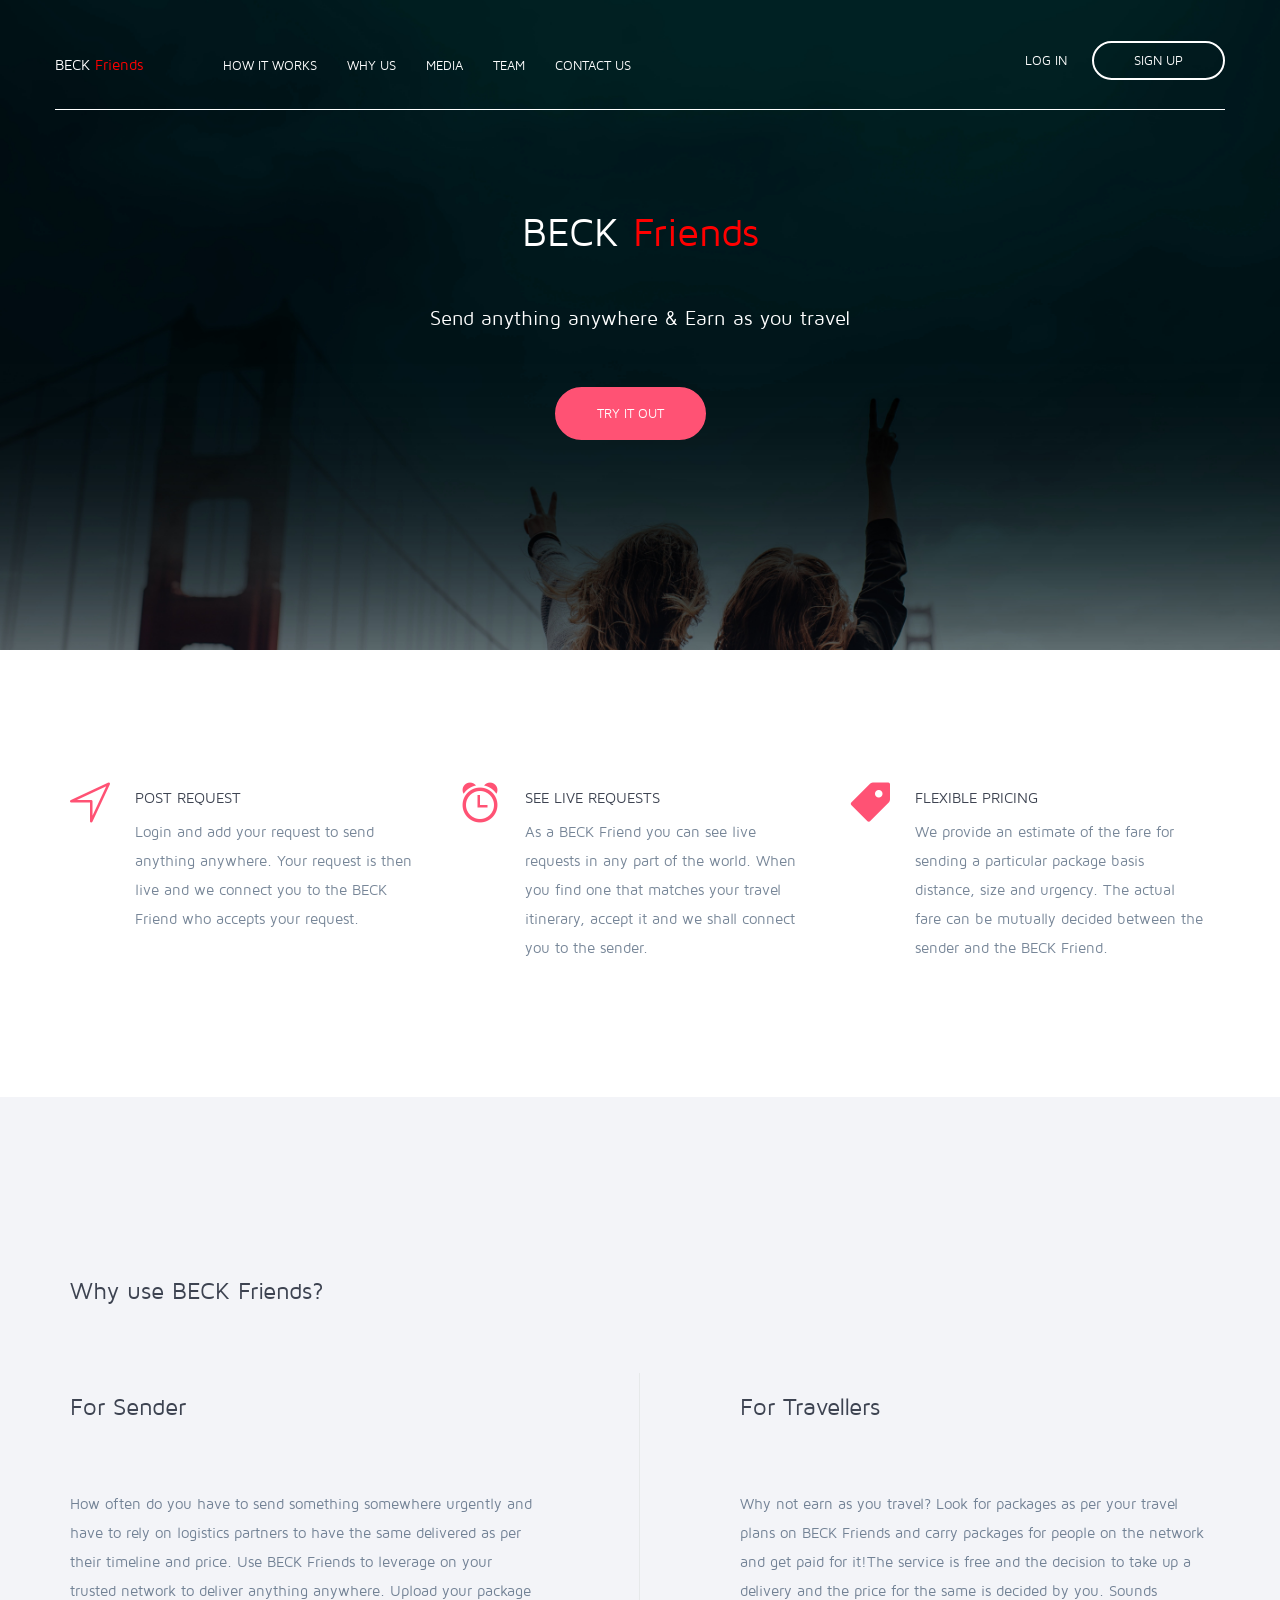
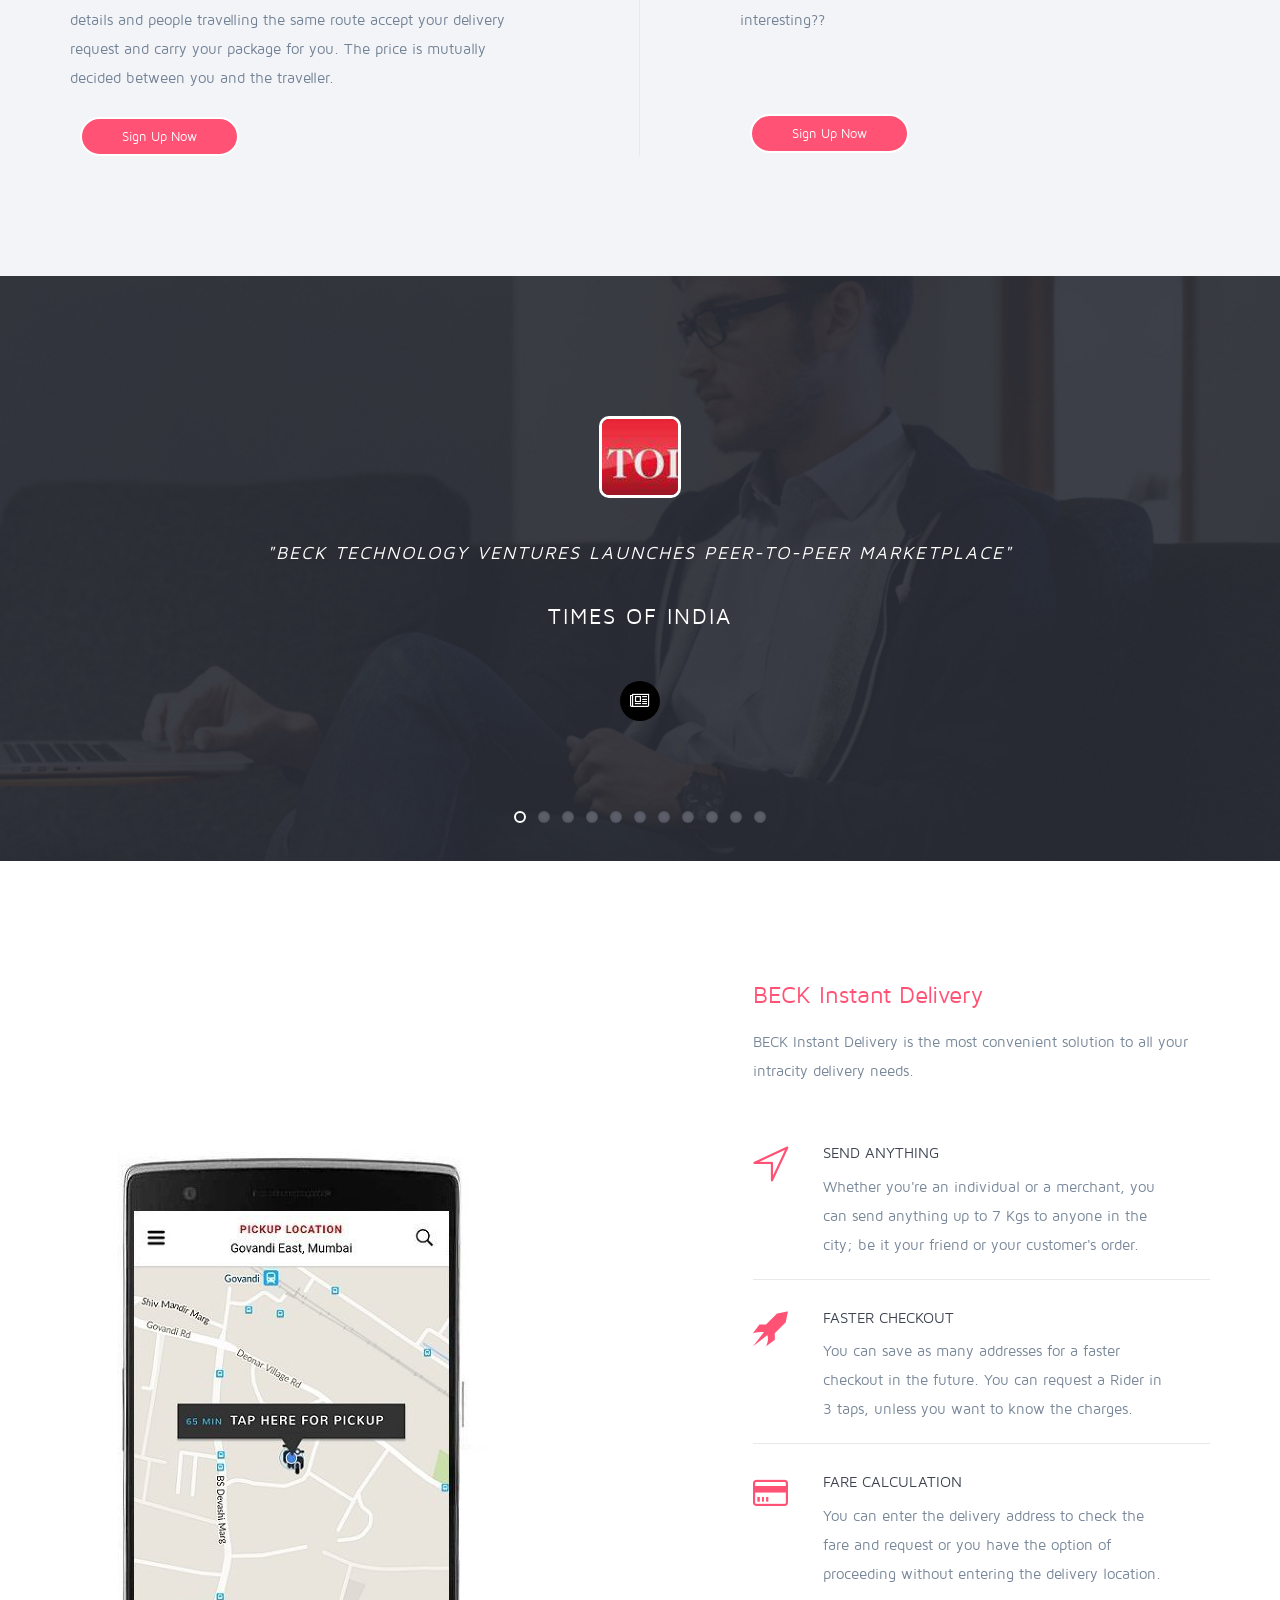
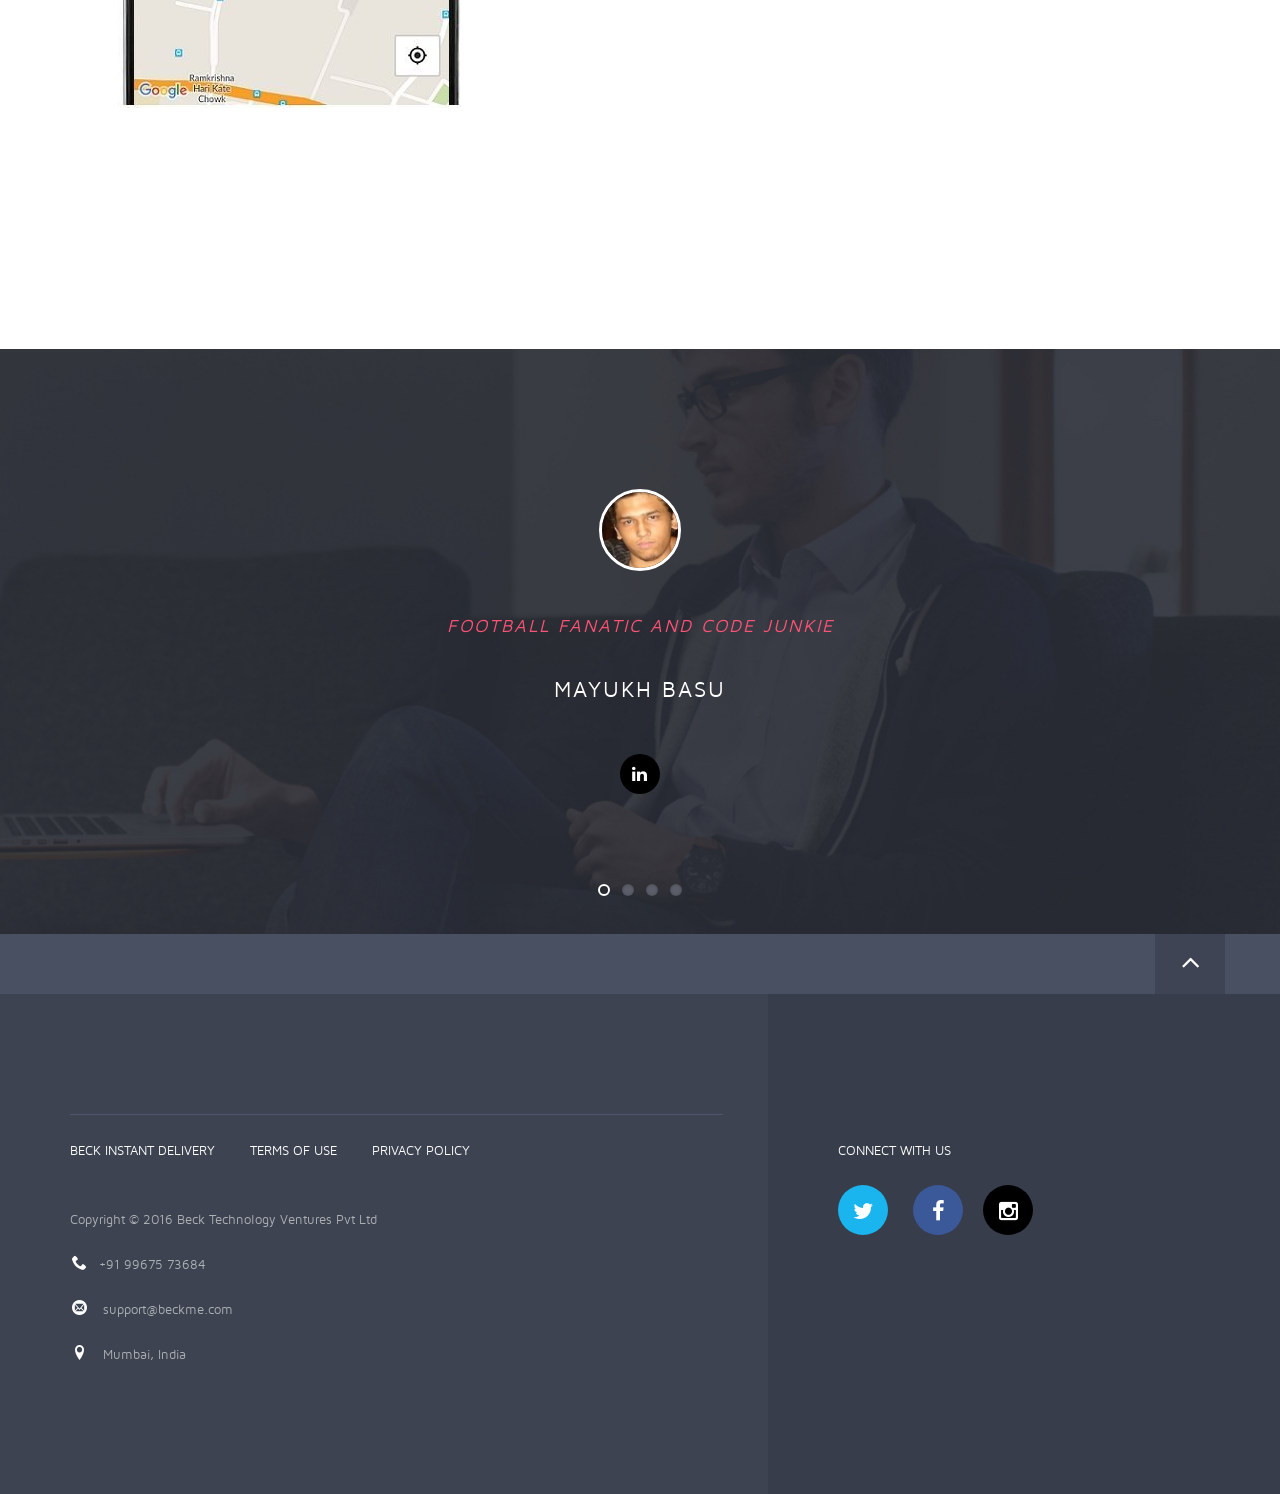
==== public/beckfriends/index.html @ eb9eb1ae "new beckme" ====
<!doctype html>
<!--[if gt IE 8]><!--> <html class="no-js" lang=""> <!--<![endif]-->
<head>
   <meta charset="utf-8">
    <!--<meta http-equiv="X-UA-Compatible" content="IE=edge,chrome=1">-->
    <meta http-equiv="X-UA-Compatible" content="IE=edge" />
    <title>BECK Friends | Send anything anywhere. Earn as you travel.</title>
    <meta name="description" content="A global peer-to-peer network for sending or delivering anything anywhere economically with an opportunity to earn as you travel">
    <meta name="keywords" content="sharing economy,peer to peer,earn while you travel,deliver,friends,cheap international courier,send,international shipping">
    <meta name="author" content="Beck Technology Ventures Private Ltd."/>
    <meta property="og:title" content="BECK Friends">
    <meta property="og:type" content="website">
    <meta property="og:url" content="http://www.beckfriends.com/">
    <meta name="viewport" content="width=device-width, initial-scale=1">
    <link rel="apple-touch-icon" href="apple-touch-icon.png">
    <link rel="stylesheet" href="css/normalize.min.css">
    <link rel="stylesheet" href="css/bootstrap.min.css">
    <link rel="stylesheet" href="css/jquery.fancybox.css">
    <link rel="stylesheet" href="css/flexslider.css">
    <link rel="stylesheet" href="css/styles.css"> 
    <link rel="stylesheet" href="css/style.css"> 
    <link rel="stylesheet" href="css/queries.css">
    <link rel="stylesheet" href="css/etline-font.css">
    <link rel="stylesheet" href="bower_components/animate.css/animate.min.css">
    <link rel="stylesheet" href="css/font-awesome.min.css">
    <script src="modernizr.js"></script> 
	<script src="jquery.min.js"></script>
	<script src="js/jquery.plainoverlay.min.js"></script>
    <script src="js/vendor/modernizr-2.8.3-respond-1.4.2.min.js"></script>
<script type="text/javascript">
(function() {var h,n=this;function p(a){return void 0!==a}function aa(){}function ba(a){a.yb=function(){return a.zf?a.zf:a.zf=new a}}
function ca(a){var b=typeof a;if("object"==b)if(a){if(a instanceof Array)return"array";if(a instanceof Object)return b;var c=Object.prototype.toString.call(a);if("[object Window]"==c)return"object";if("[object Array]"==c||"number"==typeof a.length&&"undefined"!=typeof a.splice&&"undefined"!=typeof a.propertyIsEnumerable&&!a.propertyIsEnumerable("splice"))return"array";if("[object Function]"==c||"undefined"!=typeof a.call&&"undefined"!=typeof a.propertyIsEnumerable&&!a.propertyIsEnumerable("call"))return"function"}else return"null";
else if("function"==b&&"undefined"==typeof a.call)return"object";return b}function da(a){return"array"==ca(a)}function ea(a){var b=ca(a);return"array"==b||"object"==b&&"number"==typeof a.length}function q(a){return"string"==typeof a}function fa(a){return"number"==typeof a}function r(a){return"function"==ca(a)}function ga(a){var b=typeof a;return"object"==b&&null!=a||"function"==b}function ha(a,b,c){return a.call.apply(a.bind,arguments)}
function ia(a,b,c){if(!a)throw Error();if(2<arguments.length){var d=Array.prototype.slice.call(arguments,2);return function(){var c=Array.prototype.slice.call(arguments);Array.prototype.unshift.apply(c,d);return a.apply(b,c)}}return function(){return a.apply(b,arguments)}}function u(a,b,c){u=Function.prototype.bind&&-1!=Function.prototype.bind.toString().indexOf("native code")?ha:ia;return u.apply(null,arguments)}var ja=Date.now||function(){return+new Date};
function ka(a,b){function c(){}c.prototype=b.prototype;a.ph=b.prototype;a.prototype=new c;a.prototype.constructor=a;a.lh=function(a,c,f){for(var g=Array(arguments.length-2),k=2;k<arguments.length;k++)g[k-2]=arguments[k];return b.prototype[c].apply(a,g)}};function la(a){if(Error.captureStackTrace)Error.captureStackTrace(this,la);else{var b=Error().stack;b&&(this.stack=b)}a&&(this.message=String(a))}ka(la,Error);la.prototype.name="CustomError";function v(a,b){for(var c in a)b.call(void 0,a[c],c,a)}function ma(a,b){var c={},d;for(d in a)c[d]=b.call(void 0,a[d],d,a);return c}function na(a,b){for(var c in a)if(!b.call(void 0,a[c],c,a))return!1;return!0}function oa(a){var b=0,c;for(c in a)b++;return b}function pa(a){for(var b in a)return b}function qa(a){var b=[],c=0,d;for(d in a)b[c++]=a[d];return b}function ra(a){var b=[],c=0,d;for(d in a)b[c++]=d;return b}function sa(a,b){for(var c in a)if(a[c]==b)return!0;return!1}
function ta(a,b,c){for(var d in a)if(b.call(c,a[d],d,a))return d}function ua(a,b){var c=ta(a,b,void 0);return c&&a[c]}function va(a){for(var b in a)return!1;return!0}function wa(a){var b={},c;for(c in a)b[c]=a[c];return b}var xa="constructor hasOwnProperty isPrototypeOf propertyIsEnumerable toLocaleString toString valueOf".split(" ");
function ya(a,b){for(var c,d,e=1;e<arguments.length;e++){d=arguments[e];for(c in d)a[c]=d[c];for(var f=0;f<xa.length;f++)c=xa[f],Object.prototype.hasOwnProperty.call(d,c)&&(a[c]=d[c])}};function za(a){a=String(a);if(/^\s*$/.test(a)?0:/^[\],:{}\s\u2028\u2029]*$/.test(a.replace(/\\["\\\/bfnrtu]/g,"@").replace(/"[^"\\\n\r\u2028\u2029\x00-\x08\x0a-\x1f]*"|true|false|null|-?\d+(?:\.\d*)?(?:[eE][+\-]?\d+)?/g,"]").replace(/(?:^|:|,)(?:[\s\u2028\u2029]*\[)+/g,"")))try{return eval("("+a+")")}catch(b){}throw Error("Invalid JSON string: "+a);}function Aa(){this.Vd=void 0}
function Ba(a,b,c){switch(typeof b){case "string":Ca(b,c);break;case "number":c.push(isFinite(b)&&!isNaN(b)?b:"null");break;case "boolean":c.push(b);break;case "undefined":c.push("null");break;case "object":if(null==b){c.push("null");break}if(da(b)){var d=b.length;c.push("[");for(var e="",f=0;f<d;f++)c.push(e),e=b[f],Ba(a,a.Vd?a.Vd.call(b,String(f),e):e,c),e=",";c.push("]");break}c.push("{");d="";for(f in b)Object.prototype.hasOwnProperty.call(b,f)&&(e=b[f],"function"!=typeof e&&(c.push(d),Ca(f,c),
c.push(":"),Ba(a,a.Vd?a.Vd.call(b,f,e):e,c),d=","));c.push("}");break;case "function":break;default:throw Error("Unknown type: "+typeof b);}}var Da={'"':'\\"',"\\":"\\\\","/":"\\/","\b":"\\b","\f":"\\f","\n":"\\n","\r":"\\r","\t":"\\t","\x0B":"\\u000b"},Ea=/\uffff/.test("\uffff")?/[\\\"\x00-\x1f\x7f-\uffff]/g:/[\\\"\x00-\x1f\x7f-\xff]/g;
function Ca(a,b){b.push('"',a.replace(Ea,function(a){if(a in Da)return Da[a];var b=a.charCodeAt(0),e="\\u";16>b?e+="000":256>b?e+="00":4096>b&&(e+="0");return Da[a]=e+b.toString(16)}),'"')};function Fa(){return Math.floor(2147483648*Math.random()).toString(36)+Math.abs(Math.floor(2147483648*Math.random())^ja()).toString(36)};var w;a:{var Ga=n.navigator;if(Ga){var Ha=Ga.userAgent;if(Ha){w=Ha;break a}}w=""};function Ia(){this.Ya=-1};function Ja(){this.Ya=-1;this.Ya=64;this.P=[];this.pe=[];this.eg=[];this.Od=[];this.Od[0]=128;for(var a=1;a<this.Ya;++a)this.Od[a]=0;this.ge=this.ec=0;this.reset()}ka(Ja,Ia);Ja.prototype.reset=function(){this.P[0]=1732584193;this.P[1]=4023233417;this.P[2]=2562383102;this.P[3]=271733878;this.P[4]=3285377520;this.ge=this.ec=0};
function Ka(a,b,c){c||(c=0);var d=a.eg;if(q(b))for(var e=0;16>e;e++)d[e]=b.charCodeAt(c)<<24|b.charCodeAt(c+1)<<16|b.charCodeAt(c+2)<<8|b.charCodeAt(c+3),c+=4;else for(e=0;16>e;e++)d[e]=b[c]<<24|b[c+1]<<16|b[c+2]<<8|b[c+3],c+=4;for(e=16;80>e;e++){var f=d[e-3]^d[e-8]^d[e-14]^d[e-16];d[e]=(f<<1|f>>>31)&4294967295}b=a.P[0];c=a.P[1];for(var g=a.P[2],k=a.P[3],m=a.P[4],l,e=0;80>e;e++)40>e?20>e?(f=k^c&(g^k),l=1518500249):(f=c^g^k,l=1859775393):60>e?(f=c&g|k&(c|g),l=2400959708):(f=c^g^k,l=3395469782),f=(b<<
5|b>>>27)+f+m+l+d[e]&4294967295,m=k,k=g,g=(c<<30|c>>>2)&4294967295,c=b,b=f;a.P[0]=a.P[0]+b&4294967295;a.P[1]=a.P[1]+c&4294967295;a.P[2]=a.P[2]+g&4294967295;a.P[3]=a.P[3]+k&4294967295;a.P[4]=a.P[4]+m&4294967295}
Ja.prototype.update=function(a,b){if(null!=a){p(b)||(b=a.length);for(var c=b-this.Ya,d=0,e=this.pe,f=this.ec;d<b;){if(0==f)for(;d<=c;)Ka(this,a,d),d+=this.Ya;if(q(a))for(;d<b;){if(e[f]=a.charCodeAt(d),++f,++d,f==this.Ya){Ka(this,e);f=0;break}}else for(;d<b;)if(e[f]=a[d],++f,++d,f==this.Ya){Ka(this,e);f=0;break}}this.ec=f;this.ge+=b}};var x=Array.prototype,La=x.indexOf?function(a,b,c){return x.indexOf.call(a,b,c)}:function(a,b,c){c=null==c?0:0>c?Math.max(0,a.length+c):c;if(q(a))return q(b)&&1==b.length?a.indexOf(b,c):-1;for(;c<a.length;c++)if(c in a&&a[c]===b)return c;return-1},Ma=x.forEach?function(a,b,c){x.forEach.call(a,b,c)}:function(a,b,c){for(var d=a.length,e=q(a)?a.split(""):a,f=0;f<d;f++)f in e&&b.call(c,e[f],f,a)},Na=x.filter?function(a,b,c){return x.filter.call(a,b,c)}:function(a,b,c){for(var d=a.length,e=[],f=0,g=q(a)?
a.split(""):a,k=0;k<d;k++)if(k in g){var m=g[k];b.call(c,m,k,a)&&(e[f++]=m)}return e},Oa=x.map?function(a,b,c){return x.map.call(a,b,c)}:function(a,b,c){for(var d=a.length,e=Array(d),f=q(a)?a.split(""):a,g=0;g<d;g++)g in f&&(e[g]=b.call(c,f[g],g,a));return e},Pa=x.reduce?function(a,b,c,d){for(var e=[],f=1,g=arguments.length;f<g;f++)e.push(arguments[f]);d&&(e[0]=u(b,d));return x.reduce.apply(a,e)}:function(a,b,c,d){var e=c;Ma(a,function(c,g){e=b.call(d,e,c,g,a)});return e},Qa=x.every?function(a,b,
c){return x.every.call(a,b,c)}:function(a,b,c){for(var d=a.length,e=q(a)?a.split(""):a,f=0;f<d;f++)if(f in e&&!b.call(c,e[f],f,a))return!1;return!0};function Ra(a,b){var c=Sa(a,b,void 0);return 0>c?null:q(a)?a.charAt(c):a[c]}function Sa(a,b,c){for(var d=a.length,e=q(a)?a.split(""):a,f=0;f<d;f++)if(f in e&&b.call(c,e[f],f,a))return f;return-1}function Ta(a,b){var c=La(a,b);0<=c&&x.splice.call(a,c,1)}function Ua(a,b,c){return 2>=arguments.length?x.slice.call(a,b):x.slice.call(a,b,c)}
function Va(a,b){a.sort(b||Wa)}function Wa(a,b){return a>b?1:a<b?-1:0};function Xa(a){n.setTimeout(function(){throw a;},0)}var Ya;
function Za(){var a=n.MessageChannel;"undefined"===typeof a&&"undefined"!==typeof window&&window.postMessage&&window.addEventListener&&-1==w.indexOf("Presto")&&(a=function(){var a=document.createElement("iframe");a.style.display="none";a.src="";document.documentElement.appendChild(a);var b=a.contentWindow,a=b.document;a.open();a.write("");a.close();var c="callImmediate"+Math.random(),d="file:"==b.location.protocol?"*":b.location.protocol+"//"+b.location.host,a=u(function(a){if(("*"==d||a.origin==
d)&&a.data==c)this.port1.onmessage()},this);b.addEventListener("message",a,!1);this.port1={};this.port2={postMessage:function(){b.postMessage(c,d)}}});if("undefined"!==typeof a&&-1==w.indexOf("Trident")&&-1==w.indexOf("MSIE")){var b=new a,c={},d=c;b.port1.onmessage=function(){if(p(c.next)){c=c.next;var a=c.hb;c.hb=null;a()}};return function(a){d.next={hb:a};d=d.next;b.port2.postMessage(0)}}return"undefined"!==typeof document&&"onreadystatechange"in document.createElement("script")?function(a){var b=
document.createElement("script");b.onreadystatechange=function(){b.onreadystatechange=null;b.parentNode.removeChild(b);b=null;a();a=null};document.documentElement.appendChild(b)}:function(a){n.setTimeout(a,0)}};function $a(a,b){ab||bb();cb||(ab(),cb=!0);db.push(new eb(a,b))}var ab;function bb(){if(n.Promise&&n.Promise.resolve){var a=n.Promise.resolve();ab=function(){a.then(fb)}}else ab=function(){var a=fb;!r(n.setImmediate)||n.Window&&n.Window.prototype&&n.Window.prototype.setImmediate==n.setImmediate?(Ya||(Ya=Za()),Ya(a)):n.setImmediate(a)}}var cb=!1,db=[];[].push(function(){cb=!1;db=[]});
function fb(){for(;db.length;){var a=db;db=[];for(var b=0;b<a.length;b++){var c=a[b];try{c.yg.call(c.scope)}catch(d){Xa(d)}}}cb=!1}function eb(a,b){this.yg=a;this.scope=b};var gb=-1!=w.indexOf("Opera")||-1!=w.indexOf("OPR"),hb=-1!=w.indexOf("Trident")||-1!=w.indexOf("MSIE"),ib=-1!=w.indexOf("Gecko")&&-1==w.toLowerCase().indexOf("webkit")&&!(-1!=w.indexOf("Trident")||-1!=w.indexOf("MSIE")),jb=-1!=w.toLowerCase().indexOf("webkit");
(function(){var a="",b;if(gb&&n.opera)return a=n.opera.version,r(a)?a():a;ib?b=/rv\:([^\);]+)(\)|;)/:hb?b=/\b(?:MSIE|rv)[: ]([^\);]+)(\)|;)/:jb&&(b=/WebKit\/(\S+)/);b&&(a=(a=b.exec(w))?a[1]:"");return hb&&(b=(b=n.document)?b.documentMode:void 0,b>parseFloat(a))?String(b):a})();var kb=null,lb=null,mb=null;function nb(a,b){if(!ea(a))throw Error("encodeByteArray takes an array as a parameter");ob();for(var c=b?lb:kb,d=[],e=0;e<a.length;e+=3){var f=a[e],g=e+1<a.length,k=g?a[e+1]:0,m=e+2<a.length,l=m?a[e+2]:0,t=f>>2,f=(f&3)<<4|k>>4,k=(k&15)<<2|l>>6,l=l&63;m||(l=64,g||(k=64));d.push(c[t],c[f],c[k],c[l])}return d.join("")}
function ob(){if(!kb){kb={};lb={};mb={};for(var a=0;65>a;a++)kb[a]="ABCDEFGHIJKLMNOPQRSTUVWXYZabcdefghijklmnopqrstuvwxyz0123456789+/=".charAt(a),lb[a]="ABCDEFGHIJKLMNOPQRSTUVWXYZabcdefghijklmnopqrstuvwxyz0123456789-_.".charAt(a),mb[lb[a]]=a,62<=a&&(mb["ABCDEFGHIJKLMNOPQRSTUVWXYZabcdefghijklmnopqrstuvwxyz0123456789+/=".charAt(a)]=a)}};function pb(a,b){this.N=qb;this.Rf=void 0;this.Ba=this.Ha=null;this.yd=this.ye=!1;if(a==rb)sb(this,tb,b);else try{var c=this;a.call(b,function(a){sb(c,tb,a)},function(a){if(!(a instanceof ub))try{if(a instanceof Error)throw a;throw Error("Promise rejected.");}catch(b){}sb(c,vb,a)})}catch(d){sb(this,vb,d)}}var qb=0,tb=2,vb=3;function rb(){}pb.prototype.then=function(a,b,c){return wb(this,r(a)?a:null,r(b)?b:null,c)};pb.prototype.then=pb.prototype.then;pb.prototype.$goog_Thenable=!0;h=pb.prototype;
h.gh=function(a,b){return wb(this,null,a,b)};h.cancel=function(a){this.N==qb&&$a(function(){var b=new ub(a);xb(this,b)},this)};function xb(a,b){if(a.N==qb)if(a.Ha){var c=a.Ha;if(c.Ba){for(var d=0,e=-1,f=0,g;g=c.Ba[f];f++)if(g=g.o)if(d++,g==a&&(e=f),0<=e&&1<d)break;0<=e&&(c.N==qb&&1==d?xb(c,b):(d=c.Ba.splice(e,1)[0],yb(c,d,vb,b)))}a.Ha=null}else sb(a,vb,b)}function zb(a,b){a.Ba&&a.Ba.length||a.N!=tb&&a.N!=vb||Ab(a);a.Ba||(a.Ba=[]);a.Ba.push(b)}
function wb(a,b,c,d){var e={o:null,Hf:null,Jf:null};e.o=new pb(function(a,g){e.Hf=b?function(c){try{var e=b.call(d,c);a(e)}catch(l){g(l)}}:a;e.Jf=c?function(b){try{var e=c.call(d,b);!p(e)&&b instanceof ub?g(b):a(e)}catch(l){g(l)}}:g});e.o.Ha=a;zb(a,e);return e.o}h.Yf=function(a){this.N=qb;sb(this,tb,a)};h.Zf=function(a){this.N=qb;sb(this,vb,a)};
function sb(a,b,c){if(a.N==qb){if(a==c)b=vb,c=new TypeError("Promise cannot resolve to itself");else{var d;if(c)try{d=!!c.$goog_Thenable}catch(e){d=!1}else d=!1;if(d){a.N=1;c.then(a.Yf,a.Zf,a);return}if(ga(c))try{var f=c.then;if(r(f)){Bb(a,c,f);return}}catch(g){b=vb,c=g}}a.Rf=c;a.N=b;a.Ha=null;Ab(a);b!=vb||c instanceof ub||Cb(a,c)}}function Bb(a,b,c){function d(b){f||(f=!0,a.Zf(b))}function e(b){f||(f=!0,a.Yf(b))}a.N=1;var f=!1;try{c.call(b,e,d)}catch(g){d(g)}}
function Ab(a){a.ye||(a.ye=!0,$a(a.wg,a))}h.wg=function(){for(;this.Ba&&this.Ba.length;){var a=this.Ba;this.Ba=null;for(var b=0;b<a.length;b++)yb(this,a[b],this.N,this.Rf)}this.ye=!1};function yb(a,b,c,d){if(c==tb)b.Hf(d);else{if(b.o)for(;a&&a.yd;a=a.Ha)a.yd=!1;b.Jf(d)}}function Cb(a,b){a.yd=!0;$a(function(){a.yd&&Db.call(null,b)})}var Db=Xa;function ub(a){la.call(this,a)}ka(ub,la);ub.prototype.name="cancel";var Eb=Eb||"2.4.2";function y(a,b){return Object.prototype.hasOwnProperty.call(a,b)}function z(a,b){if(Object.prototype.hasOwnProperty.call(a,b))return a[b]}function Fb(a,b){for(var c in a)Object.prototype.hasOwnProperty.call(a,c)&&b(c,a[c])}function Gb(a){var b={};Fb(a,function(a,d){b[a]=d});return b}function Hb(a){return"object"===typeof a&&null!==a};function Ib(a){var b=[];Fb(a,function(a,d){da(d)?Ma(d,function(d){b.push(encodeURIComponent(a)+"="+encodeURIComponent(d))}):b.push(encodeURIComponent(a)+"="+encodeURIComponent(d))});return b.length?"&"+b.join("&"):""}function Jb(a){var b={};a=a.replace(/^\?/,"").split("&");Ma(a,function(a){a&&(a=a.split("="),b[a[0]]=a[1])});return b};function Kb(a,b){if(!a)throw Lb(b);}function Lb(a){return Error("Firebase ("+Eb+") INTERNAL ASSERT FAILED: "+a)};var Mb=n.Promise||pb;pb.prototype["catch"]=pb.prototype.gh;function B(){var a=this;this.reject=this.resolve=null;this.D=new Mb(function(b,c){a.resolve=b;a.reject=c})}function C(a,b){return function(c,d){c?a.reject(c):a.resolve(d);r(b)&&(Nb(a.D),1===b.length?b(c):b(c,d))}}function Nb(a){a.then(void 0,aa)};function Ob(a){for(var b=[],c=0,d=0;d<a.length;d++){var e=a.charCodeAt(d);55296<=e&&56319>=e&&(e-=55296,d++,Kb(d<a.length,"Surrogate pair missing trail surrogate."),e=65536+(e<<10)+(a.charCodeAt(d)-56320));128>e?b[c++]=e:(2048>e?b[c++]=e>>6|192:(65536>e?b[c++]=e>>12|224:(b[c++]=e>>18|240,b[c++]=e>>12&63|128),b[c++]=e>>6&63|128),b[c++]=e&63|128)}return b}function Pb(a){for(var b=0,c=0;c<a.length;c++){var d=a.charCodeAt(c);128>d?b++:2048>d?b+=2:55296<=d&&56319>=d?(b+=4,c++):b+=3}return b};function D(a,b,c,d){var e;d<b?e="at least "+b:d>c&&(e=0===c?"none":"no more than "+c);if(e)throw Error(a+" failed: Was called with "+d+(1===d?" argument.":" arguments.")+" Expects "+e+".");}function E(a,b,c){var d="";switch(b){case 1:d=c?"first":"First";break;case 2:d=c?"second":"Second";break;case 3:d=c?"third":"Third";break;case 4:d=c?"fourth":"Fourth";break;default:throw Error("errorPrefix called with argumentNumber > 4.  Need to update it?");}return a=a+" failed: "+(d+" argument ")}
function F(a,b,c,d){if((!d||p(c))&&!r(c))throw Error(E(a,b,d)+"must be a valid function.");}function Qb(a,b,c){if(p(c)&&(!ga(c)||null===c))throw Error(E(a,b,!0)+"must be a valid context object.");};function Rb(a){return"undefined"!==typeof JSON&&p(JSON.parse)?JSON.parse(a):za(a)}function G(a){if("undefined"!==typeof JSON&&p(JSON.stringify))a=JSON.stringify(a);else{var b=[];Ba(new Aa,a,b);a=b.join("")}return a};function Sb(){this.Zd=H}Sb.prototype.j=function(a){return this.Zd.S(a)};Sb.prototype.toString=function(){return this.Zd.toString()};function Tb(){}Tb.prototype.uf=function(){return null};Tb.prototype.Ce=function(){return null};var Ub=new Tb;function Vb(a,b,c){this.bg=a;this.Oa=b;this.Nd=c}Vb.prototype.uf=function(a){var b=this.Oa.Q;if(Wb(b,a))return b.j().T(a);b=null!=this.Nd?new Xb(this.Nd,!0,!1):this.Oa.w();return this.bg.Bc(a,b)};Vb.prototype.Ce=function(a,b,c){var d=null!=this.Nd?this.Nd:Yb(this.Oa);a=this.bg.qe(d,b,1,c,a);return 0===a.length?null:a[0]};function Zb(){this.xb=[]}function $b(a,b){for(var c=null,d=0;d<b.length;d++){var e=b[d],f=e.cc();null===c||f.ea(c.cc())||(a.xb.push(c),c=null);null===c&&(c=new ac(f));c.add(e)}c&&a.xb.push(c)}function bc(a,b,c){$b(a,c);cc(a,function(a){return a.ea(b)})}function dc(a,b,c){$b(a,c);cc(a,function(a){return a.contains(b)||b.contains(a)})}
function cc(a,b){for(var c=!0,d=0;d<a.xb.length;d++){var e=a.xb[d];if(e)if(e=e.cc(),b(e)){for(var e=a.xb[d],f=0;f<e.xd.length;f++){var g=e.xd[f];if(null!==g){e.xd[f]=null;var k=g.Zb();ec&&fc("event: "+g.toString());gc(k)}}a.xb[d]=null}else c=!1}c&&(a.xb=[])}function ac(a){this.ta=a;this.xd=[]}ac.prototype.add=function(a){this.xd.push(a)};ac.prototype.cc=function(){return this.ta};function J(a,b,c,d){this.type=a;this.Na=b;this.Za=c;this.Oe=d;this.Td=void 0}function hc(a){return new J(ic,a)}var ic="value";function jc(a,b,c,d){this.xe=b;this.be=c;this.Td=d;this.wd=a}jc.prototype.cc=function(){var a=this.be.Mb();return"value"===this.wd?a.path:a.parent().path};jc.prototype.De=function(){return this.wd};jc.prototype.Zb=function(){return this.xe.Zb(this)};jc.prototype.toString=function(){return this.cc().toString()+":"+this.wd+":"+G(this.be.qf())};function kc(a,b,c){this.xe=a;this.error=b;this.path=c}kc.prototype.cc=function(){return this.path};kc.prototype.De=function(){return"cancel"};
kc.prototype.Zb=function(){return this.xe.Zb(this)};kc.prototype.toString=function(){return this.path.toString()+":cancel"};function Xb(a,b,c){this.A=a;this.ga=b;this.Yb=c}function lc(a){return a.ga}function mc(a){return a.Yb}function nc(a,b){return b.e()?a.ga&&!a.Yb:Wb(a,K(b))}function Wb(a,b){return a.ga&&!a.Yb||a.A.Fa(b)}Xb.prototype.j=function(){return this.A};function oc(a){this.pg=a;this.Gd=null}oc.prototype.get=function(){var a=this.pg.get(),b=wa(a);if(this.Gd)for(var c in this.Gd)b[c]-=this.Gd[c];this.Gd=a;return b};function pc(a,b){this.Vf={};this.hd=new oc(a);this.da=b;var c=1E4+2E4*Math.random();setTimeout(u(this.Of,this),Math.floor(c))}pc.prototype.Of=function(){var a=this.hd.get(),b={},c=!1,d;for(d in a)0<a[d]&&y(this.Vf,d)&&(b[d]=a[d],c=!0);c&&this.da.Ye(b);setTimeout(u(this.Of,this),Math.floor(6E5*Math.random()))};function qc(){this.Hc={}}function rc(a,b,c){p(c)||(c=1);y(a.Hc,b)||(a.Hc[b]=0);a.Hc[b]+=c}qc.prototype.get=function(){return wa(this.Hc)};var sc={},tc={};function uc(a){a=a.toString();sc[a]||(sc[a]=new qc);return sc[a]}function vc(a,b){var c=a.toString();tc[c]||(tc[c]=b());return tc[c]};function L(a,b){this.name=a;this.U=b}function wc(a,b){return new L(a,b)};function xc(a,b){return yc(a.name,b.name)}function zc(a,b){return yc(a,b)};function Ac(a,b,c){this.type=Bc;this.source=a;this.path=b;this.Ja=c}Ac.prototype.$c=function(a){return this.path.e()?new Ac(this.source,M,this.Ja.T(a)):new Ac(this.source,N(this.path),this.Ja)};Ac.prototype.toString=function(){return"Operation("+this.path+": "+this.source.toString()+" overwrite: "+this.Ja.toString()+")"};function Cc(a,b){this.type=Dc;this.source=a;this.path=b}Cc.prototype.$c=function(){return this.path.e()?new Cc(this.source,M):new Cc(this.source,N(this.path))};Cc.prototype.toString=function(){return"Operation("+this.path+": "+this.source.toString()+" listen_complete)"};function Ec(a,b){this.Pa=a;this.xa=b?b:Fc}h=Ec.prototype;h.Sa=function(a,b){return new Ec(this.Pa,this.xa.Sa(a,b,this.Pa).$(null,null,!1,null,null))};h.remove=function(a){return new Ec(this.Pa,this.xa.remove(a,this.Pa).$(null,null,!1,null,null))};h.get=function(a){for(var b,c=this.xa;!c.e();){b=this.Pa(a,c.key);if(0===b)return c.value;0>b?c=c.left:0<b&&(c=c.right)}return null};
function Gc(a,b){for(var c,d=a.xa,e=null;!d.e();){c=a.Pa(b,d.key);if(0===c){if(d.left.e())return e?e.key:null;for(d=d.left;!d.right.e();)d=d.right;return d.key}0>c?d=d.left:0<c&&(e=d,d=d.right)}throw Error("Attempted to find predecessor key for a nonexistent key.  What gives?");}h.e=function(){return this.xa.e()};h.count=function(){return this.xa.count()};h.Vc=function(){return this.xa.Vc()};h.jc=function(){return this.xa.jc()};h.ka=function(a){return this.xa.ka(a)};
h.ac=function(a){return new Hc(this.xa,null,this.Pa,!1,a)};h.bc=function(a,b){return new Hc(this.xa,a,this.Pa,!1,b)};h.dc=function(a,b){return new Hc(this.xa,a,this.Pa,!0,b)};h.xf=function(a){return new Hc(this.xa,null,this.Pa,!0,a)};function Hc(a,b,c,d,e){this.Xd=e||null;this.Je=d;this.Ta=[];for(e=1;!a.e();)if(e=b?c(a.key,b):1,d&&(e*=-1),0>e)a=this.Je?a.left:a.right;else if(0===e){this.Ta.push(a);break}else this.Ta.push(a),a=this.Je?a.right:a.left}
function Ic(a){if(0===a.Ta.length)return null;var b=a.Ta.pop(),c;c=a.Xd?a.Xd(b.key,b.value):{key:b.key,value:b.value};if(a.Je)for(b=b.left;!b.e();)a.Ta.push(b),b=b.right;else for(b=b.right;!b.e();)a.Ta.push(b),b=b.left;return c}function Jc(a){if(0===a.Ta.length)return null;var b;b=a.Ta;b=b[b.length-1];return a.Xd?a.Xd(b.key,b.value):{key:b.key,value:b.value}}function Kc(a,b,c,d,e){this.key=a;this.value=b;this.color=null!=c?c:!0;this.left=null!=d?d:Fc;this.right=null!=e?e:Fc}h=Kc.prototype;
h.$=function(a,b,c,d,e){return new Kc(null!=a?a:this.key,null!=b?b:this.value,null!=c?c:this.color,null!=d?d:this.left,null!=e?e:this.right)};h.count=function(){return this.left.count()+1+this.right.count()};h.e=function(){return!1};h.ka=function(a){return this.left.ka(a)||a(this.key,this.value)||this.right.ka(a)};function Lc(a){return a.left.e()?a:Lc(a.left)}h.Vc=function(){return Lc(this).key};h.jc=function(){return this.right.e()?this.key:this.right.jc()};
h.Sa=function(a,b,c){var d,e;e=this;d=c(a,e.key);e=0>d?e.$(null,null,null,e.left.Sa(a,b,c),null):0===d?e.$(null,b,null,null,null):e.$(null,null,null,null,e.right.Sa(a,b,c));return Mc(e)};function Nc(a){if(a.left.e())return Fc;a.left.ha()||a.left.left.ha()||(a=Oc(a));a=a.$(null,null,null,Nc(a.left),null);return Mc(a)}
h.remove=function(a,b){var c,d;c=this;if(0>b(a,c.key))c.left.e()||c.left.ha()||c.left.left.ha()||(c=Oc(c)),c=c.$(null,null,null,c.left.remove(a,b),null);else{c.left.ha()&&(c=Pc(c));c.right.e()||c.right.ha()||c.right.left.ha()||(c=Qc(c),c.left.left.ha()&&(c=Pc(c),c=Qc(c)));if(0===b(a,c.key)){if(c.right.e())return Fc;d=Lc(c.right);c=c.$(d.key,d.value,null,null,Nc(c.right))}c=c.$(null,null,null,null,c.right.remove(a,b))}return Mc(c)};h.ha=function(){return this.color};
function Mc(a){a.right.ha()&&!a.left.ha()&&(a=Rc(a));a.left.ha()&&a.left.left.ha()&&(a=Pc(a));a.left.ha()&&a.right.ha()&&(a=Qc(a));return a}function Oc(a){a=Qc(a);a.right.left.ha()&&(a=a.$(null,null,null,null,Pc(a.right)),a=Rc(a),a=Qc(a));return a}function Rc(a){return a.right.$(null,null,a.color,a.$(null,null,!0,null,a.right.left),null)}function Pc(a){return a.left.$(null,null,a.color,null,a.$(null,null,!0,a.left.right,null))}
function Qc(a){return a.$(null,null,!a.color,a.left.$(null,null,!a.left.color,null,null),a.right.$(null,null,!a.right.color,null,null))}function Sc(){}h=Sc.prototype;h.$=function(){return this};h.Sa=function(a,b){return new Kc(a,b,null)};h.remove=function(){return this};h.count=function(){return 0};h.e=function(){return!0};h.ka=function(){return!1};h.Vc=function(){return null};h.jc=function(){return null};h.ha=function(){return!1};var Fc=new Sc;function Tc(a,b){return a&&"object"===typeof a?(O(".sv"in a,"Unexpected leaf node or priority contents"),b[a[".sv"]]):a}function Uc(a,b){var c=new Vc;Wc(a,new P(""),function(a,e){c.rc(a,Xc(e,b))});return c}function Xc(a,b){var c=a.C().J(),c=Tc(c,b),d;if(a.L()){var e=Tc(a.Ea(),b);return e!==a.Ea()||c!==a.C().J()?new Yc(e,Q(c)):a}d=a;c!==a.C().J()&&(d=d.ia(new Yc(c)));a.R(R,function(a,c){var e=Xc(c,b);e!==c&&(d=d.W(a,e))});return d};function Zc(){this.Ac={}}Zc.prototype.set=function(a,b){null==b?delete this.Ac[a]:this.Ac[a]=b};Zc.prototype.get=function(a){return y(this.Ac,a)?this.Ac[a]:null};Zc.prototype.remove=function(a){delete this.Ac[a]};Zc.prototype.Af=!0;function $c(a){this.Ic=a;this.Sd="firebase:"}h=$c.prototype;h.set=function(a,b){null==b?this.Ic.removeItem(this.Sd+a):this.Ic.setItem(this.Sd+a,G(b))};h.get=function(a){a=this.Ic.getItem(this.Sd+a);return null==a?null:Rb(a)};h.remove=function(a){this.Ic.removeItem(this.Sd+a)};h.Af=!1;h.toString=function(){return this.Ic.toString()};function ad(a){try{if("undefined"!==typeof window&&"undefined"!==typeof window[a]){var b=window[a];b.setItem("firebase:sentinel","cache");b.removeItem("firebase:sentinel");return new $c(b)}}catch(c){}return new Zc}var bd=ad("localStorage"),cd=ad("sessionStorage");function dd(a,b,c,d,e){this.host=a.toLowerCase();this.domain=this.host.substr(this.host.indexOf(".")+1);this.ob=b;this.lc=c;this.jh=d;this.Rd=e||"";this.ab=bd.get("host:"+a)||this.host}function ed(a,b){b!==a.ab&&(a.ab=b,"s-"===a.ab.substr(0,2)&&bd.set("host:"+a.host,a.ab))}
function fd(a,b,c){O("string"===typeof b,"typeof type must == string");O("object"===typeof c,"typeof params must == object");if(b===gd)b=(a.ob?"wss://":"ws://")+a.ab+"/.ws?";else if(b===hd)b=(a.ob?"https://":"http://")+a.ab+"/.lp?";else throw Error("Unknown connection type: "+b);a.host!==a.ab&&(c.ns=a.lc);var d=[];v(c,function(a,b){d.push(b+"="+a)});return b+d.join("&")}dd.prototype.toString=function(){var a=(this.ob?"https://":"http://")+this.host;this.Rd&&(a+="<"+this.Rd+">");return a};var id=function(){var a=1;return function(){return a++}}(),O=Kb,jd=Lb;
function kd(a){try{var b;if("undefined"!==typeof atob)b=atob(a);else{ob();for(var c=mb,d=[],e=0;e<a.length;){var f=c[a.charAt(e++)],g=e<a.length?c[a.charAt(e)]:0;++e;var k=e<a.length?c[a.charAt(e)]:64;++e;var m=e<a.length?c[a.charAt(e)]:64;++e;if(null==f||null==g||null==k||null==m)throw Error();d.push(f<<2|g>>4);64!=k&&(d.push(g<<4&240|k>>2),64!=m&&d.push(k<<6&192|m))}if(8192>d.length)b=String.fromCharCode.apply(null,d);else{a="";for(c=0;c<d.length;c+=8192)a+=String.fromCharCode.apply(null,Ua(d,c,
c+8192));b=a}}return b}catch(l){fc("base64Decode failed: ",l)}return null}function ld(a){var b=Ob(a);a=new Ja;a.update(b);var b=[],c=8*a.ge;56>a.ec?a.update(a.Od,56-a.ec):a.update(a.Od,a.Ya-(a.ec-56));for(var d=a.Ya-1;56<=d;d--)a.pe[d]=c&255,c/=256;Ka(a,a.pe);for(d=c=0;5>d;d++)for(var e=24;0<=e;e-=8)b[c]=a.P[d]>>e&255,++c;return nb(b)}
function md(a){for(var b="",c=0;c<arguments.length;c++)b=ea(arguments[c])?b+md.apply(null,arguments[c]):"object"===typeof arguments[c]?b+G(arguments[c]):b+arguments[c],b+=" ";return b}var ec=null,nd=!0;
function od(a,b){Kb(!b||!0===a||!1===a,"Can't turn on custom loggers persistently.");!0===a?("undefined"!==typeof console&&("function"===typeof console.log?ec=u(console.log,console):"object"===typeof console.log&&(ec=function(a){console.log(a)})),b&&cd.set("logging_enabled",!0)):r(a)?ec=a:(ec=null,cd.remove("logging_enabled"))}function fc(a){!0===nd&&(nd=!1,null===ec&&!0===cd.get("logging_enabled")&&od(!0));if(ec){var b=md.apply(null,arguments);ec(b)}}
function pd(a){return function(){fc(a,arguments)}}function qd(a){if("undefined"!==typeof console){var b="FIREBASE INTERNAL ERROR: "+md.apply(null,arguments);"undefined"!==typeof console.error?console.error(b):console.log(b)}}function rd(a){var b=md.apply(null,arguments);throw Error("FIREBASE FATAL ERROR: "+b);}function S(a){if("undefined"!==typeof console){var b="FIREBASE WARNING: "+md.apply(null,arguments);"undefined"!==typeof console.warn?console.warn(b):console.log(b)}}
function sd(a){var b="",c="",d="",e="",f=!0,g="https",k=443;if(q(a)){var m=a.indexOf("//");0<=m&&(g=a.substring(0,m-1),a=a.substring(m+2));m=a.indexOf("/");-1===m&&(m=a.length);b=a.substring(0,m);e="";a=a.substring(m).split("/");for(m=0;m<a.length;m++)if(0<a[m].length){var l=a[m];try{l=decodeURIComponent(l.replace(/\+/g," "))}catch(t){}e+="/"+l}a=b.split(".");3===a.length?(c=a[1],d=a[0].toLowerCase()):2===a.length&&(c=a[0]);m=b.indexOf(":");0<=m&&(f="https"===g||"wss"===g,k=b.substring(m+1),isFinite(k)&&
(k=String(k)),k=q(k)?/^\s*-?0x/i.test(k)?parseInt(k,16):parseInt(k,10):NaN)}return{host:b,port:k,domain:c,fh:d,ob:f,scheme:g,bd:e}}function td(a){return fa(a)&&(a!=a||a==Number.POSITIVE_INFINITY||a==Number.NEGATIVE_INFINITY)}
function ud(a){if("complete"===document.readyState)a();else{var b=!1,c=function(){document.body?b||(b=!0,a()):setTimeout(c,Math.floor(10))};document.addEventListener?(document.addEventListener("DOMContentLoaded",c,!1),window.addEventListener("load",c,!1)):document.attachEvent&&(document.attachEvent("onreadystatechange",function(){"complete"===document.readyState&&c()}),window.attachEvent("onload",c))}}
function yc(a,b){if(a===b)return 0;if("[MIN_NAME]"===a||"[MAX_NAME]"===b)return-1;if("[MIN_NAME]"===b||"[MAX_NAME]"===a)return 1;var c=vd(a),d=vd(b);return null!==c?null!==d?0==c-d?a.length-b.length:c-d:-1:null!==d?1:a<b?-1:1}function wd(a,b){if(b&&a in b)return b[a];throw Error("Missing required key ("+a+") in object: "+G(b));}
function xd(a){if("object"!==typeof a||null===a)return G(a);var b=[],c;for(c in a)b.push(c);b.sort();c="{";for(var d=0;d<b.length;d++)0!==d&&(c+=","),c+=G(b[d]),c+=":",c+=xd(a[b[d]]);return c+"}"}function yd(a,b){if(a.length<=b)return[a];for(var c=[],d=0;d<a.length;d+=b)d+b>a?c.push(a.substring(d,a.length)):c.push(a.substring(d,d+b));return c}function zd(a,b){if(da(a))for(var c=0;c<a.length;++c)b(c,a[c]);else v(a,b)}
function Ad(a){O(!td(a),"Invalid JSON number");var b,c,d,e;0===a?(d=c=0,b=-Infinity===1/a?1:0):(b=0>a,a=Math.abs(a),a>=Math.pow(2,-1022)?(d=Math.min(Math.floor(Math.log(a)/Math.LN2),1023),c=d+1023,d=Math.round(a*Math.pow(2,52-d)-Math.pow(2,52))):(c=0,d=Math.round(a/Math.pow(2,-1074))));e=[];for(a=52;a;--a)e.push(d%2?1:0),d=Math.floor(d/2);for(a=11;a;--a)e.push(c%2?1:0),c=Math.floor(c/2);e.push(b?1:0);e.reverse();b=e.join("");c="";for(a=0;64>a;a+=8)d=parseInt(b.substr(a,8),2).toString(16),1===d.length&&
(d="0"+d),c+=d;return c.toLowerCase()}var Bd=/^-?\d{1,10}$/;function vd(a){return Bd.test(a)&&(a=Number(a),-2147483648<=a&&2147483647>=a)?a:null}function gc(a){try{a()}catch(b){setTimeout(function(){S("Exception was thrown by user callback.",b.stack||"");throw b;},Math.floor(0))}}function T(a,b){if(r(a)){var c=Array.prototype.slice.call(arguments,1).slice();gc(function(){a.apply(null,c)})}};function Cd(a){var b={},c={},d={},e="";try{var f=a.split("."),b=Rb(kd(f[0])||""),c=Rb(kd(f[1])||""),e=f[2],d=c.d||{};delete c.d}catch(g){}return{mh:b,Ec:c,data:d,bh:e}}function Dd(a){a=Cd(a).Ec;return"object"===typeof a&&a.hasOwnProperty("iat")?z(a,"iat"):null}function Ed(a){a=Cd(a);var b=a.Ec;return!!a.bh&&!!b&&"object"===typeof b&&b.hasOwnProperty("iat")};function Fd(a){this.Y=a;this.g=a.n.g}function Gd(a,b,c,d){var e=[],f=[];Ma(b,function(b){"child_changed"===b.type&&a.g.Dd(b.Oe,b.Na)&&f.push(new J("child_moved",b.Na,b.Za))});Hd(a,e,"child_removed",b,d,c);Hd(a,e,"child_added",b,d,c);Hd(a,e,"child_moved",f,d,c);Hd(a,e,"child_changed",b,d,c);Hd(a,e,ic,b,d,c);return e}function Hd(a,b,c,d,e,f){d=Na(d,function(a){return a.type===c});Va(d,u(a.qg,a));Ma(d,function(c){var d=Id(a,c,f);Ma(e,function(e){e.Qf(c.type)&&b.push(e.createEvent(d,a.Y))})})}
function Id(a,b,c){"value"!==b.type&&"child_removed"!==b.type&&(b.Td=c.wf(b.Za,b.Na,a.g));return b}Fd.prototype.qg=function(a,b){if(null==a.Za||null==b.Za)throw jd("Should only compare child_ events.");return this.g.compare(new L(a.Za,a.Na),new L(b.Za,b.Na))};function Jd(){this.ib={}}
function Kd(a,b){var c=b.type,d=b.Za;O("child_added"==c||"child_changed"==c||"child_removed"==c,"Only child changes supported for tracking");O(".priority"!==d,"Only non-priority child changes can be tracked.");var e=z(a.ib,d);if(e){var f=e.type;if("child_added"==c&&"child_removed"==f)a.ib[d]=new J("child_changed",b.Na,d,e.Na);else if("child_removed"==c&&"child_added"==f)delete a.ib[d];else if("child_removed"==c&&"child_changed"==f)a.ib[d]=new J("child_removed",e.Oe,d);else if("child_changed"==c&&
"child_added"==f)a.ib[d]=new J("child_added",b.Na,d);else if("child_changed"==c&&"child_changed"==f)a.ib[d]=new J("child_changed",b.Na,d,e.Oe);else throw jd("Illegal combination of changes: "+b+" occurred after "+e);}else a.ib[d]=b};function Ld(a){this.g=a}h=Ld.prototype;h.H=function(a,b,c,d,e,f){O(a.Mc(this.g),"A node must be indexed if only a child is updated");e=a.T(b);if(e.S(d).ea(c.S(d))&&e.e()==c.e())return a;null!=f&&(c.e()?a.Fa(b)?Kd(f,new J("child_removed",e,b)):O(a.L(),"A child remove without an old child only makes sense on a leaf node"):e.e()?Kd(f,new J("child_added",c,b)):Kd(f,new J("child_changed",c,b,e)));return a.L()&&c.e()?a:a.W(b,c).pb(this.g)};
h.ya=function(a,b,c){null!=c&&(a.L()||a.R(R,function(a,e){b.Fa(a)||Kd(c,new J("child_removed",e,a))}),b.L()||b.R(R,function(b,e){if(a.Fa(b)){var f=a.T(b);f.ea(e)||Kd(c,new J("child_changed",e,b,f))}else Kd(c,new J("child_added",e,b))}));return b.pb(this.g)};h.ia=function(a,b){return a.e()?H:a.ia(b)};h.Ra=function(){return!1};h.$b=function(){return this};function Md(a){this.Fe=new Ld(a.g);this.g=a.g;var b;a.oa?(b=Nd(a),b=a.g.Sc(Od(a),b)):b=a.g.Wc();this.gd=b;a.ra?(b=Pd(a),a=a.g.Sc(Rd(a),b)):a=a.g.Tc();this.Jc=a}h=Md.prototype;h.matches=function(a){return 0>=this.g.compare(this.gd,a)&&0>=this.g.compare(a,this.Jc)};h.H=function(a,b,c,d,e,f){this.matches(new L(b,c))||(c=H);return this.Fe.H(a,b,c,d,e,f)};
h.ya=function(a,b,c){b.L()&&(b=H);var d=b.pb(this.g),d=d.ia(H),e=this;b.R(R,function(a,b){e.matches(new L(a,b))||(d=d.W(a,H))});return this.Fe.ya(a,d,c)};h.ia=function(a){return a};h.Ra=function(){return!0};h.$b=function(){return this.Fe};function Sd(a){this.ua=new Md(a);this.g=a.g;O(a.la,"Only valid if limit has been set");this.ma=a.ma;this.Nb=!Td(a)}h=Sd.prototype;h.H=function(a,b,c,d,e,f){this.ua.matches(new L(b,c))||(c=H);return a.T(b).ea(c)?a:a.Hb()<this.ma?this.ua.$b().H(a,b,c,d,e,f):Ud(this,a,b,c,e,f)};
h.ya=function(a,b,c){var d;if(b.L()||b.e())d=H.pb(this.g);else if(2*this.ma<b.Hb()&&b.Mc(this.g)){d=H.pb(this.g);b=this.Nb?b.dc(this.ua.Jc,this.g):b.bc(this.ua.gd,this.g);for(var e=0;0<b.Ta.length&&e<this.ma;){var f=Ic(b),g;if(g=this.Nb?0>=this.g.compare(this.ua.gd,f):0>=this.g.compare(f,this.ua.Jc))d=d.W(f.name,f.U),e++;else break}}else{d=b.pb(this.g);d=d.ia(H);var k,m,l;if(this.Nb){b=d.xf(this.g);k=this.ua.Jc;m=this.ua.gd;var t=Vd(this.g);l=function(a,b){return t(b,a)}}else b=d.ac(this.g),k=this.ua.gd,
m=this.ua.Jc,l=Vd(this.g);for(var e=0,A=!1;0<b.Ta.length;)f=Ic(b),!A&&0>=l(k,f)&&(A=!0),(g=A&&e<this.ma&&0>=l(f,m))?e++:d=d.W(f.name,H)}return this.ua.$b().ya(a,d,c)};h.ia=function(a){return a};h.Ra=function(){return!0};h.$b=function(){return this.ua.$b()};
function Ud(a,b,c,d,e,f){var g;if(a.Nb){var k=Vd(a.g);g=function(a,b){return k(b,a)}}else g=Vd(a.g);O(b.Hb()==a.ma,"");var m=new L(c,d),l=a.Nb?Wd(b,a.g):Xd(b,a.g),t=a.ua.matches(m);if(b.Fa(c)){for(var A=b.T(c),l=e.Ce(a.g,l,a.Nb);null!=l&&(l.name==c||b.Fa(l.name));)l=e.Ce(a.g,l,a.Nb);e=null==l?1:g(l,m);if(t&&!d.e()&&0<=e)return null!=f&&Kd(f,new J("child_changed",d,c,A)),b.W(c,d);null!=f&&Kd(f,new J("child_removed",A,c));b=b.W(c,H);return null!=l&&a.ua.matches(l)?(null!=f&&Kd(f,new J("child_added",
l.U,l.name)),b.W(l.name,l.U)):b}return d.e()?b:t&&0<=g(l,m)?(null!=f&&(Kd(f,new J("child_removed",l.U,l.name)),Kd(f,new J("child_added",d,c))),b.W(c,d).W(l.name,H)):b};function Yd(a,b){this.me=a;this.og=b}function Zd(a){this.X=a}
Zd.prototype.gb=function(a,b,c,d){var e=new Jd,f;if(b.type===Bc)b.source.Ae?c=$d(this,a,b.path,b.Ja,c,d,e):(O(b.source.tf,"Unknown source."),f=b.source.ef||mc(a.w())&&!b.path.e(),c=ae(this,a,b.path,b.Ja,c,d,f,e));else if(b.type===be)b.source.Ae?c=ce(this,a,b.path,b.children,c,d,e):(O(b.source.tf,"Unknown source."),f=b.source.ef||mc(a.w()),c=de(this,a,b.path,b.children,c,d,f,e));else if(b.type===ee)if(b.Yd)if(b=b.path,null!=c.xc(b))c=a;else{f=new Vb(c,a,d);d=a.Q.j();if(b.e()||".priority"===K(b))lc(a.w())?
b=c.Aa(Yb(a)):(b=a.w().j(),O(b instanceof fe,"serverChildren would be complete if leaf node"),b=c.Cc(b)),b=this.X.ya(d,b,e);else{var g=K(b),k=c.Bc(g,a.w());null==k&&Wb(a.w(),g)&&(k=d.T(g));b=null!=k?this.X.H(d,g,k,N(b),f,e):a.Q.j().Fa(g)?this.X.H(d,g,H,N(b),f,e):d;b.e()&&lc(a.w())&&(d=c.Aa(Yb(a)),d.L()&&(b=this.X.ya(b,d,e)))}d=lc(a.w())||null!=c.xc(M);c=ge(a,b,d,this.X.Ra())}else c=he(this,a,b.path,b.Ub,c,d,e);else if(b.type===Dc)d=b.path,b=a.w(),f=b.j(),g=b.ga||d.e(),c=ie(this,new je(a.Q,new Xb(f,
g,b.Yb)),d,c,Ub,e);else throw jd("Unknown operation type: "+b.type);e=qa(e.ib);d=c;b=d.Q;b.ga&&(f=b.j().L()||b.j().e(),g=ke(a),(0<e.length||!a.Q.ga||f&&!b.j().ea(g)||!b.j().C().ea(g.C()))&&e.push(hc(ke(d))));return new Yd(c,e)};
function ie(a,b,c,d,e,f){var g=b.Q;if(null!=d.xc(c))return b;var k;if(c.e())O(lc(b.w()),"If change path is empty, we must have complete server data"),mc(b.w())?(e=Yb(b),d=d.Cc(e instanceof fe?e:H)):d=d.Aa(Yb(b)),f=a.X.ya(b.Q.j(),d,f);else{var m=K(c);if(".priority"==m)O(1==le(c),"Can't have a priority with additional path components"),f=g.j(),k=b.w().j(),d=d.nd(c,f,k),f=null!=d?a.X.ia(f,d):g.j();else{var l=N(c);Wb(g,m)?(k=b.w().j(),d=d.nd(c,g.j(),k),d=null!=d?g.j().T(m).H(l,d):g.j().T(m)):d=d.Bc(m,
b.w());f=null!=d?a.X.H(g.j(),m,d,l,e,f):g.j()}}return ge(b,f,g.ga||c.e(),a.X.Ra())}function ae(a,b,c,d,e,f,g,k){var m=b.w();g=g?a.X:a.X.$b();if(c.e())d=g.ya(m.j(),d,null);else if(g.Ra()&&!m.Yb)d=m.j().H(c,d),d=g.ya(m.j(),d,null);else{var l=K(c);if(!nc(m,c)&&1<le(c))return b;var t=N(c);d=m.j().T(l).H(t,d);d=".priority"==l?g.ia(m.j(),d):g.H(m.j(),l,d,t,Ub,null)}m=m.ga||c.e();b=new je(b.Q,new Xb(d,m,g.Ra()));return ie(a,b,c,e,new Vb(e,b,f),k)}
function $d(a,b,c,d,e,f,g){var k=b.Q;e=new Vb(e,b,f);if(c.e())g=a.X.ya(b.Q.j(),d,g),a=ge(b,g,!0,a.X.Ra());else if(f=K(c),".priority"===f)g=a.X.ia(b.Q.j(),d),a=ge(b,g,k.ga,k.Yb);else{c=N(c);var m=k.j().T(f);if(!c.e()){var l=e.uf(f);d=null!=l?".priority"===me(c)&&l.S(c.parent()).e()?l:l.H(c,d):H}m.ea(d)?a=b:(g=a.X.H(k.j(),f,d,c,e,g),a=ge(b,g,k.ga,a.X.Ra()))}return a}
function ce(a,b,c,d,e,f,g){var k=b;ne(d,function(d,l){var t=c.o(d);Wb(b.Q,K(t))&&(k=$d(a,k,t,l,e,f,g))});ne(d,function(d,l){var t=c.o(d);Wb(b.Q,K(t))||(k=$d(a,k,t,l,e,f,g))});return k}function oe(a,b){ne(b,function(b,d){a=a.H(b,d)});return a}
function de(a,b,c,d,e,f,g,k){if(b.w().j().e()&&!lc(b.w()))return b;var m=b;c=c.e()?d:pe(qe,c,d);var l=b.w().j();c.children.ka(function(c,d){if(l.Fa(c)){var I=b.w().j().T(c),I=oe(I,d);m=ae(a,m,new P(c),I,e,f,g,k)}});c.children.ka(function(c,d){var I=!Wb(b.w(),c)&&null==d.value;l.Fa(c)||I||(I=b.w().j().T(c),I=oe(I,d),m=ae(a,m,new P(c),I,e,f,g,k))});return m}
function he(a,b,c,d,e,f,g){if(null!=e.xc(c))return b;var k=mc(b.w()),m=b.w();if(null!=d.value){if(c.e()&&m.ga||nc(m,c))return ae(a,b,c,m.j().S(c),e,f,k,g);if(c.e()){var l=qe;m.j().R(re,function(a,b){l=l.set(new P(a),b)});return de(a,b,c,l,e,f,k,g)}return b}l=qe;ne(d,function(a){var b=c.o(a);nc(m,b)&&(l=l.set(a,m.j().S(b)))});return de(a,b,c,l,e,f,k,g)};function se(){}var te={};function Vd(a){return u(a.compare,a)}se.prototype.Dd=function(a,b){return 0!==this.compare(new L("[MIN_NAME]",a),new L("[MIN_NAME]",b))};se.prototype.Wc=function(){return ue};function ve(a){O(!a.e()&&".priority"!==K(a),"Can't create PathIndex with empty path or .priority key");this.gc=a}ka(ve,se);h=ve.prototype;h.Lc=function(a){return!a.S(this.gc).e()};h.compare=function(a,b){var c=a.U.S(this.gc),d=b.U.S(this.gc),c=c.Gc(d);return 0===c?yc(a.name,b.name):c};
h.Sc=function(a,b){var c=Q(a),c=H.H(this.gc,c);return new L(b,c)};h.Tc=function(){var a=H.H(this.gc,we);return new L("[MAX_NAME]",a)};h.toString=function(){return this.gc.slice().join("/")};function xe(){}ka(xe,se);h=xe.prototype;h.compare=function(a,b){var c=a.U.C(),d=b.U.C(),c=c.Gc(d);return 0===c?yc(a.name,b.name):c};h.Lc=function(a){return!a.C().e()};h.Dd=function(a,b){return!a.C().ea(b.C())};h.Wc=function(){return ue};h.Tc=function(){return new L("[MAX_NAME]",new Yc("[PRIORITY-POST]",we))};
h.Sc=function(a,b){var c=Q(a);return new L(b,new Yc("[PRIORITY-POST]",c))};h.toString=function(){return".priority"};var R=new xe;function ye(){}ka(ye,se);h=ye.prototype;h.compare=function(a,b){return yc(a.name,b.name)};h.Lc=function(){throw jd("KeyIndex.isDefinedOn not expected to be called.");};h.Dd=function(){return!1};h.Wc=function(){return ue};h.Tc=function(){return new L("[MAX_NAME]",H)};h.Sc=function(a){O(q(a),"KeyIndex indexValue must always be a string.");return new L(a,H)};h.toString=function(){return".key"};
var re=new ye;function ze(){}ka(ze,se);h=ze.prototype;h.compare=function(a,b){var c=a.U.Gc(b.U);return 0===c?yc(a.name,b.name):c};h.Lc=function(){return!0};h.Dd=function(a,b){return!a.ea(b)};h.Wc=function(){return ue};h.Tc=function(){return Ae};h.Sc=function(a,b){var c=Q(a);return new L(b,c)};h.toString=function(){return".value"};var Be=new ze;function Ce(){this.Xb=this.ra=this.Pb=this.oa=this.la=!1;this.ma=0;this.Rb="";this.ic=null;this.Bb="";this.fc=null;this.zb="";this.g=R}var De=new Ce;function Td(a){return""===a.Rb?a.oa:"l"===a.Rb}function Od(a){O(a.oa,"Only valid if start has been set");return a.ic}function Nd(a){O(a.oa,"Only valid if start has been set");return a.Pb?a.Bb:"[MIN_NAME]"}function Rd(a){O(a.ra,"Only valid if end has been set");return a.fc}
function Pd(a){O(a.ra,"Only valid if end has been set");return a.Xb?a.zb:"[MAX_NAME]"}function Ee(a){var b=new Ce;b.la=a.la;b.ma=a.ma;b.oa=a.oa;b.ic=a.ic;b.Pb=a.Pb;b.Bb=a.Bb;b.ra=a.ra;b.fc=a.fc;b.Xb=a.Xb;b.zb=a.zb;b.g=a.g;return b}h=Ce.prototype;h.Le=function(a){var b=Ee(this);b.la=!0;b.ma=a;b.Rb="";return b};h.Me=function(a){var b=Ee(this);b.la=!0;b.ma=a;b.Rb="l";return b};h.Ne=function(a){var b=Ee(this);b.la=!0;b.ma=a;b.Rb="r";return b};
h.ce=function(a,b){var c=Ee(this);c.oa=!0;p(a)||(a=null);c.ic=a;null!=b?(c.Pb=!0,c.Bb=b):(c.Pb=!1,c.Bb="");return c};h.vd=function(a,b){var c=Ee(this);c.ra=!0;p(a)||(a=null);c.fc=a;p(b)?(c.Xb=!0,c.zb=b):(c.oh=!1,c.zb="");return c};function Fe(a,b){var c=Ee(a);c.g=b;return c}function Ge(a){var b={};a.oa&&(b.sp=a.ic,a.Pb&&(b.sn=a.Bb));a.ra&&(b.ep=a.fc,a.Xb&&(b.en=a.zb));if(a.la){b.l=a.ma;var c=a.Rb;""===c&&(c=Td(a)?"l":"r");b.vf=c}a.g!==R&&(b.i=a.g.toString());return b}
function He(a){return!(a.oa||a.ra||a.la)}function Ie(a){return He(a)&&a.g==R}function Je(a){var b={};if(Ie(a))return b;var c;a.g===R?c="$priority":a.g===Be?c="$value":a.g===re?c="$key":(O(a.g instanceof ve,"Unrecognized index type!"),c=a.g.toString());b.orderBy=G(c);a.oa&&(b.startAt=G(a.ic),a.Pb&&(b.startAt+=","+G(a.Bb)));a.ra&&(b.endAt=G(a.fc),a.Xb&&(b.endAt+=","+G(a.zb)));a.la&&(Td(a)?b.limitToFirst=a.ma:b.limitToLast=a.ma);return b}h.toString=function(){return G(Ge(this))};function Ke(a,b){this.Ed=a;this.hc=b}Ke.prototype.get=function(a){var b=z(this.Ed,a);if(!b)throw Error("No index defined for "+a);return b===te?null:b};function Le(a,b,c){var d=ma(a.Ed,function(d,f){var g=z(a.hc,f);O(g,"Missing index implementation for "+f);if(d===te){if(g.Lc(b.U)){for(var k=[],m=c.ac(wc),l=Ic(m);l;)l.name!=b.name&&k.push(l),l=Ic(m);k.push(b);return Me(k,Vd(g))}return te}g=c.get(b.name);k=d;g&&(k=k.remove(new L(b.name,g)));return k.Sa(b,b.U)});return new Ke(d,a.hc)}
function Ne(a,b,c){var d=ma(a.Ed,function(a){if(a===te)return a;var d=c.get(b.name);return d?a.remove(new L(b.name,d)):a});return new Ke(d,a.hc)}var Oe=new Ke({".priority":te},{".priority":R});function Yc(a,b){this.B=a;O(p(this.B)&&null!==this.B,"LeafNode shouldn't be created with null/undefined value.");this.ca=b||H;Pe(this.ca);this.Gb=null}var Qe=["object","boolean","number","string"];h=Yc.prototype;h.L=function(){return!0};h.C=function(){return this.ca};h.ia=function(a){return new Yc(this.B,a)};h.T=function(a){return".priority"===a?this.ca:H};h.S=function(a){return a.e()?this:".priority"===K(a)?this.ca:H};h.Fa=function(){return!1};h.wf=function(){return null};
h.W=function(a,b){return".priority"===a?this.ia(b):b.e()&&".priority"!==a?this:H.W(a,b).ia(this.ca)};h.H=function(a,b){var c=K(a);if(null===c)return b;if(b.e()&&".priority"!==c)return this;O(".priority"!==c||1===le(a),".priority must be the last token in a path");return this.W(c,H.H(N(a),b))};h.e=function(){return!1};h.Hb=function(){return 0};h.R=function(){return!1};h.J=function(a){return a&&!this.C().e()?{".value":this.Ea(),".priority":this.C().J()}:this.Ea()};
h.hash=function(){if(null===this.Gb){var a="";this.ca.e()||(a+="priority:"+Re(this.ca.J())+":");var b=typeof this.B,a=a+(b+":"),a="number"===b?a+Ad(this.B):a+this.B;this.Gb=ld(a)}return this.Gb};h.Ea=function(){return this.B};h.Gc=function(a){if(a===H)return 1;if(a instanceof fe)return-1;O(a.L(),"Unknown node type");var b=typeof a.B,c=typeof this.B,d=La(Qe,b),e=La(Qe,c);O(0<=d,"Unknown leaf type: "+b);O(0<=e,"Unknown leaf type: "+c);return d===e?"object"===c?0:this.B<a.B?-1:this.B===a.B?0:1:e-d};
h.pb=function(){return this};h.Mc=function(){return!0};h.ea=function(a){return a===this?!0:a.L()?this.B===a.B&&this.ca.ea(a.ca):!1};h.toString=function(){return G(this.J(!0))};function fe(a,b,c){this.m=a;(this.ca=b)&&Pe(this.ca);a.e()&&O(!this.ca||this.ca.e(),"An empty node cannot have a priority");this.Ab=c;this.Gb=null}h=fe.prototype;h.L=function(){return!1};h.C=function(){return this.ca||H};h.ia=function(a){return this.m.e()?this:new fe(this.m,a,this.Ab)};h.T=function(a){if(".priority"===a)return this.C();a=this.m.get(a);return null===a?H:a};h.S=function(a){var b=K(a);return null===b?this:this.T(b).S(N(a))};h.Fa=function(a){return null!==this.m.get(a)};
h.W=function(a,b){O(b,"We should always be passing snapshot nodes");if(".priority"===a)return this.ia(b);var c=new L(a,b),d,e;b.e()?(d=this.m.remove(a),c=Ne(this.Ab,c,this.m)):(d=this.m.Sa(a,b),c=Le(this.Ab,c,this.m));e=d.e()?H:this.ca;return new fe(d,e,c)};h.H=function(a,b){var c=K(a);if(null===c)return b;O(".priority"!==K(a)||1===le(a),".priority must be the last token in a path");var d=this.T(c).H(N(a),b);return this.W(c,d)};h.e=function(){return this.m.e()};h.Hb=function(){return this.m.count()};
var Se=/^(0|[1-9]\d*)$/;h=fe.prototype;h.J=function(a){if(this.e())return null;var b={},c=0,d=0,e=!0;this.R(R,function(f,g){b[f]=g.J(a);c++;e&&Se.test(f)?d=Math.max(d,Number(f)):e=!1});if(!a&&e&&d<2*c){var f=[],g;for(g in b)f[g]=b[g];return f}a&&!this.C().e()&&(b[".priority"]=this.C().J());return b};h.hash=function(){if(null===this.Gb){var a="";this.C().e()||(a+="priority:"+Re(this.C().J())+":");this.R(R,function(b,c){var d=c.hash();""!==d&&(a+=":"+b+":"+d)});this.Gb=""===a?"":ld(a)}return this.Gb};
h.wf=function(a,b,c){return(c=Te(this,c))?(a=Gc(c,new L(a,b)))?a.name:null:Gc(this.m,a)};function Wd(a,b){var c;c=(c=Te(a,b))?(c=c.Vc())&&c.name:a.m.Vc();return c?new L(c,a.m.get(c)):null}function Xd(a,b){var c;c=(c=Te(a,b))?(c=c.jc())&&c.name:a.m.jc();return c?new L(c,a.m.get(c)):null}h.R=function(a,b){var c=Te(this,a);return c?c.ka(function(a){return b(a.name,a.U)}):this.m.ka(b)};h.ac=function(a){return this.bc(a.Wc(),a)};
h.bc=function(a,b){var c=Te(this,b);if(c)return c.bc(a,function(a){return a});for(var c=this.m.bc(a.name,wc),d=Jc(c);null!=d&&0>b.compare(d,a);)Ic(c),d=Jc(c);return c};h.xf=function(a){return this.dc(a.Tc(),a)};h.dc=function(a,b){var c=Te(this,b);if(c)return c.dc(a,function(a){return a});for(var c=this.m.dc(a.name,wc),d=Jc(c);null!=d&&0<b.compare(d,a);)Ic(c),d=Jc(c);return c};h.Gc=function(a){return this.e()?a.e()?0:-1:a.L()||a.e()?1:a===we?-1:0};
h.pb=function(a){if(a===re||sa(this.Ab.hc,a.toString()))return this;var b=this.Ab,c=this.m;O(a!==re,"KeyIndex always exists and isn't meant to be added to the IndexMap.");for(var d=[],e=!1,c=c.ac(wc),f=Ic(c);f;)e=e||a.Lc(f.U),d.push(f),f=Ic(c);d=e?Me(d,Vd(a)):te;e=a.toString();c=wa(b.hc);c[e]=a;a=wa(b.Ed);a[e]=d;return new fe(this.m,this.ca,new Ke(a,c))};h.Mc=function(a){return a===re||sa(this.Ab.hc,a.toString())};
h.ea=function(a){if(a===this)return!0;if(a.L())return!1;if(this.C().ea(a.C())&&this.m.count()===a.m.count()){var b=this.ac(R);a=a.ac(R);for(var c=Ic(b),d=Ic(a);c&&d;){if(c.name!==d.name||!c.U.ea(d.U))return!1;c=Ic(b);d=Ic(a)}return null===c&&null===d}return!1};function Te(a,b){return b===re?null:a.Ab.get(b.toString())}h.toString=function(){return G(this.J(!0))};function Q(a,b){if(null===a)return H;var c=null;"object"===typeof a&&".priority"in a?c=a[".priority"]:"undefined"!==typeof b&&(c=b);O(null===c||"string"===typeof c||"number"===typeof c||"object"===typeof c&&".sv"in c,"Invalid priority type found: "+typeof c);"object"===typeof a&&".value"in a&&null!==a[".value"]&&(a=a[".value"]);if("object"!==typeof a||".sv"in a)return new Yc(a,Q(c));if(a instanceof Array){var d=H,e=a;v(e,function(a,b){if(y(e,b)&&"."!==b.substring(0,1)){var c=Q(a);if(c.L()||!c.e())d=
d.W(b,c)}});return d.ia(Q(c))}var f=[],g=!1,k=a;Fb(k,function(a){if("string"!==typeof a||"."!==a.substring(0,1)){var b=Q(k[a]);b.e()||(g=g||!b.C().e(),f.push(new L(a,b)))}});if(0==f.length)return H;var m=Me(f,xc,function(a){return a.name},zc);if(g){var l=Me(f,Vd(R));return new fe(m,Q(c),new Ke({".priority":l},{".priority":R}))}return new fe(m,Q(c),Oe)}var Ue=Math.log(2);
function Ve(a){this.count=parseInt(Math.log(a+1)/Ue,10);this.nf=this.count-1;this.ng=a+1&parseInt(Array(this.count+1).join("1"),2)}function We(a){var b=!(a.ng&1<<a.nf);a.nf--;return b}
function Me(a,b,c,d){function e(b,d){var f=d-b;if(0==f)return null;if(1==f){var l=a[b],t=c?c(l):l;return new Kc(t,l.U,!1,null,null)}var l=parseInt(f/2,10)+b,f=e(b,l),A=e(l+1,d),l=a[l],t=c?c(l):l;return new Kc(t,l.U,!1,f,A)}a.sort(b);var f=function(b){function d(b,g){var k=t-b,A=t;t-=b;var A=e(k+1,A),k=a[k],I=c?c(k):k,A=new Kc(I,k.U,g,null,A);f?f.left=A:l=A;f=A}for(var f=null,l=null,t=a.length,A=0;A<b.count;++A){var I=We(b),Qd=Math.pow(2,b.count-(A+1));I?d(Qd,!1):(d(Qd,!1),d(Qd,!0))}return l}(new Ve(a.length));
return null!==f?new Ec(d||b,f):new Ec(d||b)}function Re(a){return"number"===typeof a?"number:"+Ad(a):"string:"+a}function Pe(a){if(a.L()){var b=a.J();O("string"===typeof b||"number"===typeof b||"object"===typeof b&&y(b,".sv"),"Priority must be a string or number.")}else O(a===we||a.e(),"priority of unexpected type.");O(a===we||a.C().e(),"Priority nodes can't have a priority of their own.")}var H=new fe(new Ec(zc),null,Oe);function Xe(){fe.call(this,new Ec(zc),H,Oe)}ka(Xe,fe);h=Xe.prototype;
h.Gc=function(a){return a===this?0:1};h.ea=function(a){return a===this};h.C=function(){return this};h.T=function(){return H};h.e=function(){return!1};var we=new Xe,ue=new L("[MIN_NAME]",H),Ae=new L("[MAX_NAME]",we);function je(a,b){this.Q=a;this.ae=b}function ge(a,b,c,d){return new je(new Xb(b,c,d),a.ae)}function ke(a){return a.Q.ga?a.Q.j():null}je.prototype.w=function(){return this.ae};function Yb(a){return a.ae.ga?a.ae.j():null};function Ye(a,b){this.Y=a;var c=a.n,d=new Ld(c.g),c=He(c)?new Ld(c.g):c.la?new Sd(c):new Md(c);this.Nf=new Zd(c);var e=b.w(),f=b.Q,g=d.ya(H,e.j(),null),k=c.ya(H,f.j(),null);this.Oa=new je(new Xb(k,f.ga,c.Ra()),new Xb(g,e.ga,d.Ra()));this.$a=[];this.ug=new Fd(a)}function Ze(a){return a.Y}h=Ye.prototype;h.w=function(){return this.Oa.w().j()};h.kb=function(a){var b=Yb(this.Oa);return b&&(He(this.Y.n)||!a.e()&&!b.T(K(a)).e())?b.S(a):null};h.e=function(){return 0===this.$a.length};h.Tb=function(a){this.$a.push(a)};
h.nb=function(a,b){var c=[];if(b){O(null==a,"A cancel should cancel all event registrations.");var d=this.Y.path;Ma(this.$a,function(a){(a=a.lf(b,d))&&c.push(a)})}if(a){for(var e=[],f=0;f<this.$a.length;++f){var g=this.$a[f];if(!g.matches(a))e.push(g);else if(a.yf()){e=e.concat(this.$a.slice(f+1));break}}this.$a=e}else this.$a=[];return c};
h.gb=function(a,b,c){a.type===be&&null!==a.source.Lb&&(O(Yb(this.Oa),"We should always have a full cache before handling merges"),O(ke(this.Oa),"Missing event cache, even though we have a server cache"));var d=this.Oa;a=this.Nf.gb(d,a,b,c);b=this.Nf;c=a.me;O(c.Q.j().Mc(b.X.g),"Event snap not indexed");O(c.w().j().Mc(b.X.g),"Server snap not indexed");O(lc(a.me.w())||!lc(d.w()),"Once a server snap is complete, it should never go back");this.Oa=a.me;return $e(this,a.og,a.me.Q.j(),null)};
function af(a,b){var c=a.Oa.Q,d=[];c.j().L()||c.j().R(R,function(a,b){d.push(new J("child_added",b,a))});c.ga&&d.push(hc(c.j()));return $e(a,d,c.j(),b)}function $e(a,b,c,d){return Gd(a.ug,b,c,d?[d]:a.$a)};function bf(a,b,c){this.type=be;this.source=a;this.path=b;this.children=c}bf.prototype.$c=function(a){if(this.path.e())return a=this.children.subtree(new P(a)),a.e()?null:a.value?new Ac(this.source,M,a.value):new bf(this.source,M,a);O(K(this.path)===a,"Can't get a merge for a child not on the path of the operation");return new bf(this.source,N(this.path),this.children)};bf.prototype.toString=function(){return"Operation("+this.path+": "+this.source.toString()+" merge: "+this.children.toString()+")"};function cf(a,b){this.f=pd("p:rest:");this.G=a;this.Kb=b;this.Ca=null;this.ba={}}function df(a,b){if(p(b))return"tag$"+b;O(Ie(a.n),"should have a tag if it's not a default query.");return a.path.toString()}h=cf.prototype;
h.Cf=function(a,b,c,d){var e=a.path.toString();this.f("Listen called for "+e+" "+a.wa());var f=df(a,c),g={};this.ba[f]=g;a=Je(a.n);var k=this;ef(this,e+".json",a,function(a,b){var t=b;404===a&&(a=t=null);null===a&&k.Kb(e,t,!1,c);z(k.ba,f)===g&&d(a?401==a?"permission_denied":"rest_error:"+a:"ok",null)})};h.$f=function(a,b){var c=df(a,b);delete this.ba[c]};h.O=function(a,b){this.Ca=a;var c=Cd(a),d=c.data,c=c.Ec&&c.Ec.exp;b&&b("ok",{auth:d,expires:c})};h.je=function(a){this.Ca=null;a("ok",null)};
h.Qe=function(){};h.Gf=function(){};h.Md=function(){};h.put=function(){};h.Df=function(){};h.Ye=function(){};
function ef(a,b,c,d){c=c||{};c.format="export";a.Ca&&(c.auth=a.Ca);var e=(a.G.ob?"https://":"http://")+a.G.host+b+"?"+Ib(c);a.f("Sending REST request for "+e);var f=new XMLHttpRequest;f.onreadystatechange=function(){if(d&&4===f.readyState){a.f("REST Response for "+e+" received. status:",f.status,"response:",f.responseText);var b=null;if(200<=f.status&&300>f.status){try{b=Rb(f.responseText)}catch(c){S("Failed to parse JSON response for "+e+": "+f.responseText)}d(null,b)}else 401!==f.status&&404!==
f.status&&S("Got unsuccessful REST response for "+e+" Status: "+f.status),d(f.status);d=null}};f.open("GET",e,!0);f.send()};function ff(a){O(da(a)&&0<a.length,"Requires a non-empty array");this.fg=a;this.Rc={}}ff.prototype.ie=function(a,b){var c;c=this.Rc[a]||[];var d=c.length;if(0<d){for(var e=Array(d),f=0;f<d;f++)e[f]=c[f];c=e}else c=[];for(d=0;d<c.length;d++)c[d].Dc.apply(c[d].Qa,Array.prototype.slice.call(arguments,1))};ff.prototype.Ib=function(a,b,c){gf(this,a);this.Rc[a]=this.Rc[a]||[];this.Rc[a].push({Dc:b,Qa:c});(a=this.Ee(a))&&b.apply(c,a)};
ff.prototype.mc=function(a,b,c){gf(this,a);a=this.Rc[a]||[];for(var d=0;d<a.length;d++)if(a[d].Dc===b&&(!c||c===a[d].Qa)){a.splice(d,1);break}};function gf(a,b){O(Ra(a.fg,function(a){return a===b}),"Unknown event: "+b)};var hf=function(){var a=0,b=[];return function(c){var d=c===a;a=c;for(var e=Array(8),f=7;0<=f;f--)e[f]="-0123456789ABCDEFGHIJKLMNOPQRSTUVWXYZ_abcdefghijklmnopqrstuvwxyz".charAt(c%64),c=Math.floor(c/64);O(0===c,"Cannot push at time == 0");c=e.join("");if(d){for(f=11;0<=f&&63===b[f];f--)b[f]=0;b[f]++}else for(f=0;12>f;f++)b[f]=Math.floor(64*Math.random());for(f=0;12>f;f++)c+="-0123456789ABCDEFGHIJKLMNOPQRSTUVWXYZ_abcdefghijklmnopqrstuvwxyz".charAt(b[f]);O(20===c.length,"nextPushId: Length should be 20.");
return c}}();function jf(){ff.call(this,["online"]);this.oc=!0;if("undefined"!==typeof window&&"undefined"!==typeof window.addEventListener){var a=this;window.addEventListener("online",function(){a.oc||(a.oc=!0,a.ie("online",!0))},!1);window.addEventListener("offline",function(){a.oc&&(a.oc=!1,a.ie("online",!1))},!1)}}ka(jf,ff);jf.prototype.Ee=function(a){O("online"===a,"Unknown event type: "+a);return[this.oc]};ba(jf);function kf(){ff.call(this,["visible"]);var a,b;"undefined"!==typeof document&&"undefined"!==typeof document.addEventListener&&("undefined"!==typeof document.hidden?(b="visibilitychange",a="hidden"):"undefined"!==typeof document.mozHidden?(b="mozvisibilitychange",a="mozHidden"):"undefined"!==typeof document.msHidden?(b="msvisibilitychange",a="msHidden"):"undefined"!==typeof document.webkitHidden&&(b="webkitvisibilitychange",a="webkitHidden"));this.Sb=!0;if(b){var c=this;document.addEventListener(b,
function(){var b=!document[a];b!==c.Sb&&(c.Sb=b,c.ie("visible",b))},!1)}}ka(kf,ff);kf.prototype.Ee=function(a){O("visible"===a,"Unknown event type: "+a);return[this.Sb]};ba(kf);function P(a,b){if(1==arguments.length){this.u=a.split("/");for(var c=0,d=0;d<this.u.length;d++)0<this.u[d].length&&(this.u[c]=this.u[d],c++);this.u.length=c;this.aa=0}else this.u=a,this.aa=b}function lf(a,b){var c=K(a);if(null===c)return b;if(c===K(b))return lf(N(a),N(b));throw Error("INTERNAL ERROR: innerPath ("+b+") is not within outerPath ("+a+")");}
function mf(a,b){for(var c=a.slice(),d=b.slice(),e=0;e<c.length&&e<d.length;e++){var f=yc(c[e],d[e]);if(0!==f)return f}return c.length===d.length?0:c.length<d.length?-1:1}function K(a){return a.aa>=a.u.length?null:a.u[a.aa]}function le(a){return a.u.length-a.aa}function N(a){var b=a.aa;b<a.u.length&&b++;return new P(a.u,b)}function me(a){return a.aa<a.u.length?a.u[a.u.length-1]:null}h=P.prototype;
h.toString=function(){for(var a="",b=this.aa;b<this.u.length;b++)""!==this.u[b]&&(a+="/"+this.u[b]);return a||"/"};h.slice=function(a){return this.u.slice(this.aa+(a||0))};h.parent=function(){if(this.aa>=this.u.length)return null;for(var a=[],b=this.aa;b<this.u.length-1;b++)a.push(this.u[b]);return new P(a,0)};
h.o=function(a){for(var b=[],c=this.aa;c<this.u.length;c++)b.push(this.u[c]);if(a instanceof P)for(c=a.aa;c<a.u.length;c++)b.push(a.u[c]);else for(a=a.split("/"),c=0;c<a.length;c++)0<a[c].length&&b.push(a[c]);return new P(b,0)};h.e=function(){return this.aa>=this.u.length};h.ea=function(a){if(le(this)!==le(a))return!1;for(var b=this.aa,c=a.aa;b<=this.u.length;b++,c++)if(this.u[b]!==a.u[c])return!1;return!0};
h.contains=function(a){var b=this.aa,c=a.aa;if(le(this)>le(a))return!1;for(;b<this.u.length;){if(this.u[b]!==a.u[c])return!1;++b;++c}return!0};var M=new P("");function nf(a,b){this.Ua=a.slice();this.Ka=Math.max(1,this.Ua.length);this.pf=b;for(var c=0;c<this.Ua.length;c++)this.Ka+=Pb(this.Ua[c]);of(this)}nf.prototype.push=function(a){0<this.Ua.length&&(this.Ka+=1);this.Ua.push(a);this.Ka+=Pb(a);of(this)};nf.prototype.pop=function(){var a=this.Ua.pop();this.Ka-=Pb(a);0<this.Ua.length&&--this.Ka};
function of(a){if(768<a.Ka)throw Error(a.pf+"has a key path longer than 768 bytes ("+a.Ka+").");if(32<a.Ua.length)throw Error(a.pf+"path specified exceeds the maximum depth that can be written (32) or object contains a cycle "+pf(a));}function pf(a){return 0==a.Ua.length?"":"in property '"+a.Ua.join(".")+"'"};function qf(a,b){this.value=a;this.children=b||rf}var rf=new Ec(function(a,b){return a===b?0:a<b?-1:1});function sf(a){var b=qe;v(a,function(a,d){b=b.set(new P(d),a)});return b}h=qf.prototype;h.e=function(){return null===this.value&&this.children.e()};function tf(a,b,c){if(null!=a.value&&c(a.value))return{path:M,value:a.value};if(b.e())return null;var d=K(b);a=a.children.get(d);return null!==a?(b=tf(a,N(b),c),null!=b?{path:(new P(d)).o(b.path),value:b.value}:null):null}
function uf(a,b){return tf(a,b,function(){return!0})}h.subtree=function(a){if(a.e())return this;var b=this.children.get(K(a));return null!==b?b.subtree(N(a)):qe};h.set=function(a,b){if(a.e())return new qf(b,this.children);var c=K(a),d=(this.children.get(c)||qe).set(N(a),b),c=this.children.Sa(c,d);return new qf(this.value,c)};
h.remove=function(a){if(a.e())return this.children.e()?qe:new qf(null,this.children);var b=K(a),c=this.children.get(b);return c?(a=c.remove(N(a)),b=a.e()?this.children.remove(b):this.children.Sa(b,a),null===this.value&&b.e()?qe:new qf(this.value,b)):this};h.get=function(a){if(a.e())return this.value;var b=this.children.get(K(a));return b?b.get(N(a)):null};
function pe(a,b,c){if(b.e())return c;var d=K(b);b=pe(a.children.get(d)||qe,N(b),c);d=b.e()?a.children.remove(d):a.children.Sa(d,b);return new qf(a.value,d)}function vf(a,b){return wf(a,M,b)}function wf(a,b,c){var d={};a.children.ka(function(a,f){d[a]=wf(f,b.o(a),c)});return c(b,a.value,d)}function xf(a,b,c){return yf(a,b,M,c)}function yf(a,b,c,d){var e=a.value?d(c,a.value):!1;if(e)return e;if(b.e())return null;e=K(b);return(a=a.children.get(e))?yf(a,N(b),c.o(e),d):null}
function zf(a,b,c){Af(a,b,M,c)}function Af(a,b,c,d){if(b.e())return a;a.value&&d(c,a.value);var e=K(b);return(a=a.children.get(e))?Af(a,N(b),c.o(e),d):qe}function ne(a,b){Bf(a,M,b)}function Bf(a,b,c){a.children.ka(function(a,e){Bf(e,b.o(a),c)});a.value&&c(b,a.value)}function Cf(a,b){a.children.ka(function(a,d){d.value&&b(a,d.value)})}var qe=new qf(null);qf.prototype.toString=function(){var a={};ne(this,function(b,c){a[b.toString()]=c.toString()});return G(a)};function Df(a,b,c){this.type=ee;this.source=Ef;this.path=a;this.Ub=b;this.Yd=c}Df.prototype.$c=function(a){if(this.path.e()){if(null!=this.Ub.value)return O(this.Ub.children.e(),"affectedTree should not have overlapping affected paths."),this;a=this.Ub.subtree(new P(a));return new Df(M,a,this.Yd)}O(K(this.path)===a,"operationForChild called for unrelated child.");return new Df(N(this.path),this.Ub,this.Yd)};
Df.prototype.toString=function(){return"Operation("+this.path+": "+this.source.toString()+" ack write revert="+this.Yd+" affectedTree="+this.Ub+")"};var Bc=0,be=1,ee=2,Dc=3;function Ff(a,b,c,d){this.Ae=a;this.tf=b;this.Lb=c;this.ef=d;O(!d||b,"Tagged queries must be from server.")}var Ef=new Ff(!0,!1,null,!1),Gf=new Ff(!1,!0,null,!1);Ff.prototype.toString=function(){return this.Ae?"user":this.ef?"server(queryID="+this.Lb+")":"server"};function Hf(a){this.Z=a}var If=new Hf(new qf(null));function Jf(a,b,c){if(b.e())return new Hf(new qf(c));var d=uf(a.Z,b);if(null!=d){var e=d.path,d=d.value;b=lf(e,b);d=d.H(b,c);return new Hf(a.Z.set(e,d))}a=pe(a.Z,b,new qf(c));return new Hf(a)}function Kf(a,b,c){var d=a;Fb(c,function(a,c){d=Jf(d,b.o(a),c)});return d}Hf.prototype.Ud=function(a){if(a.e())return If;a=pe(this.Z,a,qe);return new Hf(a)};function Lf(a,b){var c=uf(a.Z,b);return null!=c?a.Z.get(c.path).S(lf(c.path,b)):null}
function Mf(a){var b=[],c=a.Z.value;null!=c?c.L()||c.R(R,function(a,c){b.push(new L(a,c))}):a.Z.children.ka(function(a,c){null!=c.value&&b.push(new L(a,c.value))});return b}function Nf(a,b){if(b.e())return a;var c=Lf(a,b);return null!=c?new Hf(new qf(c)):new Hf(a.Z.subtree(b))}Hf.prototype.e=function(){return this.Z.e()};Hf.prototype.apply=function(a){return Of(M,this.Z,a)};
function Of(a,b,c){if(null!=b.value)return c.H(a,b.value);var d=null;b.children.ka(function(b,f){".priority"===b?(O(null!==f.value,"Priority writes must always be leaf nodes"),d=f.value):c=Of(a.o(b),f,c)});c.S(a).e()||null===d||(c=c.H(a.o(".priority"),d));return c};function Pf(){this.V=If;this.pa=[];this.Pc=-1}function Qf(a,b){for(var c=0;c<a.pa.length;c++){var d=a.pa[c];if(d.md===b)return d}return null}h=Pf.prototype;
h.Ud=function(a){var b=Sa(this.pa,function(b){return b.md===a});O(0<=b,"removeWrite called with nonexistent writeId.");var c=this.pa[b];this.pa.splice(b,1);for(var d=c.visible,e=!1,f=this.pa.length-1;d&&0<=f;){var g=this.pa[f];g.visible&&(f>=b&&Rf(g,c.path)?d=!1:c.path.contains(g.path)&&(e=!0));f--}if(d){if(e)this.V=Sf(this.pa,Tf,M),this.Pc=0<this.pa.length?this.pa[this.pa.length-1].md:-1;else if(c.Ja)this.V=this.V.Ud(c.path);else{var k=this;v(c.children,function(a,b){k.V=k.V.Ud(c.path.o(b))})}return!0}return!1};
h.Aa=function(a,b,c,d){if(c||d){var e=Nf(this.V,a);return!d&&e.e()?b:d||null!=b||null!=Lf(e,M)?(e=Sf(this.pa,function(b){return(b.visible||d)&&(!c||!(0<=La(c,b.md)))&&(b.path.contains(a)||a.contains(b.path))},a),b=b||H,e.apply(b)):null}e=Lf(this.V,a);if(null!=e)return e;e=Nf(this.V,a);return e.e()?b:null!=b||null!=Lf(e,M)?(b=b||H,e.apply(b)):null};
h.Cc=function(a,b){var c=H,d=Lf(this.V,a);if(d)d.L()||d.R(R,function(a,b){c=c.W(a,b)});else if(b){var e=Nf(this.V,a);b.R(R,function(a,b){var d=Nf(e,new P(a)).apply(b);c=c.W(a,d)});Ma(Mf(e),function(a){c=c.W(a.name,a.U)})}else e=Nf(this.V,a),Ma(Mf(e),function(a){c=c.W(a.name,a.U)});return c};h.nd=function(a,b,c,d){O(c||d,"Either existingEventSnap or existingServerSnap must exist");a=a.o(b);if(null!=Lf(this.V,a))return null;a=Nf(this.V,a);return a.e()?d.S(b):a.apply(d.S(b))};
h.Bc=function(a,b,c){a=a.o(b);var d=Lf(this.V,a);return null!=d?d:Wb(c,b)?Nf(this.V,a).apply(c.j().T(b)):null};h.xc=function(a){return Lf(this.V,a)};h.qe=function(a,b,c,d,e,f){var g;a=Nf(this.V,a);g=Lf(a,M);if(null==g)if(null!=b)g=a.apply(b);else return[];g=g.pb(f);if(g.e()||g.L())return[];b=[];a=Vd(f);e=e?g.dc(c,f):g.bc(c,f);for(f=Ic(e);f&&b.length<d;)0!==a(f,c)&&b.push(f),f=Ic(e);return b};
function Rf(a,b){return a.Ja?a.path.contains(b):!!ta(a.children,function(c,d){return a.path.o(d).contains(b)})}function Tf(a){return a.visible}
function Sf(a,b,c){for(var d=If,e=0;e<a.length;++e){var f=a[e];if(b(f)){var g=f.path;if(f.Ja)c.contains(g)?(g=lf(c,g),d=Jf(d,g,f.Ja)):g.contains(c)&&(g=lf(g,c),d=Jf(d,M,f.Ja.S(g)));else if(f.children)if(c.contains(g))g=lf(c,g),d=Kf(d,g,f.children);else{if(g.contains(c))if(g=lf(g,c),g.e())d=Kf(d,M,f.children);else if(f=z(f.children,K(g)))f=f.S(N(g)),d=Jf(d,M,f)}else throw jd("WriteRecord should have .snap or .children");}}return d}function Uf(a,b){this.Qb=a;this.Z=b}h=Uf.prototype;
h.Aa=function(a,b,c){return this.Z.Aa(this.Qb,a,b,c)};h.Cc=function(a){return this.Z.Cc(this.Qb,a)};h.nd=function(a,b,c){return this.Z.nd(this.Qb,a,b,c)};h.xc=function(a){return this.Z.xc(this.Qb.o(a))};h.qe=function(a,b,c,d,e){return this.Z.qe(this.Qb,a,b,c,d,e)};h.Bc=function(a,b){return this.Z.Bc(this.Qb,a,b)};h.o=function(a){return new Uf(this.Qb.o(a),this.Z)};function Vf(){this.children={};this.pd=0;this.value=null}function Wf(a,b,c){this.Jd=a?a:"";this.Ha=b?b:null;this.A=c?c:new Vf}function Xf(a,b){for(var c=b instanceof P?b:new P(b),d=a,e;null!==(e=K(c));)d=new Wf(e,d,z(d.A.children,e)||new Vf),c=N(c);return d}h=Wf.prototype;h.Ea=function(){return this.A.value};function Yf(a,b){O("undefined"!==typeof b,"Cannot set value to undefined");a.A.value=b;Zf(a)}h.clear=function(){this.A.value=null;this.A.children={};this.A.pd=0;Zf(this)};
h.zd=function(){return 0<this.A.pd};h.e=function(){return null===this.Ea()&&!this.zd()};h.R=function(a){var b=this;v(this.A.children,function(c,d){a(new Wf(d,b,c))})};function $f(a,b,c,d){c&&!d&&b(a);a.R(function(a){$f(a,b,!0,d)});c&&d&&b(a)}function ag(a,b){for(var c=a.parent();null!==c&&!b(c);)c=c.parent()}h.path=function(){return new P(null===this.Ha?this.Jd:this.Ha.path()+"/"+this.Jd)};h.name=function(){return this.Jd};h.parent=function(){return this.Ha};
function Zf(a){if(null!==a.Ha){var b=a.Ha,c=a.Jd,d=a.e(),e=y(b.A.children,c);d&&e?(delete b.A.children[c],b.A.pd--,Zf(b)):d||e||(b.A.children[c]=a.A,b.A.pd++,Zf(b))}};var bg=/[\[\].#$\/\u0000-\u001F\u007F]/,cg=/[\[\].#$\u0000-\u001F\u007F]/,dg=/^[a-zA-Z][a-zA-Z._\-+]+$/;function eg(a){return q(a)&&0!==a.length&&!bg.test(a)}function fg(a){return null===a||q(a)||fa(a)&&!td(a)||ga(a)&&y(a,".sv")}function gg(a,b,c,d){d&&!p(b)||hg(E(a,1,d),b,c)}
function hg(a,b,c){c instanceof P&&(c=new nf(c,a));if(!p(b))throw Error(a+"contains undefined "+pf(c));if(r(b))throw Error(a+"contains a function "+pf(c)+" with contents: "+b.toString());if(td(b))throw Error(a+"contains "+b.toString()+" "+pf(c));if(q(b)&&b.length>10485760/3&&10485760<Pb(b))throw Error(a+"contains a string greater than 10485760 utf8 bytes "+pf(c)+" ('"+b.substring(0,50)+"...')");if(ga(b)){var d=!1,e=!1;Fb(b,function(b,g){if(".value"===b)d=!0;else if(".priority"!==b&&".sv"!==b&&(e=
!0,!eg(b)))throw Error(a+" contains an invalid key ("+b+") "+pf(c)+'.  Keys must be non-empty strings and can\'t contain ".", "#", "$", "/", "[", or "]"');c.push(b);hg(a,g,c);c.pop()});if(d&&e)throw Error(a+' contains ".value" child '+pf(c)+" in addition to actual children.");}}
function ig(a,b){var c,d;for(c=0;c<b.length;c++){d=b[c];for(var e=d.slice(),f=0;f<e.length;f++)if((".priority"!==e[f]||f!==e.length-1)&&!eg(e[f]))throw Error(a+"contains an invalid key ("+e[f]+") in path "+d.toString()+'. Keys must be non-empty strings and can\'t contain ".", "#", "$", "/", "[", or "]"');}b.sort(mf);e=null;for(c=0;c<b.length;c++){d=b[c];if(null!==e&&e.contains(d))throw Error(a+"contains a path "+e.toString()+" that is ancestor of another path "+d.toString());e=d}}
function jg(a,b,c){var d=E(a,1,!1);if(!ga(b)||da(b))throw Error(d+" must be an object containing the children to replace.");var e=[];Fb(b,function(a,b){var k=new P(a);hg(d,b,c.o(k));if(".priority"===me(k)&&!fg(b))throw Error(d+"contains an invalid value for '"+k.toString()+"', which must be a valid Firebase priority (a string, finite number, server value, or null).");e.push(k)});ig(d,e)}
function kg(a,b,c){if(td(c))throw Error(E(a,b,!1)+"is "+c.toString()+", but must be a valid Firebase priority (a string, finite number, server value, or null).");if(!fg(c))throw Error(E(a,b,!1)+"must be a valid Firebase priority (a string, finite number, server value, or null).");}
function lg(a,b,c){if(!c||p(b))switch(b){case "value":case "child_added":case "child_removed":case "child_changed":case "child_moved":break;default:throw Error(E(a,1,c)+'must be a valid event type: "value", "child_added", "child_removed", "child_changed", or "child_moved".');}}function mg(a,b){if(p(b)&&!eg(b))throw Error(E(a,2,!0)+'was an invalid key: "'+b+'".  Firebase keys must be non-empty strings and can\'t contain ".", "#", "$", "/", "[", or "]").');}
function ng(a,b){if(!q(b)||0===b.length||cg.test(b))throw Error(E(a,1,!1)+'was an invalid path: "'+b+'". Paths must be non-empty strings and can\'t contain ".", "#", "$", "[", or "]"');}function og(a,b){if(".info"===K(b))throw Error(a+" failed: Can't modify data under /.info/");}function pg(a,b){if(!q(b))throw Error(E(a,1,!1)+"must be a valid credential (a string).");}function qg(a,b,c){if(!q(c))throw Error(E(a,b,!1)+"must be a valid string.");}
function rg(a,b){qg(a,1,b);if(!dg.test(b))throw Error(E(a,1,!1)+"'"+b+"' is not a valid authentication provider.");}function sg(a,b,c,d){if(!d||p(c))if(!ga(c)||null===c)throw Error(E(a,b,d)+"must be a valid object.");}function tg(a,b,c){if(!ga(b)||!y(b,c))throw Error(E(a,1,!1)+'must contain the key "'+c+'"');if(!q(z(b,c)))throw Error(E(a,1,!1)+'must contain the key "'+c+'" with type "string"');};function ug(){this.set={}}h=ug.prototype;h.add=function(a,b){this.set[a]=null!==b?b:!0};h.contains=function(a){return y(this.set,a)};h.get=function(a){return this.contains(a)?this.set[a]:void 0};h.remove=function(a){delete this.set[a]};h.clear=function(){this.set={}};h.e=function(){return va(this.set)};h.count=function(){return oa(this.set)};function vg(a,b){v(a.set,function(a,d){b(d,a)})}h.keys=function(){var a=[];v(this.set,function(b,c){a.push(c)});return a};function Vc(){this.m=this.B=null}Vc.prototype.find=function(a){if(null!=this.B)return this.B.S(a);if(a.e()||null==this.m)return null;var b=K(a);a=N(a);return this.m.contains(b)?this.m.get(b).find(a):null};Vc.prototype.rc=function(a,b){if(a.e())this.B=b,this.m=null;else if(null!==this.B)this.B=this.B.H(a,b);else{null==this.m&&(this.m=new ug);var c=K(a);this.m.contains(c)||this.m.add(c,new Vc);c=this.m.get(c);a=N(a);c.rc(a,b)}};
function wg(a,b){if(b.e())return a.B=null,a.m=null,!0;if(null!==a.B){if(a.B.L())return!1;var c=a.B;a.B=null;c.R(R,function(b,c){a.rc(new P(b),c)});return wg(a,b)}return null!==a.m?(c=K(b),b=N(b),a.m.contains(c)&&wg(a.m.get(c),b)&&a.m.remove(c),a.m.e()?(a.m=null,!0):!1):!0}function Wc(a,b,c){null!==a.B?c(b,a.B):a.R(function(a,e){var f=new P(b.toString()+"/"+a);Wc(e,f,c)})}Vc.prototype.R=function(a){null!==this.m&&vg(this.m,function(b,c){a(b,c)})};var xg="auth.firebase.com";function yg(a,b,c){this.qd=a||{};this.he=b||{};this.fb=c||{};this.qd.remember||(this.qd.remember="default")}var zg=["remember","redirectTo"];function Ag(a){var b={},c={};Fb(a||{},function(a,e){0<=La(zg,a)?b[a]=e:c[a]=e});return new yg(b,{},c)};function Bg(a,b){this.Ue=["session",a.Rd,a.lc].join(":");this.ee=b}Bg.prototype.set=function(a,b){if(!b)if(this.ee.length)b=this.ee[0];else throw Error("fb.login.SessionManager : No storage options available!");b.set(this.Ue,a)};Bg.prototype.get=function(){var a=Oa(this.ee,u(this.Bg,this)),a=Na(a,function(a){return null!==a});Va(a,function(a,c){return Dd(c.token)-Dd(a.token)});return 0<a.length?a.shift():null};Bg.prototype.Bg=function(a){try{var b=a.get(this.Ue);if(b&&b.token)return b}catch(c){}return null};
Bg.prototype.clear=function(){var a=this;Ma(this.ee,function(b){b.remove(a.Ue)})};function Cg(){return"undefined"!==typeof navigator&&"string"===typeof navigator.userAgent?navigator.userAgent:""}function Dg(){return"undefined"!==typeof window&&!!(window.cordova||window.phonegap||window.PhoneGap)&&/ios|iphone|ipod|ipad|android|blackberry|iemobile/i.test(Cg())}function Eg(){return"undefined"!==typeof location&&/^file:\//.test(location.href)}
function Fg(a){var b=Cg();if(""===b)return!1;if("Microsoft Internet Explorer"===navigator.appName){if((b=b.match(/MSIE ([0-9]{1,}[\.0-9]{0,})/))&&1<b.length)return parseFloat(b[1])>=a}else if(-1<b.indexOf("Trident")&&(b=b.match(/rv:([0-9]{2,2}[\.0-9]{0,})/))&&1<b.length)return parseFloat(b[1])>=a;return!1};function Gg(){var a=window.opener.frames,b;for(b=a.length-1;0<=b;b--)try{if(a[b].location.protocol===window.location.protocol&&a[b].location.host===window.location.host&&"__winchan_relay_frame"===a[b].name)return a[b]}catch(c){}return null}function Hg(a,b,c){a.attachEvent?a.attachEvent("on"+b,c):a.addEventListener&&a.addEventListener(b,c,!1)}function Ig(a,b,c){a.detachEvent?a.detachEvent("on"+b,c):a.removeEventListener&&a.removeEventListener(b,c,!1)}
function Jg(a){/^https?:\/\//.test(a)||(a=window.location.href);var b=/^(https?:\/\/[\-_a-zA-Z\.0-9:]+)/.exec(a);return b?b[1]:a}function Kg(a){var b="";try{a=a.replace(/.*\?/,"");var c=Jb(a);c&&y(c,"__firebase_request_key")&&(b=z(c,"__firebase_request_key"))}catch(d){}return b}function Lg(){try{var a=document.location.hash.replace(/&__firebase_request_key=([a-zA-z0-9]*)/,""),a=a.replace(/\?$/,""),a=a.replace(/^#+$/,"");document.location.hash=a}catch(b){}}
function Mg(){var a=sd(xg);return a.scheme+"://"+a.host+"/v2"}function Ng(a){return Mg()+"/"+a+"/auth/channel"};function Og(a){var b=this;this.hb=a;this.fe="*";Fg(8)?this.Uc=this.Cd=Gg():(this.Uc=window.opener,this.Cd=window);if(!b.Uc)throw"Unable to find relay frame";Hg(this.Cd,"message",u(this.nc,this));Hg(this.Cd,"message",u(this.Ff,this));try{Pg(this,{a:"ready"})}catch(c){Hg(this.Uc,"load",function(){Pg(b,{a:"ready"})})}Hg(window,"unload",u(this.Ng,this))}function Pg(a,b){b=G(b);Fg(8)?a.Uc.doPost(b,a.fe):a.Uc.postMessage(b,a.fe)}
Og.prototype.nc=function(a){var b=this,c;try{c=Rb(a.data)}catch(d){}c&&"request"===c.a&&(Ig(window,"message",this.nc),this.fe=a.origin,this.hb&&setTimeout(function(){b.hb(b.fe,c.d,function(a,c){b.mg=!c;b.hb=void 0;Pg(b,{a:"response",d:a,forceKeepWindowOpen:c})})},0))};Og.prototype.Ng=function(){try{Ig(this.Cd,"message",this.Ff)}catch(a){}this.hb&&(Pg(this,{a:"error",d:"unknown closed window"}),this.hb=void 0);try{window.close()}catch(b){}};Og.prototype.Ff=function(a){if(this.mg&&"die"===a.data)try{window.close()}catch(b){}};function Qg(a){this.tc=Fa()+Fa()+Fa();this.Kf=a}Qg.prototype.open=function(a,b){cd.set("redirect_request_id",this.tc);cd.set("redirect_request_id",this.tc);b.requestId=this.tc;b.redirectTo=b.redirectTo||window.location.href;a+=(/\?/.test(a)?"":"?")+Ib(b);window.location=a};Qg.isAvailable=function(){return!Eg()&&!Dg()};Qg.prototype.Fc=function(){return"redirect"};var Rg={NETWORK_ERROR:"Unable to contact the Firebase server.",SERVER_ERROR:"An unknown server error occurred.",TRANSPORT_UNAVAILABLE:"There are no login transports available for the requested method.",REQUEST_INTERRUPTED:"The browser redirected the page before the login request could complete.",USER_CANCELLED:"The user cancelled authentication."};function Sg(a){var b=Error(z(Rg,a),a);b.code=a;return b};function Tg(a){var b;(b=!a.window_features)||(b=Cg(),b=-1!==b.indexOf("Fennec/")||-1!==b.indexOf("Firefox/")&&-1!==b.indexOf("Android"));b&&(a.window_features=void 0);a.window_name||(a.window_name="_blank");this.options=a}
Tg.prototype.open=function(a,b,c){function d(a){g&&(document.body.removeChild(g),g=void 0);t&&(t=clearInterval(t));Ig(window,"message",e);Ig(window,"unload",d);if(l&&!a)try{l.close()}catch(b){k.postMessage("die",m)}l=k=void 0}function e(a){if(a.origin===m)try{var b=Rb(a.data);"ready"===b.a?k.postMessage(A,m):"error"===b.a?(d(!1),c&&(c(b.d),c=null)):"response"===b.a&&(d(b.forceKeepWindowOpen),c&&(c(null,b.d),c=null))}catch(e){}}var f=Fg(8),g,k;if(!this.options.relay_url)return c(Error("invalid arguments: origin of url and relay_url must match"));
var m=Jg(a);if(m!==Jg(this.options.relay_url))c&&setTimeout(function(){c(Error("invalid arguments: origin of url and relay_url must match"))},0);else{f&&(g=document.createElement("iframe"),g.setAttribute("src",this.options.relay_url),g.style.display="none",g.setAttribute("name","__winchan_relay_frame"),document.body.appendChild(g),k=g.contentWindow);a+=(/\?/.test(a)?"":"?")+Ib(b);var l=window.open(a,this.options.window_name,this.options.window_features);k||(k=l);var t=setInterval(function(){l&&l.closed&&
(d(!1),c&&(c(Sg("USER_CANCELLED")),c=null))},500),A=G({a:"request",d:b});Hg(window,"unload",d);Hg(window,"message",e)}};
Tg.isAvailable=function(){var a;if(a="postMessage"in window&&!Eg())(a=Dg()||"undefined"!==typeof navigator&&(!!Cg().match(/Windows Phone/)||!!window.Windows&&/^ms-appx:/.test(location.href)))||(a=Cg(),a="undefined"!==typeof navigator&&"undefined"!==typeof window&&!!(a.match(/(iPhone|iPod|iPad).*AppleWebKit(?!.*Safari)/i)||a.match(/CriOS/)||a.match(/Twitter for iPhone/)||a.match(/FBAN\/FBIOS/)||window.navigator.standalone)),a=!a;return a&&!Cg().match(/PhantomJS/)};Tg.prototype.Fc=function(){return"popup"};function Ug(a){a.method||(a.method="GET");a.headers||(a.headers={});a.headers.content_type||(a.headers.content_type="application/json");a.headers.content_type=a.headers.content_type.toLowerCase();this.options=a}
Ug.prototype.open=function(a,b,c){function d(){c&&(c(Sg("REQUEST_INTERRUPTED")),c=null)}var e=new XMLHttpRequest,f=this.options.method.toUpperCase(),g;Hg(window,"beforeunload",d);e.onreadystatechange=function(){if(c&&4===e.readyState){var a;if(200<=e.status&&300>e.status){try{a=Rb(e.responseText)}catch(b){}c(null,a)}else 500<=e.status&&600>e.status?c(Sg("SERVER_ERROR")):c(Sg("NETWORK_ERROR"));c=null;Ig(window,"beforeunload",d)}};if("GET"===f)a+=(/\?/.test(a)?"":"?")+Ib(b),g=null;else{var k=this.options.headers.content_type;
"application/json"===k&&(g=G(b));"application/x-www-form-urlencoded"===k&&(g=Ib(b))}e.open(f,a,!0);a={"X-Requested-With":"XMLHttpRequest",Accept:"application/json;text/plain"};ya(a,this.options.headers);for(var m in a)e.setRequestHeader(m,a[m]);e.send(g)};Ug.isAvailable=function(){var a;if(a=!!window.XMLHttpRequest)a=Cg(),a=!(a.match(/MSIE/)||a.match(/Trident/))||Fg(10);return a};Ug.prototype.Fc=function(){return"json"};function Vg(a){this.tc=Fa()+Fa()+Fa();this.Kf=a}
Vg.prototype.open=function(a,b,c){function d(){c&&(c(Sg("USER_CANCELLED")),c=null)}var e=this,f=sd(xg),g;b.requestId=this.tc;b.redirectTo=f.scheme+"://"+f.host+"/blank/page.html";a+=/\?/.test(a)?"":"?";a+=Ib(b);(g=window.open(a,"_blank","location=no"))&&r(g.addEventListener)?(g.addEventListener("loadstart",function(a){var b;if(b=a&&a.url)a:{try{var l=document.createElement("a");l.href=a.url;b=l.host===f.host&&"/blank/page.html"===l.pathname;break a}catch(t){}b=!1}b&&(a=Kg(a.url),g.removeEventListener("exit",
d),g.close(),a=new yg(null,null,{requestId:e.tc,requestKey:a}),e.Kf.requestWithCredential("/auth/session",a,c),c=null)}),g.addEventListener("exit",d)):c(Sg("TRANSPORT_UNAVAILABLE"))};Vg.isAvailable=function(){return Dg()};Vg.prototype.Fc=function(){return"redirect"};function Wg(a){a.callback_parameter||(a.callback_parameter="callback");this.options=a;window.__firebase_auth_jsonp=window.__firebase_auth_jsonp||{}}
Wg.prototype.open=function(a,b,c){function d(){c&&(c(Sg("REQUEST_INTERRUPTED")),c=null)}function e(){setTimeout(function(){window.__firebase_auth_jsonp[f]=void 0;va(window.__firebase_auth_jsonp)&&(window.__firebase_auth_jsonp=void 0);try{var a=document.getElementById(f);a&&a.parentNode.removeChild(a)}catch(b){}},1);Ig(window,"beforeunload",d)}var f="fn"+(new Date).getTime()+Math.floor(99999*Math.random());b[this.options.callback_parameter]="__firebase_auth_jsonp."+f;a+=(/\?/.test(a)?"":"?")+Ib(b);
Hg(window,"beforeunload",d);window.__firebase_auth_jsonp[f]=function(a){c&&(c(null,a),c=null);e()};Xg(f,a,c)};
function Xg(a,b,c){setTimeout(function(){try{var d=document.createElement("script");d.type="text/javascript";d.id=a;d.async=!0;d.src=b;d.onerror=function(){var b=document.getElementById(a);null!==b&&b.parentNode.removeChild(b);c&&c(Sg("NETWORK_ERROR"))};var e=document.getElementsByTagName("head");(e&&0!=e.length?e[0]:document.documentElement).appendChild(d)}catch(f){c&&c(Sg("NETWORK_ERROR"))}},0)}Wg.isAvailable=function(){return"undefined"!==typeof document&&null!=document.createElement};
Wg.prototype.Fc=function(){return"json"};function Yg(a,b,c,d){ff.call(this,["auth_status"]);this.G=a;this.hf=b;this.ih=c;this.Pe=d;this.wc=new Bg(a,[bd,cd]);this.qb=null;this.We=!1;Zg(this)}ka(Yg,ff);h=Yg.prototype;h.Be=function(){return this.qb||null};function Zg(a){cd.get("redirect_request_id")&&$g(a);var b=a.wc.get();b&&b.token?(ah(a,b),a.hf(b.token,function(c,d){bh(a,c,d,!1,b.token,b)},function(b,d){ch(a,"resumeSession()",b,d)})):ah(a,null)}
function dh(a,b,c,d,e,f){"firebaseio-demo.com"===a.G.domain&&S("Firebase authentication is not supported on demo Firebases (*.firebaseio-demo.com). To secure your Firebase, create a production Firebase at https://www.firebase.com.");a.hf(b,function(f,k){bh(a,f,k,!0,b,c,d||{},e)},function(b,c){ch(a,"auth()",b,c,f)})}function eh(a,b){a.wc.clear();ah(a,null);a.ih(function(a,d){if("ok"===a)T(b,null);else{var e=(a||"error").toUpperCase(),f=e;d&&(f+=": "+d);f=Error(f);f.code=e;T(b,f)}})}
function bh(a,b,c,d,e,f,g,k){"ok"===b?(d&&(b=c.auth,f.auth=b,f.expires=c.expires,f.token=Ed(e)?e:"",c=null,b&&y(b,"uid")?c=z(b,"uid"):y(f,"uid")&&(c=z(f,"uid")),f.uid=c,c="custom",b&&y(b,"provider")?c=z(b,"provider"):y(f,"provider")&&(c=z(f,"provider")),f.provider=c,a.wc.clear(),Ed(e)&&(g=g||{},c=bd,"sessionOnly"===g.remember&&(c=cd),"none"!==g.remember&&a.wc.set(f,c)),ah(a,f)),T(k,null,f)):(a.wc.clear(),ah(a,null),f=a=(b||"error").toUpperCase(),c&&(f+=": "+c),f=Error(f),f.code=a,T(k,f))}
function ch(a,b,c,d,e){S(b+" was canceled: "+d);a.wc.clear();ah(a,null);a=Error(d);a.code=c.toUpperCase();T(e,a)}function fh(a,b,c,d,e){gh(a);c=new yg(d||{},{},c||{});hh(a,[Ug,Wg],"/auth/"+b,c,e)}
function ih(a,b,c,d){gh(a);var e=[Tg,Vg];c=Ag(c);var f=625;"anonymous"===b||"password"===b?setTimeout(function(){T(d,Sg("TRANSPORT_UNAVAILABLE"))},0):("github"===b&&(f=1025),c.he.window_features="menubar=yes,modal=yes,alwaysRaised=yeslocation=yes,resizable=yes,scrollbars=yes,status=yes,height=625,width="+f+",top="+("object"===typeof screen?.5*(screen.height-625):0)+",left="+("object"===typeof screen?.5*(screen.width-f):0),c.he.relay_url=Ng(a.G.lc),c.he.requestWithCredential=u(a.uc,a),hh(a,e,"/auth/"+
b,c,d))}function $g(a){var b=cd.get("redirect_request_id");if(b){var c=cd.get("redirect_client_options");cd.remove("redirect_request_id");cd.remove("redirect_client_options");var d=[Ug,Wg],b={requestId:b,requestKey:Kg(document.location.hash)},c=new yg(c,{},b);a.We=!0;Lg();hh(a,d,"/auth/session",c,function(){this.We=!1}.bind(a))}}h.ve=function(a,b){gh(this);var c=Ag(a);c.fb._method="POST";this.uc("/users",c,function(a,c){a?T(b,a):T(b,a,c)})};
h.Xe=function(a,b){var c=this;gh(this);var d="/users/"+encodeURIComponent(a.email),e=Ag(a);e.fb._method="DELETE";this.uc(d,e,function(a,d){!a&&d&&d.uid&&c.qb&&c.qb.uid&&c.qb.uid===d.uid&&eh(c);T(b,a)})};h.se=function(a,b){gh(this);var c="/users/"+encodeURIComponent(a.email)+"/password",d=Ag(a);d.fb._method="PUT";d.fb.password=a.newPassword;this.uc(c,d,function(a){T(b,a)})};
h.re=function(a,b){gh(this);var c="/users/"+encodeURIComponent(a.oldEmail)+"/email",d=Ag(a);d.fb._method="PUT";d.fb.email=a.newEmail;d.fb.password=a.password;this.uc(c,d,function(a){T(b,a)})};h.Ze=function(a,b){gh(this);var c="/users/"+encodeURIComponent(a.email)+"/password",d=Ag(a);d.fb._method="POST";this.uc(c,d,function(a){T(b,a)})};h.uc=function(a,b,c){jh(this,[Ug,Wg],a,b,c)};
function hh(a,b,c,d,e){jh(a,b,c,d,function(b,c){!b&&c&&c.token&&c.uid?dh(a,c.token,c,d.qd,function(a,b){a?T(e,a):T(e,null,b)}):T(e,b||Sg("UNKNOWN_ERROR"))})}
function jh(a,b,c,d,e){b=Na(b,function(a){return"function"===typeof a.isAvailable&&a.isAvailable()});0===b.length?setTimeout(function(){T(e,Sg("TRANSPORT_UNAVAILABLE"))},0):(b=new (b.shift())(d.he),d=Gb(d.fb),d.v="js-"+Eb,d.transport=b.Fc(),d.suppress_status_codes=!0,a=Mg()+"/"+a.G.lc+c,b.open(a,d,function(a,b){if(a)T(e,a);else if(b&&b.error){var c=Error(b.error.message);c.code=b.error.code;c.details=b.error.details;T(e,c)}else T(e,null,b)}))}
function ah(a,b){var c=null!==a.qb||null!==b;a.qb=b;c&&a.ie("auth_status",b);a.Pe(null!==b)}h.Ee=function(a){O("auth_status"===a,'initial event must be of type "auth_status"');return this.We?null:[this.qb]};function gh(a){var b=a.G;if("firebaseio.com"!==b.domain&&"firebaseio-demo.com"!==b.domain&&"auth.firebase.com"===xg)throw Error("This custom Firebase server ('"+a.G.domain+"') does not support delegated login.");};var gd="websocket",hd="long_polling";function kh(a){this.nc=a;this.Qd=[];this.Wb=0;this.te=-1;this.Jb=null}function lh(a,b,c){a.te=b;a.Jb=c;a.te<a.Wb&&(a.Jb(),a.Jb=null)}function mh(a,b,c){for(a.Qd[b]=c;a.Qd[a.Wb];){var d=a.Qd[a.Wb];delete a.Qd[a.Wb];for(var e=0;e<d.length;++e)if(d[e]){var f=a;gc(function(){f.nc(d[e])})}if(a.Wb===a.te){a.Jb&&(clearTimeout(a.Jb),a.Jb(),a.Jb=null);break}a.Wb++}};function nh(a,b,c,d){this.ue=a;this.f=pd(a);this.rb=this.sb=0;this.Xa=uc(b);this.Xf=c;this.Kc=!1;this.Fb=d;this.ld=function(a){return fd(b,hd,a)}}var oh,ph;
nh.prototype.open=function(a,b){this.mf=0;this.na=b;this.Ef=new kh(a);this.Db=!1;var c=this;this.ub=setTimeout(function(){c.f("Timed out trying to connect.");c.bb();c.ub=null},Math.floor(3E4));ud(function(){if(!c.Db){c.Wa=new qh(function(a,b,d,k,m){rh(c,arguments);if(c.Wa)if(c.ub&&(clearTimeout(c.ub),c.ub=null),c.Kc=!0,"start"==a)c.id=b,c.Mf=d;else if("close"===a)b?(c.Wa.$d=!1,lh(c.Ef,b,function(){c.bb()})):c.bb();else throw Error("Unrecognized command received: "+a);},function(a,b){rh(c,arguments);
mh(c.Ef,a,b)},function(){c.bb()},c.ld);var a={start:"t"};a.ser=Math.floor(1E8*Math.random());c.Wa.ke&&(a.cb=c.Wa.ke);a.v="5";c.Xf&&(a.s=c.Xf);c.Fb&&(a.ls=c.Fb);"undefined"!==typeof location&&location.href&&-1!==location.href.indexOf("firebaseio.com")&&(a.r="f");a=c.ld(a);c.f("Connecting via long-poll to "+a);sh(c.Wa,a,function(){})}})};
nh.prototype.start=function(){var a=this.Wa,b=this.Mf;a.Gg=this.id;a.Hg=b;for(a.oe=!0;th(a););a=this.id;b=this.Mf;this.kc=document.createElement("iframe");var c={dframe:"t"};c.id=a;c.pw=b;this.kc.src=this.ld(c);this.kc.style.display="none";document.body.appendChild(this.kc)};
nh.isAvailable=function(){return oh||!ph&&"undefined"!==typeof document&&null!=document.createElement&&!("object"===typeof window&&window.chrome&&window.chrome.extension&&!/^chrome/.test(window.location.href))&&!("object"===typeof Windows&&"object"===typeof Windows.kh)&&!0};h=nh.prototype;h.Hd=function(){};h.fd=function(){this.Db=!0;this.Wa&&(this.Wa.close(),this.Wa=null);this.kc&&(document.body.removeChild(this.kc),this.kc=null);this.ub&&(clearTimeout(this.ub),this.ub=null)};
h.bb=function(){this.Db||(this.f("Longpoll is closing itself"),this.fd(),this.na&&(this.na(this.Kc),this.na=null))};h.close=function(){this.Db||(this.f("Longpoll is being closed."),this.fd())};h.send=function(a){a=G(a);this.sb+=a.length;rc(this.Xa,"bytes_sent",a.length);a=Ob(a);a=nb(a,!0);a=yd(a,1840);for(var b=0;b<a.length;b++){var c=this.Wa;c.cd.push({Yg:this.mf,hh:a.length,of:a[b]});c.oe&&th(c);this.mf++}};function rh(a,b){var c=G(b).length;a.rb+=c;rc(a.Xa,"bytes_received",c)}
function qh(a,b,c,d){this.ld=d;this.lb=c;this.Te=new ug;this.cd=[];this.we=Math.floor(1E8*Math.random());this.$d=!0;this.ke=id();window["pLPCommand"+this.ke]=a;window["pRTLPCB"+this.ke]=b;a=document.createElement("iframe");a.style.display="none";if(document.body){document.body.appendChild(a);try{a.contentWindow.document||fc("No IE domain setting required")}catch(e){a.src="javascript:void((function(){document.open();document.domain='"+document.domain+"';document.close();})())"}}else throw"Document body has not initialized. Wait to initialize Firebase until after the document is ready.";
a.contentDocument?a.jb=a.contentDocument:a.contentWindow?a.jb=a.contentWindow.document:a.document&&(a.jb=a.document);this.Ga=a;a="";this.Ga.src&&"javascript:"===this.Ga.src.substr(0,11)&&(a='<script>document.domain="'+document.domain+'";\x3c/script>');a="<html><body>"+a+"</body></html>";try{this.Ga.jb.open(),this.Ga.jb.write(a),this.Ga.jb.close()}catch(f){fc("frame writing exception"),f.stack&&fc(f.stack),fc(f)}}
qh.prototype.close=function(){this.oe=!1;if(this.Ga){this.Ga.jb.body.innerHTML="";var a=this;setTimeout(function(){null!==a.Ga&&(document.body.removeChild(a.Ga),a.Ga=null)},Math.floor(0))}var b=this.lb;b&&(this.lb=null,b())};
function th(a){if(a.oe&&a.$d&&a.Te.count()<(0<a.cd.length?2:1)){a.we++;var b={};b.id=a.Gg;b.pw=a.Hg;b.ser=a.we;for(var b=a.ld(b),c="",d=0;0<a.cd.length;)if(1870>=a.cd[0].of.length+30+c.length){var e=a.cd.shift(),c=c+"&seg"+d+"="+e.Yg+"&ts"+d+"="+e.hh+"&d"+d+"="+e.of;d++}else break;uh(a,b+c,a.we);return!0}return!1}function uh(a,b,c){function d(){a.Te.remove(c);th(a)}a.Te.add(c,1);var e=setTimeout(d,Math.floor(25E3));sh(a,b,function(){clearTimeout(e);d()})}
function sh(a,b,c){setTimeout(function(){try{if(a.$d){var d=a.Ga.jb.createElement("script");d.type="text/javascript";d.async=!0;d.src=b;d.onload=d.onreadystatechange=function(){var a=d.readyState;a&&"loaded"!==a&&"complete"!==a||(d.onload=d.onreadystatechange=null,d.parentNode&&d.parentNode.removeChild(d),c())};d.onerror=function(){fc("Long-poll script failed to load: "+b);a.$d=!1;a.close()};a.Ga.jb.body.appendChild(d)}}catch(e){}},Math.floor(1))};var vh=null;"undefined"!==typeof MozWebSocket?vh=MozWebSocket:"undefined"!==typeof WebSocket&&(vh=WebSocket);function wh(a,b,c,d){this.ue=a;this.f=pd(this.ue);this.frames=this.Nc=null;this.rb=this.sb=this.ff=0;this.Xa=uc(b);a={v:"5"};"undefined"!==typeof location&&location.href&&-1!==location.href.indexOf("firebaseio.com")&&(a.r="f");c&&(a.s=c);d&&(a.ls=d);this.jf=fd(b,gd,a)}var xh;
wh.prototype.open=function(a,b){this.lb=b;this.Lg=a;this.f("Websocket connecting to "+this.jf);this.Kc=!1;bd.set("previous_websocket_failure",!0);try{this.La=new vh(this.jf)}catch(c){this.f("Error instantiating WebSocket.");var d=c.message||c.data;d&&this.f(d);this.bb();return}var e=this;this.La.onopen=function(){e.f("Websocket connected.");e.Kc=!0};this.La.onclose=function(){e.f("Websocket connection was disconnected.");e.La=null;e.bb()};this.La.onmessage=function(a){if(null!==e.La)if(a=a.data,e.rb+=
a.length,rc(e.Xa,"bytes_received",a.length),yh(e),null!==e.frames)zh(e,a);else{a:{O(null===e.frames,"We already have a frame buffer");if(6>=a.length){var b=Number(a);if(!isNaN(b)){e.ff=b;e.frames=[];a=null;break a}}e.ff=1;e.frames=[]}null!==a&&zh(e,a)}};this.La.onerror=function(a){e.f("WebSocket error.  Closing connection.");(a=a.message||a.data)&&e.f(a);e.bb()}};wh.prototype.start=function(){};
wh.isAvailable=function(){var a=!1;if("undefined"!==typeof navigator&&navigator.userAgent){var b=navigator.userAgent.match(/Android ([0-9]{0,}\.[0-9]{0,})/);b&&1<b.length&&4.4>parseFloat(b[1])&&(a=!0)}return!a&&null!==vh&&!xh};wh.responsesRequiredToBeHealthy=2;wh.healthyTimeout=3E4;h=wh.prototype;h.Hd=function(){bd.remove("previous_websocket_failure")};function zh(a,b){a.frames.push(b);if(a.frames.length==a.ff){var c=a.frames.join("");a.frames=null;c=Rb(c);a.Lg(c)}}
h.send=function(a){yh(this);a=G(a);this.sb+=a.length;rc(this.Xa,"bytes_sent",a.length);a=yd(a,16384);1<a.length&&Ah(this,String(a.length));for(var b=0;b<a.length;b++)Ah(this,a[b])};h.fd=function(){this.Db=!0;this.Nc&&(clearInterval(this.Nc),this.Nc=null);this.La&&(this.La.close(),this.La=null)};h.bb=function(){this.Db||(this.f("WebSocket is closing itself"),this.fd(),this.lb&&(this.lb(this.Kc),this.lb=null))};h.close=function(){this.Db||(this.f("WebSocket is being closed"),this.fd())};
function yh(a){clearInterval(a.Nc);a.Nc=setInterval(function(){a.La&&Ah(a,"0");yh(a)},Math.floor(45E3))}function Ah(a,b){try{a.La.send(b)}catch(c){a.f("Exception thrown from WebSocket.send():",c.message||c.data,"Closing connection."),setTimeout(u(a.bb,a),0)}};function Bh(a){Ch(this,a)}var Dh=[nh,wh];function Ch(a,b){var c=wh&&wh.isAvailable(),d=c&&!(bd.Af||!0===bd.get("previous_websocket_failure"));b.jh&&(c||S("wss:// URL used, but browser isn't known to support websockets.  Trying anyway."),d=!0);if(d)a.jd=[wh];else{var e=a.jd=[];zd(Dh,function(a,b){b&&b.isAvailable()&&e.push(b)})}}function Eh(a){if(0<a.jd.length)return a.jd[0];throw Error("No transports available");};function Fh(a,b,c,d,e,f,g){this.id=a;this.f=pd("c:"+this.id+":");this.nc=c;this.Zc=d;this.na=e;this.Re=f;this.G=b;this.Pd=[];this.kf=0;this.Wf=new Bh(b);this.N=0;this.Fb=g;this.f("Connection created");Gh(this)}
function Gh(a){var b=Eh(a.Wf);a.K=new b("c:"+a.id+":"+a.kf++,a.G,void 0,a.Fb);a.Ve=b.responsesRequiredToBeHealthy||0;var c=Hh(a,a.K),d=Ih(a,a.K);a.kd=a.K;a.ed=a.K;a.F=null;a.Eb=!1;setTimeout(function(){a.K&&a.K.open(c,d)},Math.floor(0));b=b.healthyTimeout||0;0<b&&(a.Bd=setTimeout(function(){a.Bd=null;a.Eb||(a.K&&102400<a.K.rb?(a.f("Connection exceeded healthy timeout but has received "+a.K.rb+" bytes.  Marking connection healthy."),a.Eb=!0,a.K.Hd()):a.K&&10240<a.K.sb?a.f("Connection exceeded healthy timeout but has sent "+
a.K.sb+" bytes.  Leaving connection alive."):(a.f("Closing unhealthy connection after timeout."),a.close()))},Math.floor(b)))}function Ih(a,b){return function(c){b===a.K?(a.K=null,c||0!==a.N?1===a.N&&a.f("Realtime connection lost."):(a.f("Realtime connection failed."),"s-"===a.G.ab.substr(0,2)&&(bd.remove("host:"+a.G.host),a.G.ab=a.G.host)),a.close()):b===a.F?(a.f("Secondary connection lost."),c=a.F,a.F=null,a.kd!==c&&a.ed!==c||a.close()):a.f("closing an old connection")}}
function Hh(a,b){return function(c){if(2!=a.N)if(b===a.ed){var d=wd("t",c);c=wd("d",c);if("c"==d){if(d=wd("t",c),"d"in c)if(c=c.d,"h"===d){var d=c.ts,e=c.v,f=c.h;a.Uf=c.s;ed(a.G,f);0==a.N&&(a.K.start(),Jh(a,a.K,d),"5"!==e&&S("Protocol version mismatch detected"),c=a.Wf,(c=1<c.jd.length?c.jd[1]:null)&&Kh(a,c))}else if("n"===d){a.f("recvd end transmission on primary");a.ed=a.F;for(c=0;c<a.Pd.length;++c)a.Ld(a.Pd[c]);a.Pd=[];Lh(a)}else"s"===d?(a.f("Connection shutdown command received. Shutting down..."),
a.Re&&(a.Re(c),a.Re=null),a.na=null,a.close()):"r"===d?(a.f("Reset packet received.  New host: "+c),ed(a.G,c),1===a.N?a.close():(Mh(a),Gh(a))):"e"===d?qd("Server Error: "+c):"o"===d?(a.f("got pong on primary."),Nh(a),Oh(a)):qd("Unknown control packet command: "+d)}else"d"==d&&a.Ld(c)}else if(b===a.F)if(d=wd("t",c),c=wd("d",c),"c"==d)"t"in c&&(c=c.t,"a"===c?Ph(a):"r"===c?(a.f("Got a reset on secondary, closing it"),a.F.close(),a.kd!==a.F&&a.ed!==a.F||a.close()):"o"===c&&(a.f("got pong on secondary."),
a.Tf--,Ph(a)));else if("d"==d)a.Pd.push(c);else throw Error("Unknown protocol layer: "+d);else a.f("message on old connection")}}Fh.prototype.Ia=function(a){Qh(this,{t:"d",d:a})};function Lh(a){a.kd===a.F&&a.ed===a.F&&(a.f("cleaning up and promoting a connection: "+a.F.ue),a.K=a.F,a.F=null)}
function Ph(a){0>=a.Tf?(a.f("Secondary connection is healthy."),a.Eb=!0,a.F.Hd(),a.F.start(),a.f("sending client ack on secondary"),a.F.send({t:"c",d:{t:"a",d:{}}}),a.f("Ending transmission on primary"),a.K.send({t:"c",d:{t:"n",d:{}}}),a.kd=a.F,Lh(a)):(a.f("sending ping on secondary."),a.F.send({t:"c",d:{t:"p",d:{}}}))}Fh.prototype.Ld=function(a){Nh(this);this.nc(a)};function Nh(a){a.Eb||(a.Ve--,0>=a.Ve&&(a.f("Primary connection is healthy."),a.Eb=!0,a.K.Hd()))}
function Kh(a,b){a.F=new b("c:"+a.id+":"+a.kf++,a.G,a.Uf);a.Tf=b.responsesRequiredToBeHealthy||0;a.F.open(Hh(a,a.F),Ih(a,a.F));setTimeout(function(){a.F&&(a.f("Timed out trying to upgrade."),a.F.close())},Math.floor(6E4))}function Jh(a,b,c){a.f("Realtime connection established.");a.K=b;a.N=1;a.Zc&&(a.Zc(c,a.Uf),a.Zc=null);0===a.Ve?(a.f("Primary connection is healthy."),a.Eb=!0):setTimeout(function(){Oh(a)},Math.floor(5E3))}
function Oh(a){a.Eb||1!==a.N||(a.f("sending ping on primary."),Qh(a,{t:"c",d:{t:"p",d:{}}}))}function Qh(a,b){if(1!==a.N)throw"Connection is not connected";a.kd.send(b)}Fh.prototype.close=function(){2!==this.N&&(this.f("Closing realtime connection."),this.N=2,Mh(this),this.na&&(this.na(),this.na=null))};function Mh(a){a.f("Shutting down all connections");a.K&&(a.K.close(),a.K=null);a.F&&(a.F.close(),a.F=null);a.Bd&&(clearTimeout(a.Bd),a.Bd=null)};function Rh(a,b,c,d){this.id=Sh++;this.f=pd("p:"+this.id+":");this.Bf=this.Ie=!1;this.ba={};this.sa=[];this.ad=0;this.Yc=[];this.qa=!1;this.eb=1E3;this.Id=3E5;this.Kb=b;this.Xc=c;this.Se=d;this.G=a;this.wb=this.Ca=this.Ma=this.Fb=this.$e=null;this.Sb=!1;this.Wd={};this.Xg=0;this.rf=!0;this.Oc=this.Ke=null;Th(this,0);kf.yb().Ib("visible",this.Og,this);-1===a.host.indexOf("fblocal")&&jf.yb().Ib("online",this.Mg,this)}var Sh=0,Uh=0;h=Rh.prototype;
h.Ia=function(a,b,c){var d=++this.Xg;a={r:d,a:a,b:b};this.f(G(a));O(this.qa,"sendRequest call when we're not connected not allowed.");this.Ma.Ia(a);c&&(this.Wd[d]=c)};h.Cf=function(a,b,c,d){var e=a.wa(),f=a.path.toString();this.f("Listen called for "+f+" "+e);this.ba[f]=this.ba[f]||{};O(Ie(a.n)||!He(a.n),"listen() called for non-default but complete query");O(!this.ba[f][e],"listen() called twice for same path/queryId.");a={I:d,Ad:b,Ug:a,tag:c};this.ba[f][e]=a;this.qa&&Vh(this,a)};
function Vh(a,b){var c=b.Ug,d=c.path.toString(),e=c.wa();a.f("Listen on "+d+" for "+e);var f={p:d};b.tag&&(f.q=Ge(c.n),f.t=b.tag);f.h=b.Ad();a.Ia("q",f,function(f){var k=f.d,m=f.s;if(k&&"object"===typeof k&&y(k,"w")){var l=z(k,"w");da(l)&&0<=La(l,"no_index")&&S("Using an unspecified index. Consider adding "+('".indexOn": "'+c.n.g.toString()+'"')+" at "+c.path.toString()+" to your security rules for better performance")}(a.ba[d]&&a.ba[d][e])===b&&(a.f("listen response",f),"ok"!==m&&Wh(a,d,e),b.I&&
b.I(m,k))})}h.O=function(a,b,c){this.Ca={rg:a,sf:!1,Dc:b,od:c};this.f("Authenticating using credential: "+a);Xh(this);(b=40==a.length)||(a=Cd(a).Ec,b="object"===typeof a&&!0===z(a,"admin"));b&&(this.f("Admin auth credential detected.  Reducing max reconnect time."),this.Id=3E4)};h.je=function(a){this.Ca=null;this.qa&&this.Ia("unauth",{},function(b){a(b.s,b.d)})};
function Xh(a){var b=a.Ca;a.qa&&b&&a.Ia("auth",{cred:b.rg},function(c){var d=c.s;c=c.d||"error";"ok"!==d&&a.Ca===b&&(a.Ca=null);b.sf?"ok"!==d&&b.od&&b.od(d,c):(b.sf=!0,b.Dc&&b.Dc(d,c))})}h.$f=function(a,b){var c=a.path.toString(),d=a.wa();this.f("Unlisten called for "+c+" "+d);O(Ie(a.n)||!He(a.n),"unlisten() called for non-default but complete query");if(Wh(this,c,d)&&this.qa){var e=Ge(a.n);this.f("Unlisten on "+c+" for "+d);c={p:c};b&&(c.q=e,c.t=b);this.Ia("n",c)}};
h.Qe=function(a,b,c){this.qa?Yh(this,"o",a,b,c):this.Yc.push({bd:a,action:"o",data:b,I:c})};h.Gf=function(a,b,c){this.qa?Yh(this,"om",a,b,c):this.Yc.push({bd:a,action:"om",data:b,I:c})};h.Md=function(a,b){this.qa?Yh(this,"oc",a,null,b):this.Yc.push({bd:a,action:"oc",data:null,I:b})};function Yh(a,b,c,d,e){c={p:c,d:d};a.f("onDisconnect "+b,c);a.Ia(b,c,function(a){e&&setTimeout(function(){e(a.s,a.d)},Math.floor(0))})}h.put=function(a,b,c,d){Zh(this,"p",a,b,c,d)};
h.Df=function(a,b,c,d){Zh(this,"m",a,b,c,d)};function Zh(a,b,c,d,e,f){d={p:c,d:d};p(f)&&(d.h=f);a.sa.push({action:b,Pf:d,I:e});a.ad++;b=a.sa.length-1;a.qa?$h(a,b):a.f("Buffering put: "+c)}function $h(a,b){var c=a.sa[b].action,d=a.sa[b].Pf,e=a.sa[b].I;a.sa[b].Vg=a.qa;a.Ia(c,d,function(d){a.f(c+" response",d);delete a.sa[b];a.ad--;0===a.ad&&(a.sa=[]);e&&e(d.s,d.d)})}
h.Ye=function(a){this.qa&&(a={c:a},this.f("reportStats",a),this.Ia("s",a,function(a){"ok"!==a.s&&this.f("reportStats","Error sending stats: "+a.d)}))};
h.Ld=function(a){if("r"in a){this.f("from server: "+G(a));var b=a.r,c=this.Wd[b];c&&(delete this.Wd[b],c(a.b))}else{if("error"in a)throw"A server-side error has occurred: "+a.error;"a"in a&&(b=a.a,c=a.b,this.f("handleServerMessage",b,c),"d"===b?this.Kb(c.p,c.d,!1,c.t):"m"===b?this.Kb(c.p,c.d,!0,c.t):"c"===b?ai(this,c.p,c.q):"ac"===b?(a=c.s,b=c.d,c=this.Ca,this.Ca=null,c&&c.od&&c.od(a,b)):"sd"===b?this.$e?this.$e(c):"msg"in c&&"undefined"!==typeof console&&console.log("FIREBASE: "+c.msg.replace("\n",
"\nFIREBASE: ")):qd("Unrecognized action received from server: "+G(b)+"\nAre you using the latest client?"))}};h.Zc=function(a,b){this.f("connection ready");this.qa=!0;this.Oc=(new Date).getTime();this.Se({serverTimeOffset:a-(new Date).getTime()});this.Fb=b;if(this.rf){var c={};c["sdk.js."+Eb.replace(/\./g,"-")]=1;Dg()?c["framework.cordova"]=1:"object"===typeof navigator&&"ReactNative"===navigator.product&&(c["framework.reactnative"]=1);this.Ye(c)}bi(this);this.rf=!1;this.Xc(!0)};
function Th(a,b){O(!a.Ma,"Scheduling a connect when we're already connected/ing?");a.wb&&clearTimeout(a.wb);a.wb=setTimeout(function(){a.wb=null;ci(a)},Math.floor(b))}h.Og=function(a){a&&!this.Sb&&this.eb===this.Id&&(this.f("Window became visible.  Reducing delay."),this.eb=1E3,this.Ma||Th(this,0));this.Sb=a};h.Mg=function(a){a?(this.f("Browser went online."),this.eb=1E3,this.Ma||Th(this,0)):(this.f("Browser went offline.  Killing connection."),this.Ma&&this.Ma.close())};
h.If=function(){this.f("data client disconnected");this.qa=!1;this.Ma=null;for(var a=0;a<this.sa.length;a++){var b=this.sa[a];b&&"h"in b.Pf&&b.Vg&&(b.I&&b.I("disconnect"),delete this.sa[a],this.ad--)}0===this.ad&&(this.sa=[]);this.Wd={};di(this)&&(this.Sb?this.Oc&&(3E4<(new Date).getTime()-this.Oc&&(this.eb=1E3),this.Oc=null):(this.f("Window isn't visible.  Delaying reconnect."),this.eb=this.Id,this.Ke=(new Date).getTime()),a=Math.max(0,this.eb-((new Date).getTime()-this.Ke)),a*=Math.random(),this.f("Trying to reconnect in "+
a+"ms"),Th(this,a),this.eb=Math.min(this.Id,1.3*this.eb));this.Xc(!1)};function ci(a){if(di(a)){a.f("Making a connection attempt");a.Ke=(new Date).getTime();a.Oc=null;var b=u(a.Ld,a),c=u(a.Zc,a),d=u(a.If,a),e=a.id+":"+Uh++;a.Ma=new Fh(e,a.G,b,c,d,function(b){S(b+" ("+a.G.toString()+")");a.Bf=!0},a.Fb)}}h.Cb=function(){this.Ie=!0;this.Ma?this.Ma.close():(this.wb&&(clearTimeout(this.wb),this.wb=null),this.qa&&this.If())};h.vc=function(){this.Ie=!1;this.eb=1E3;this.Ma||Th(this,0)};
function ai(a,b,c){c=c?Oa(c,function(a){return xd(a)}).join("$"):"default";(a=Wh(a,b,c))&&a.I&&a.I("permission_denied")}function Wh(a,b,c){b=(new P(b)).toString();var d;p(a.ba[b])?(d=a.ba[b][c],delete a.ba[b][c],0===oa(a.ba[b])&&delete a.ba[b]):d=void 0;return d}function bi(a){Xh(a);v(a.ba,function(b){v(b,function(b){Vh(a,b)})});for(var b=0;b<a.sa.length;b++)a.sa[b]&&$h(a,b);for(;a.Yc.length;)b=a.Yc.shift(),Yh(a,b.action,b.bd,b.data,b.I)}function di(a){var b;b=jf.yb().oc;return!a.Bf&&!a.Ie&&b};var U={zg:function(){oh=xh=!0}};U.forceLongPolling=U.zg;U.Ag=function(){ph=!0};U.forceWebSockets=U.Ag;U.Eg=function(){return wh.isAvailable()};U.isWebSocketsAvailable=U.Eg;U.ah=function(a,b){a.k.Va.$e=b};U.setSecurityDebugCallback=U.ah;U.bf=function(a,b){a.k.bf(b)};U.stats=U.bf;U.cf=function(a,b){a.k.cf(b)};U.statsIncrementCounter=U.cf;U.ud=function(a){return a.k.ud};U.dataUpdateCount=U.ud;U.Dg=function(a,b){a.k.He=b};U.interceptServerData=U.Dg;U.Kg=function(a){new Og(a)};U.onPopupOpen=U.Kg;
U.Zg=function(a){xg=a};U.setAuthenticationServer=U.Zg;function ei(a,b){this.committed=a;this.snapshot=b};function V(a,b){this.dd=a;this.ta=b}V.prototype.cancel=function(a){D("Firebase.onDisconnect().cancel",0,1,arguments.length);F("Firebase.onDisconnect().cancel",1,a,!0);var b=new B;this.dd.Md(this.ta,C(b,a));return b.D};V.prototype.cancel=V.prototype.cancel;V.prototype.remove=function(a){D("Firebase.onDisconnect().remove",0,1,arguments.length);og("Firebase.onDisconnect().remove",this.ta);F("Firebase.onDisconnect().remove",1,a,!0);var b=new B;fi(this.dd,this.ta,null,C(b,a));return b.D};
V.prototype.remove=V.prototype.remove;V.prototype.set=function(a,b){D("Firebase.onDisconnect().set",1,2,arguments.length);og("Firebase.onDisconnect().set",this.ta);gg("Firebase.onDisconnect().set",a,this.ta,!1);F("Firebase.onDisconnect().set",2,b,!0);var c=new B;fi(this.dd,this.ta,a,C(c,b));return c.D};V.prototype.set=V.prototype.set;
V.prototype.Ob=function(a,b,c){D("Firebase.onDisconnect().setWithPriority",2,3,arguments.length);og("Firebase.onDisconnect().setWithPriority",this.ta);gg("Firebase.onDisconnect().setWithPriority",a,this.ta,!1);kg("Firebase.onDisconnect().setWithPriority",2,b);F("Firebase.onDisconnect().setWithPriority",3,c,!0);var d=new B;gi(this.dd,this.ta,a,b,C(d,c));return d.D};V.prototype.setWithPriority=V.prototype.Ob;
V.prototype.update=function(a,b){D("Firebase.onDisconnect().update",1,2,arguments.length);og("Firebase.onDisconnect().update",this.ta);if(da(a)){for(var c={},d=0;d<a.length;++d)c[""+d]=a[d];a=c;S("Passing an Array to Firebase.onDisconnect().update() is deprecated. Use set() if you want to overwrite the existing data, or an Object with integer keys if you really do want to only update some of the children.")}jg("Firebase.onDisconnect().update",a,this.ta);F("Firebase.onDisconnect().update",2,b,!0);
c=new B;hi(this.dd,this.ta,a,C(c,b));return c.D};V.prototype.update=V.prototype.update;function W(a,b,c){this.A=a;this.Y=b;this.g=c}W.prototype.J=function(){D("Firebase.DataSnapshot.val",0,0,arguments.length);return this.A.J()};W.prototype.val=W.prototype.J;W.prototype.qf=function(){D("Firebase.DataSnapshot.exportVal",0,0,arguments.length);return this.A.J(!0)};W.prototype.exportVal=W.prototype.qf;W.prototype.xg=function(){D("Firebase.DataSnapshot.exists",0,0,arguments.length);return!this.A.e()};W.prototype.exists=W.prototype.xg;
W.prototype.o=function(a){D("Firebase.DataSnapshot.child",0,1,arguments.length);fa(a)&&(a=String(a));ng("Firebase.DataSnapshot.child",a);var b=new P(a),c=this.Y.o(b);return new W(this.A.S(b),c,R)};W.prototype.child=W.prototype.o;W.prototype.Fa=function(a){D("Firebase.DataSnapshot.hasChild",1,1,arguments.length);ng("Firebase.DataSnapshot.hasChild",a);var b=new P(a);return!this.A.S(b).e()};W.prototype.hasChild=W.prototype.Fa;
W.prototype.C=function(){D("Firebase.DataSnapshot.getPriority",0,0,arguments.length);return this.A.C().J()};W.prototype.getPriority=W.prototype.C;W.prototype.forEach=function(a){D("Firebase.DataSnapshot.forEach",1,1,arguments.length);F("Firebase.DataSnapshot.forEach",1,a,!1);if(this.A.L())return!1;var b=this;return!!this.A.R(this.g,function(c,d){return a(new W(d,b.Y.o(c),R))})};W.prototype.forEach=W.prototype.forEach;
W.prototype.zd=function(){D("Firebase.DataSnapshot.hasChildren",0,0,arguments.length);return this.A.L()?!1:!this.A.e()};W.prototype.hasChildren=W.prototype.zd;W.prototype.name=function(){S("Firebase.DataSnapshot.name() being deprecated. Please use Firebase.DataSnapshot.key() instead.");D("Firebase.DataSnapshot.name",0,0,arguments.length);return this.key()};W.prototype.name=W.prototype.name;W.prototype.key=function(){D("Firebase.DataSnapshot.key",0,0,arguments.length);return this.Y.key()};
W.prototype.key=W.prototype.key;W.prototype.Hb=function(){D("Firebase.DataSnapshot.numChildren",0,0,arguments.length);return this.A.Hb()};W.prototype.numChildren=W.prototype.Hb;W.prototype.Mb=function(){D("Firebase.DataSnapshot.ref",0,0,arguments.length);return this.Y};W.prototype.ref=W.prototype.Mb;function ii(a,b,c){this.Vb=a;this.tb=b;this.vb=c||null}h=ii.prototype;h.Qf=function(a){return"value"===a};h.createEvent=function(a,b){var c=b.n.g;return new jc("value",this,new W(a.Na,b.Mb(),c))};h.Zb=function(a){var b=this.vb;if("cancel"===a.De()){O(this.tb,"Raising a cancel event on a listener with no cancel callback");var c=this.tb;return function(){c.call(b,a.error)}}var d=this.Vb;return function(){d.call(b,a.be)}};h.lf=function(a,b){return this.tb?new kc(this,a,b):null};
h.matches=function(a){return a instanceof ii?a.Vb&&this.Vb?a.Vb===this.Vb&&a.vb===this.vb:!0:!1};h.yf=function(){return null!==this.Vb};function ji(a,b,c){this.ja=a;this.tb=b;this.vb=c}h=ji.prototype;h.Qf=function(a){a="children_added"===a?"child_added":a;return("children_removed"===a?"child_removed":a)in this.ja};h.lf=function(a,b){return this.tb?new kc(this,a,b):null};
h.createEvent=function(a,b){O(null!=a.Za,"Child events should have a childName.");var c=b.Mb().o(a.Za);return new jc(a.type,this,new W(a.Na,c,b.n.g),a.Td)};h.Zb=function(a){var b=this.vb;if("cancel"===a.De()){O(this.tb,"Raising a cancel event on a listener with no cancel callback");var c=this.tb;return function(){c.call(b,a.error)}}var d=this.ja[a.wd];return function(){d.call(b,a.be,a.Td)}};
h.matches=function(a){if(a instanceof ji){if(!this.ja||!a.ja)return!0;if(this.vb===a.vb){var b=oa(a.ja);if(b===oa(this.ja)){if(1===b){var b=pa(a.ja),c=pa(this.ja);return c===b&&(!a.ja[b]||!this.ja[c]||a.ja[b]===this.ja[c])}return na(this.ja,function(b,c){return a.ja[c]===b})}}}return!1};h.yf=function(){return null!==this.ja};function ki(){this.za={}}h=ki.prototype;h.e=function(){return va(this.za)};h.gb=function(a,b,c){var d=a.source.Lb;if(null!==d)return d=z(this.za,d),O(null!=d,"SyncTree gave us an op for an invalid query."),d.gb(a,b,c);var e=[];v(this.za,function(d){e=e.concat(d.gb(a,b,c))});return e};h.Tb=function(a,b,c,d,e){var f=a.wa(),g=z(this.za,f);if(!g){var g=c.Aa(e?d:null),k=!1;g?k=!0:(g=d instanceof fe?c.Cc(d):H,k=!1);g=new Ye(a,new je(new Xb(g,k,!1),new Xb(d,e,!1)));this.za[f]=g}g.Tb(b);return af(g,b)};
h.nb=function(a,b,c){var d=a.wa(),e=[],f=[],g=null!=li(this);if("default"===d){var k=this;v(this.za,function(a,d){f=f.concat(a.nb(b,c));a.e()&&(delete k.za[d],He(a.Y.n)||e.push(a.Y))})}else{var m=z(this.za,d);m&&(f=f.concat(m.nb(b,c)),m.e()&&(delete this.za[d],He(m.Y.n)||e.push(m.Y)))}g&&null==li(this)&&e.push(new X(a.k,a.path));return{Wg:e,vg:f}};function mi(a){return Na(qa(a.za),function(a){return!He(a.Y.n)})}h.kb=function(a){var b=null;v(this.za,function(c){b=b||c.kb(a)});return b};
function ni(a,b){if(He(b.n))return li(a);var c=b.wa();return z(a.za,c)}function li(a){return ua(a.za,function(a){return He(a.Y.n)})||null};function oi(a){this.va=qe;this.mb=new Pf;this.df={};this.qc={};this.Qc=a}function pi(a,b,c,d,e){var f=a.mb,g=e;O(d>f.Pc,"Stacking an older write on top of newer ones");p(g)||(g=!0);f.pa.push({path:b,Ja:c,md:d,visible:g});g&&(f.V=Jf(f.V,b,c));f.Pc=d;return e?qi(a,new Ac(Ef,b,c)):[]}function ri(a,b,c,d){var e=a.mb;O(d>e.Pc,"Stacking an older merge on top of newer ones");e.pa.push({path:b,children:c,md:d,visible:!0});e.V=Kf(e.V,b,c);e.Pc=d;c=sf(c);return qi(a,new bf(Ef,b,c))}
function si(a,b,c){c=c||!1;var d=Qf(a.mb,b);if(a.mb.Ud(b)){var e=qe;null!=d.Ja?e=e.set(M,!0):Fb(d.children,function(a,b){e=e.set(new P(a),b)});return qi(a,new Df(d.path,e,c))}return[]}function ti(a,b,c){c=sf(c);return qi(a,new bf(Gf,b,c))}function ui(a,b,c,d){d=vi(a,d);if(null!=d){var e=wi(d);d=e.path;e=e.Lb;b=lf(d,b);c=new Ac(new Ff(!1,!0,e,!0),b,c);return xi(a,d,c)}return[]}
function yi(a,b,c,d){if(d=vi(a,d)){var e=wi(d);d=e.path;e=e.Lb;b=lf(d,b);c=sf(c);c=new bf(new Ff(!1,!0,e,!0),b,c);return xi(a,d,c)}return[]}
oi.prototype.Tb=function(a,b){var c=a.path,d=null,e=!1;zf(this.va,c,function(a,b){var f=lf(a,c);d=d||b.kb(f);e=e||null!=li(b)});var f=this.va.get(c);f?(e=e||null!=li(f),d=d||f.kb(M)):(f=new ki,this.va=this.va.set(c,f));var g;null!=d?g=!0:(g=!1,d=H,Cf(this.va.subtree(c),function(a,b){var c=b.kb(M);c&&(d=d.W(a,c))}));var k=null!=ni(f,a);if(!k&&!He(a.n)){var m=zi(a);O(!(m in this.qc),"View does not exist, but we have a tag");var l=Ai++;this.qc[m]=l;this.df["_"+l]=m}g=f.Tb(a,b,new Uf(c,this.mb),d,g);
k||e||(f=ni(f,a),g=g.concat(Bi(this,a,f)));return g};
oi.prototype.nb=function(a,b,c){var d=a.path,e=this.va.get(d),f=[];if(e&&("default"===a.wa()||null!=ni(e,a))){f=e.nb(a,b,c);e.e()&&(this.va=this.va.remove(d));e=f.Wg;f=f.vg;b=-1!==Sa(e,function(a){return He(a.n)});var g=xf(this.va,d,function(a,b){return null!=li(b)});if(b&&!g&&(d=this.va.subtree(d),!d.e()))for(var d=Ci(d),k=0;k<d.length;++k){var m=d[k],l=m.Y,m=Di(this,m);this.Qc.af(Ei(l),Fi(this,l),m.Ad,m.I)}if(!g&&0<e.length&&!c)if(b)this.Qc.de(Ei(a),null);else{var t=this;Ma(e,function(a){a.wa();
var b=t.qc[zi(a)];t.Qc.de(Ei(a),b)})}Gi(this,e)}return f};oi.prototype.Aa=function(a,b){var c=this.mb,d=xf(this.va,a,function(b,c){var d=lf(b,a);if(d=c.kb(d))return d});return c.Aa(a,d,b,!0)};function Ci(a){return vf(a,function(a,c,d){if(c&&null!=li(c))return[li(c)];var e=[];c&&(e=mi(c));v(d,function(a){e=e.concat(a)});return e})}function Gi(a,b){for(var c=0;c<b.length;++c){var d=b[c];if(!He(d.n)){var d=zi(d),e=a.qc[d];delete a.qc[d];delete a.df["_"+e]}}}
function Ei(a){return He(a.n)&&!Ie(a.n)?a.Mb():a}function Bi(a,b,c){var d=b.path,e=Fi(a,b);c=Di(a,c);b=a.Qc.af(Ei(b),e,c.Ad,c.I);d=a.va.subtree(d);if(e)O(null==li(d.value),"If we're adding a query, it shouldn't be shadowed");else for(e=vf(d,function(a,b,c){if(!a.e()&&b&&null!=li(b))return[Ze(li(b))];var d=[];b&&(d=d.concat(Oa(mi(b),function(a){return a.Y})));v(c,function(a){d=d.concat(a)});return d}),d=0;d<e.length;++d)c=e[d],a.Qc.de(Ei(c),Fi(a,c));return b}
function Di(a,b){var c=b.Y,d=Fi(a,c);return{Ad:function(){return(b.w()||H).hash()},I:function(b){if("ok"===b){if(d){var f=c.path;if(b=vi(a,d)){var g=wi(b);b=g.path;g=g.Lb;f=lf(b,f);f=new Cc(new Ff(!1,!0,g,!0),f);b=xi(a,b,f)}else b=[]}else b=qi(a,new Cc(Gf,c.path));return b}f="Unknown Error";"too_big"===b?f="The data requested exceeds the maximum size that can be accessed with a single request.":"permission_denied"==b?f="Client doesn't have permission to access the desired data.":"unavailable"==b&&
(f="The service is unavailable");f=Error(b+" at "+c.path.toString()+": "+f);f.code=b.toUpperCase();return a.nb(c,null,f)}}}function zi(a){return a.path.toString()+"$"+a.wa()}function wi(a){var b=a.indexOf("$");O(-1!==b&&b<a.length-1,"Bad queryKey.");return{Lb:a.substr(b+1),path:new P(a.substr(0,b))}}function vi(a,b){var c=a.df,d="_"+b;return d in c?c[d]:void 0}function Fi(a,b){var c=zi(b);return z(a.qc,c)}var Ai=1;
function xi(a,b,c){var d=a.va.get(b);O(d,"Missing sync point for query tag that we're tracking");return d.gb(c,new Uf(b,a.mb),null)}function qi(a,b){return Hi(a,b,a.va,null,new Uf(M,a.mb))}function Hi(a,b,c,d,e){if(b.path.e())return Ii(a,b,c,d,e);var f=c.get(M);null==d&&null!=f&&(d=f.kb(M));var g=[],k=K(b.path),m=b.$c(k);if((c=c.children.get(k))&&m)var l=d?d.T(k):null,k=e.o(k),g=g.concat(Hi(a,m,c,l,k));f&&(g=g.concat(f.gb(b,e,d)));return g}
function Ii(a,b,c,d,e){var f=c.get(M);null==d&&null!=f&&(d=f.kb(M));var g=[];c.children.ka(function(c,f){var l=d?d.T(c):null,t=e.o(c),A=b.$c(c);A&&(g=g.concat(Ii(a,A,f,l,t)))});f&&(g=g.concat(f.gb(b,e,d)));return g};function Ji(a,b){this.G=a;this.Xa=uc(a);this.hd=null;this.fa=new Zb;this.Kd=1;this.Va=null;b||0<=("object"===typeof window&&window.navigator&&window.navigator.userAgent||"").search(/googlebot|google webmaster tools|bingbot|yahoo! slurp|baiduspider|yandexbot|duckduckbot/i)?(this.da=new cf(this.G,u(this.Kb,this)),setTimeout(u(this.Xc,this,!0),0)):this.da=this.Va=new Rh(this.G,u(this.Kb,this),u(this.Xc,this),u(this.Se,this));this.eh=vc(a,u(function(){return new pc(this.Xa,this.da)},this));this.yc=new Wf;
this.Ge=new Sb;var c=this;this.Fd=new oi({af:function(a,b,f,g){b=[];f=c.Ge.j(a.path);f.e()||(b=qi(c.Fd,new Ac(Gf,a.path,f)),setTimeout(function(){g("ok")},0));return b},de:aa});Ki(this,"connected",!1);this.na=new Vc;this.O=new Yg(a,u(this.da.O,this.da),u(this.da.je,this.da),u(this.Pe,this));this.ud=0;this.He=null;this.M=new oi({af:function(a,b,f,g){c.da.Cf(a,f,b,function(b,e){var f=g(b,e);dc(c.fa,a.path,f)});return[]},de:function(a,b){c.da.$f(a,b)}})}h=Ji.prototype;
h.toString=function(){return(this.G.ob?"https://":"http://")+this.G.host};h.name=function(){return this.G.lc};function Li(a){a=a.Ge.j(new P(".info/serverTimeOffset")).J()||0;return(new Date).getTime()+a}function Mi(a){a=a={timestamp:Li(a)};a.timestamp=a.timestamp||(new Date).getTime();return a}
h.Kb=function(a,b,c,d){this.ud++;var e=new P(a);b=this.He?this.He(a,b):b;a=[];d?c?(b=ma(b,function(a){return Q(a)}),a=yi(this.M,e,b,d)):(b=Q(b),a=ui(this.M,e,b,d)):c?(d=ma(b,function(a){return Q(a)}),a=ti(this.M,e,d)):(d=Q(b),a=qi(this.M,new Ac(Gf,e,d)));d=e;0<a.length&&(d=Ni(this,e));dc(this.fa,d,a)};h.Xc=function(a){Ki(this,"connected",a);!1===a&&Oi(this)};h.Se=function(a){var b=this;zd(a,function(a,d){Ki(b,d,a)})};h.Pe=function(a){Ki(this,"authenticated",a)};
function Ki(a,b,c){b=new P("/.info/"+b);c=Q(c);var d=a.Ge;d.Zd=d.Zd.H(b,c);c=qi(a.Fd,new Ac(Gf,b,c));dc(a.fa,b,c)}h.Ob=function(a,b,c,d){this.f("set",{path:a.toString(),value:b,nh:c});var e=Mi(this);b=Q(b,c);var e=Xc(b,e),f=this.Kd++,e=pi(this.M,a,e,f,!0);$b(this.fa,e);var g=this;this.da.put(a.toString(),b.J(!0),function(b,c){var e="ok"===b;e||S("set at "+a+" failed: "+b);e=si(g.M,f,!e);dc(g.fa,a,e);Pi(d,b,c)});e=Qi(this,a);Ni(this,e);dc(this.fa,e,[])};
h.update=function(a,b,c){this.f("update",{path:a.toString(),value:b});var d=!0,e=Mi(this),f={};v(b,function(a,b){d=!1;var c=Q(a);f[b]=Xc(c,e)});if(d)fc("update() called with empty data.  Don't do anything."),Pi(c,"ok");else{var g=this.Kd++,k=ri(this.M,a,f,g);$b(this.fa,k);var m=this;this.da.Df(a.toString(),b,function(b,d){var e="ok"===b;e||S("update at "+a+" failed: "+b);var e=si(m.M,g,!e),f=a;0<e.length&&(f=Ni(m,a));dc(m.fa,f,e);Pi(c,b,d)});b=Qi(this,a);Ni(this,b);dc(this.fa,a,[])}};
function Oi(a){a.f("onDisconnectEvents");var b=Mi(a),c=[];Wc(Uc(a.na,b),M,function(b,e){c=c.concat(qi(a.M,new Ac(Gf,b,e)));var f=Qi(a,b);Ni(a,f)});a.na=new Vc;dc(a.fa,M,c)}h.Md=function(a,b){var c=this;this.da.Md(a.toString(),function(d,e){"ok"===d&&wg(c.na,a);Pi(b,d,e)})};function fi(a,b,c,d){var e=Q(c);a.da.Qe(b.toString(),e.J(!0),function(c,g){"ok"===c&&a.na.rc(b,e);Pi(d,c,g)})}function gi(a,b,c,d,e){var f=Q(c,d);a.da.Qe(b.toString(),f.J(!0),function(c,d){"ok"===c&&a.na.rc(b,f);Pi(e,c,d)})}
function hi(a,b,c,d){var e=!0,f;for(f in c)e=!1;e?(fc("onDisconnect().update() called with empty data.  Don't do anything."),Pi(d,"ok")):a.da.Gf(b.toString(),c,function(e,f){if("ok"===e)for(var m in c){var l=Q(c[m]);a.na.rc(b.o(m),l)}Pi(d,e,f)})}function Ri(a,b,c){c=".info"===K(b.path)?a.Fd.Tb(b,c):a.M.Tb(b,c);bc(a.fa,b.path,c)}h.Cb=function(){this.Va&&this.Va.Cb()};h.vc=function(){this.Va&&this.Va.vc()};
h.bf=function(a){if("undefined"!==typeof console){a?(this.hd||(this.hd=new oc(this.Xa)),a=this.hd.get()):a=this.Xa.get();var b=Pa(ra(a),function(a,b){return Math.max(b.length,a)},0),c;for(c in a){for(var d=a[c],e=c.length;e<b+2;e++)c+=" ";console.log(c+d)}}};h.cf=function(a){rc(this.Xa,a);this.eh.Vf[a]=!0};h.f=function(a){var b="";this.Va&&(b=this.Va.id+":");fc(b,arguments)};
function Pi(a,b,c){a&&gc(function(){if("ok"==b)a(null);else{var d=(b||"error").toUpperCase(),e=d;c&&(e+=": "+c);e=Error(e);e.code=d;a(e)}})};function Si(a,b,c,d,e){function f(){}a.f("transaction on "+b);var g=new X(a,b);g.Ib("value",f);c={path:b,update:c,I:d,status:null,Lf:id(),gf:e,Sf:0,le:function(){g.mc("value",f)},ne:null,Da:null,rd:null,sd:null,td:null};d=a.M.Aa(b,void 0)||H;c.rd=d;d=c.update(d.J());if(p(d)){hg("transaction failed: Data returned ",d,c.path);c.status=1;e=Xf(a.yc,b);var k=e.Ea()||[];k.push(c);Yf(e,k);"object"===typeof d&&null!==d&&y(d,".priority")?(k=z(d,".priority"),O(fg(k),"Invalid priority returned by transaction. Priority must be a valid string, finite number, server value, or null.")):
k=(a.M.Aa(b)||H).C().J();e=Mi(a);d=Q(d,k);e=Xc(d,e);c.sd=d;c.td=e;c.Da=a.Kd++;c=pi(a.M,b,e,c.Da,c.gf);dc(a.fa,b,c);Ti(a)}else c.le(),c.sd=null,c.td=null,c.I&&(a=new W(c.rd,new X(a,c.path),R),c.I(null,!1,a))}function Ti(a,b){var c=b||a.yc;b||Ui(a,c);if(null!==c.Ea()){var d=Vi(a,c);O(0<d.length,"Sending zero length transaction queue");Qa(d,function(a){return 1===a.status})&&Wi(a,c.path(),d)}else c.zd()&&c.R(function(b){Ti(a,b)})}
function Wi(a,b,c){for(var d=Oa(c,function(a){return a.Da}),e=a.M.Aa(b,d)||H,d=e,e=e.hash(),f=0;f<c.length;f++){var g=c[f];O(1===g.status,"tryToSendTransactionQueue_: items in queue should all be run.");g.status=2;g.Sf++;var k=lf(b,g.path),d=d.H(k,g.sd)}d=d.J(!0);a.da.put(b.toString(),d,function(d){a.f("transaction put response",{path:b.toString(),status:d});var e=[];if("ok"===d){d=[];for(f=0;f<c.length;f++){c[f].status=3;e=e.concat(si(a.M,c[f].Da));if(c[f].I){var g=c[f].td,k=new X(a,c[f].path);d.push(u(c[f].I,
null,null,!0,new W(g,k,R)))}c[f].le()}Ui(a,Xf(a.yc,b));Ti(a);dc(a.fa,b,e);for(f=0;f<d.length;f++)gc(d[f])}else{if("datastale"===d)for(f=0;f<c.length;f++)c[f].status=4===c[f].status?5:1;else for(S("transaction at "+b.toString()+" failed: "+d),f=0;f<c.length;f++)c[f].status=5,c[f].ne=d;Ni(a,b)}},e)}function Ni(a,b){var c=Xi(a,b),d=c.path(),c=Vi(a,c);Yi(a,c,d);return d}
function Yi(a,b,c){if(0!==b.length){for(var d=[],e=[],f=Na(b,function(a){return 1===a.status}),f=Oa(f,function(a){return a.Da}),g=0;g<b.length;g++){var k=b[g],m=lf(c,k.path),l=!1,t;O(null!==m,"rerunTransactionsUnderNode_: relativePath should not be null.");if(5===k.status)l=!0,t=k.ne,e=e.concat(si(a.M,k.Da,!0));else if(1===k.status)if(25<=k.Sf)l=!0,t="maxretry",e=e.concat(si(a.M,k.Da,!0));else{var A=a.M.Aa(k.path,f)||H;k.rd=A;var I=b[g].update(A.J());p(I)?(hg("transaction failed: Data returned ",
I,k.path),m=Q(I),"object"===typeof I&&null!=I&&y(I,".priority")||(m=m.ia(A.C())),A=k.Da,I=Mi(a),I=Xc(m,I),k.sd=m,k.td=I,k.Da=a.Kd++,Ta(f,A),e=e.concat(pi(a.M,k.path,I,k.Da,k.gf)),e=e.concat(si(a.M,A,!0))):(l=!0,t="nodata",e=e.concat(si(a.M,k.Da,!0)))}dc(a.fa,c,e);e=[];l&&(b[g].status=3,setTimeout(b[g].le,Math.floor(0)),b[g].I&&("nodata"===t?(k=new X(a,b[g].path),d.push(u(b[g].I,null,null,!1,new W(b[g].rd,k,R)))):d.push(u(b[g].I,null,Error(t),!1,null))))}Ui(a,a.yc);for(g=0;g<d.length;g++)gc(d[g]);
Ti(a)}}function Xi(a,b){for(var c,d=a.yc;null!==(c=K(b))&&null===d.Ea();)d=Xf(d,c),b=N(b);return d}function Vi(a,b){var c=[];Zi(a,b,c);c.sort(function(a,b){return a.Lf-b.Lf});return c}function Zi(a,b,c){var d=b.Ea();if(null!==d)for(var e=0;e<d.length;e++)c.push(d[e]);b.R(function(b){Zi(a,b,c)})}function Ui(a,b){var c=b.Ea();if(c){for(var d=0,e=0;e<c.length;e++)3!==c[e].status&&(c[d]=c[e],d++);c.length=d;Yf(b,0<c.length?c:null)}b.R(function(b){Ui(a,b)})}
function Qi(a,b){var c=Xi(a,b).path(),d=Xf(a.yc,b);ag(d,function(b){$i(a,b)});$i(a,d);$f(d,function(b){$i(a,b)});return c}
function $i(a,b){var c=b.Ea();if(null!==c){for(var d=[],e=[],f=-1,g=0;g<c.length;g++)4!==c[g].status&&(2===c[g].status?(O(f===g-1,"All SENT items should be at beginning of queue."),f=g,c[g].status=4,c[g].ne="set"):(O(1===c[g].status,"Unexpected transaction status in abort"),c[g].le(),e=e.concat(si(a.M,c[g].Da,!0)),c[g].I&&d.push(u(c[g].I,null,Error("set"),!1,null))));-1===f?Yf(b,null):c.length=f+1;dc(a.fa,b.path(),e);for(g=0;g<d.length;g++)gc(d[g])}};function aj(){this.sc={};this.ag=!1}aj.prototype.Cb=function(){for(var a in this.sc)this.sc[a].Cb()};aj.prototype.vc=function(){for(var a in this.sc)this.sc[a].vc()};aj.prototype.ze=function(){this.ag=!0};ba(aj);aj.prototype.interrupt=aj.prototype.Cb;aj.prototype.resume=aj.prototype.vc;function Y(a,b,c,d){this.k=a;this.path=b;this.n=c;this.pc=d}
function bj(a){var b=null,c=null;a.oa&&(b=Od(a));a.ra&&(c=Rd(a));if(a.g===re){if(a.oa){if("[MIN_NAME]"!=Nd(a))throw Error("Query: When ordering by key, you may only pass one argument to startAt(), endAt(), or equalTo().");if("string"!==typeof b)throw Error("Query: When ordering by key, the argument passed to startAt(), endAt(),or equalTo() must be a string.");}if(a.ra){if("[MAX_NAME]"!=Pd(a))throw Error("Query: When ordering by key, you may only pass one argument to startAt(), endAt(), or equalTo().");if("string"!==
typeof c)throw Error("Query: When ordering by key, the argument passed to startAt(), endAt(),or equalTo() must be a string.");}}else if(a.g===R){if(null!=b&&!fg(b)||null!=c&&!fg(c))throw Error("Query: When ordering by priority, the first argument passed to startAt(), endAt(), or equalTo() must be a valid priority value (null, a number, or a string).");}else if(O(a.g instanceof ve||a.g===Be,"unknown index type."),null!=b&&"object"===typeof b||null!=c&&"object"===typeof c)throw Error("Query: First argument passed to startAt(), endAt(), or equalTo() cannot be an object.");
}function cj(a){if(a.oa&&a.ra&&a.la&&(!a.la||""===a.Rb))throw Error("Query: Can't combine startAt(), endAt(), and limit(). Use limitToFirst() or limitToLast() instead.");}function dj(a,b){if(!0===a.pc)throw Error(b+": You can't combine multiple orderBy calls.");}h=Y.prototype;h.Mb=function(){D("Query.ref",0,0,arguments.length);return new X(this.k,this.path)};
h.Ib=function(a,b,c,d){D("Query.on",2,4,arguments.length);lg("Query.on",a,!1);F("Query.on",2,b,!1);var e=ej("Query.on",c,d);if("value"===a)Ri(this.k,this,new ii(b,e.cancel||null,e.Qa||null));else{var f={};f[a]=b;Ri(this.k,this,new ji(f,e.cancel,e.Qa))}return b};
h.mc=function(a,b,c){D("Query.off",0,3,arguments.length);lg("Query.off",a,!0);F("Query.off",2,b,!0);Qb("Query.off",3,c);var d=null,e=null;"value"===a?d=new ii(b||null,null,c||null):a&&(b&&(e={},e[a]=b),d=new ji(e,null,c||null));e=this.k;d=".info"===K(this.path)?e.Fd.nb(this,d):e.M.nb(this,d);bc(e.fa,this.path,d)};
h.Pg=function(a,b){function c(k){f&&(f=!1,e.mc(a,c),b&&b.call(d.Qa,k),g.resolve(k))}D("Query.once",1,4,arguments.length);lg("Query.once",a,!1);F("Query.once",2,b,!0);var d=ej("Query.once",arguments[2],arguments[3]),e=this,f=!0,g=new B;Nb(g.D);this.Ib(a,c,function(b){e.mc(a,c);d.cancel&&d.cancel.call(d.Qa,b);g.reject(b)});return g.D};
h.Le=function(a){S("Query.limit() being deprecated. Please use Query.limitToFirst() or Query.limitToLast() instead.");D("Query.limit",1,1,arguments.length);if(!fa(a)||Math.floor(a)!==a||0>=a)throw Error("Query.limit: First argument must be a positive integer.");if(this.n.la)throw Error("Query.limit: Limit was already set (by another call to limit, limitToFirst, orlimitToLast.");var b=this.n.Le(a);cj(b);return new Y(this.k,this.path,b,this.pc)};
h.Me=function(a){D("Query.limitToFirst",1,1,arguments.length);if(!fa(a)||Math.floor(a)!==a||0>=a)throw Error("Query.limitToFirst: First argument must be a positive integer.");if(this.n.la)throw Error("Query.limitToFirst: Limit was already set (by another call to limit, limitToFirst, or limitToLast).");return new Y(this.k,this.path,this.n.Me(a),this.pc)};
h.Ne=function(a){D("Query.limitToLast",1,1,arguments.length);if(!fa(a)||Math.floor(a)!==a||0>=a)throw Error("Query.limitToLast: First argument must be a positive integer.");if(this.n.la)throw Error("Query.limitToLast: Limit was already set (by another call to limit, limitToFirst, or limitToLast).");return new Y(this.k,this.path,this.n.Ne(a),this.pc)};
h.Qg=function(a){D("Query.orderByChild",1,1,arguments.length);if("$key"===a)throw Error('Query.orderByChild: "$key" is invalid.  Use Query.orderByKey() instead.');if("$priority"===a)throw Error('Query.orderByChild: "$priority" is invalid.  Use Query.orderByPriority() instead.');if("$value"===a)throw Error('Query.orderByChild: "$value" is invalid.  Use Query.orderByValue() instead.');ng("Query.orderByChild",a);dj(this,"Query.orderByChild");var b=new P(a);if(b.e())throw Error("Query.orderByChild: cannot pass in empty path.  Use Query.orderByValue() instead.");
b=new ve(b);b=Fe(this.n,b);bj(b);return new Y(this.k,this.path,b,!0)};h.Rg=function(){D("Query.orderByKey",0,0,arguments.length);dj(this,"Query.orderByKey");var a=Fe(this.n,re);bj(a);return new Y(this.k,this.path,a,!0)};h.Sg=function(){D("Query.orderByPriority",0,0,arguments.length);dj(this,"Query.orderByPriority");var a=Fe(this.n,R);bj(a);return new Y(this.k,this.path,a,!0)};
h.Tg=function(){D("Query.orderByValue",0,0,arguments.length);dj(this,"Query.orderByValue");var a=Fe(this.n,Be);bj(a);return new Y(this.k,this.path,a,!0)};h.ce=function(a,b){D("Query.startAt",0,2,arguments.length);gg("Query.startAt",a,this.path,!0);mg("Query.startAt",b);var c=this.n.ce(a,b);cj(c);bj(c);if(this.n.oa)throw Error("Query.startAt: Starting point was already set (by another call to startAt or equalTo).");p(a)||(b=a=null);return new Y(this.k,this.path,c,this.pc)};
h.vd=function(a,b){D("Query.endAt",0,2,arguments.length);gg("Query.endAt",a,this.path,!0);mg("Query.endAt",b);var c=this.n.vd(a,b);cj(c);bj(c);if(this.n.ra)throw Error("Query.endAt: Ending point was already set (by another call to endAt or equalTo).");return new Y(this.k,this.path,c,this.pc)};
h.tg=function(a,b){D("Query.equalTo",1,2,arguments.length);gg("Query.equalTo",a,this.path,!1);mg("Query.equalTo",b);if(this.n.oa)throw Error("Query.equalTo: Starting point was already set (by another call to endAt or equalTo).");if(this.n.ra)throw Error("Query.equalTo: Ending point was already set (by another call to endAt or equalTo).");return this.ce(a,b).vd(a,b)};
h.toString=function(){D("Query.toString",0,0,arguments.length);for(var a=this.path,b="",c=a.aa;c<a.u.length;c++)""!==a.u[c]&&(b+="/"+encodeURIComponent(String(a.u[c])));return this.k.toString()+(b||"/")};h.wa=function(){var a=xd(Ge(this.n));return"{}"===a?"default":a};
function ej(a,b,c){var d={cancel:null,Qa:null};if(b&&c)d.cancel=b,F(a,3,d.cancel,!0),d.Qa=c,Qb(a,4,d.Qa);else if(b)if("object"===typeof b&&null!==b)d.Qa=b;else if("function"===typeof b)d.cancel=b;else throw Error(E(a,3,!0)+" must either be a cancel callback or a context object.");return d}Y.prototype.ref=Y.prototype.Mb;Y.prototype.on=Y.prototype.Ib;Y.prototype.off=Y.prototype.mc;Y.prototype.once=Y.prototype.Pg;Y.prototype.limit=Y.prototype.Le;Y.prototype.limitToFirst=Y.prototype.Me;
Y.prototype.limitToLast=Y.prototype.Ne;Y.prototype.orderByChild=Y.prototype.Qg;Y.prototype.orderByKey=Y.prototype.Rg;Y.prototype.orderByPriority=Y.prototype.Sg;Y.prototype.orderByValue=Y.prototype.Tg;Y.prototype.startAt=Y.prototype.ce;Y.prototype.endAt=Y.prototype.vd;Y.prototype.equalTo=Y.prototype.tg;Y.prototype.toString=Y.prototype.toString;var Z={};Z.zc=Rh;Z.DataConnection=Z.zc;Rh.prototype.dh=function(a,b){this.Ia("q",{p:a},b)};Z.zc.prototype.simpleListen=Z.zc.prototype.dh;Rh.prototype.sg=function(a,b){this.Ia("echo",{d:a},b)};Z.zc.prototype.echo=Z.zc.prototype.sg;Rh.prototype.interrupt=Rh.prototype.Cb;Z.dg=Fh;Z.RealTimeConnection=Z.dg;Fh.prototype.sendRequest=Fh.prototype.Ia;Fh.prototype.close=Fh.prototype.close;
Z.Cg=function(a){var b=Rh.prototype.put;Rh.prototype.put=function(c,d,e,f){p(f)&&(f=a());b.call(this,c,d,e,f)};return function(){Rh.prototype.put=b}};Z.hijackHash=Z.Cg;Z.cg=dd;Z.ConnectionTarget=Z.cg;Z.wa=function(a){return a.wa()};Z.queryIdentifier=Z.wa;Z.Fg=function(a){return a.k.Va.ba};Z.listens=Z.Fg;Z.ze=function(a){a.ze()};Z.forceRestClient=Z.ze;function X(a,b){var c,d,e;if(a instanceof Ji)c=a,d=b;else{D("new Firebase",1,2,arguments.length);d=sd(arguments[0]);c=d.fh;"firebase"===d.domain&&rd(d.host+" is no longer supported. Please use <YOUR FIREBASE>.firebaseio.com instead");c&&"undefined"!=c||rd("Cannot parse Firebase url. Please use https://<YOUR FIREBASE>.firebaseio.com");d.ob||"undefined"!==typeof window&&window.location&&window.location.protocol&&-1!==window.location.protocol.indexOf("https:")&&S("Insecure Firebase access from a secure page. Please use https in calls to new Firebase().");
c=new dd(d.host,d.ob,c,"ws"===d.scheme||"wss"===d.scheme);d=new P(d.bd);e=d.toString();var f;!(f=!q(c.host)||0===c.host.length||!eg(c.lc))&&(f=0!==e.length)&&(e&&(e=e.replace(/^\/*\.info(\/|$)/,"/")),f=!(q(e)&&0!==e.length&&!cg.test(e)));if(f)throw Error(E("new Firebase",1,!1)+'must be a valid firebase URL and the path can\'t contain ".", "#", "$", "[", or "]".');if(b)if(b instanceof aj)e=b;else if(q(b))e=aj.yb(),c.Rd=b;else throw Error("Expected a valid Firebase.Context for second argument to new Firebase()");
else e=aj.yb();f=c.toString();var g=z(e.sc,f);g||(g=new Ji(c,e.ag),e.sc[f]=g);c=g}Y.call(this,c,d,De,!1);this.then=void 0;this["catch"]=void 0}ka(X,Y);var fj=X,gj=["Firebase"],hj=n;gj[0]in hj||!hj.execScript||hj.execScript("var "+gj[0]);for(var ij;gj.length&&(ij=gj.shift());)!gj.length&&p(fj)?hj[ij]=fj:hj=hj[ij]?hj[ij]:hj[ij]={};X.goOffline=function(){D("Firebase.goOffline",0,0,arguments.length);aj.yb().Cb()};X.goOnline=function(){D("Firebase.goOnline",0,0,arguments.length);aj.yb().vc()};
X.enableLogging=od;X.ServerValue={TIMESTAMP:{".sv":"timestamp"}};X.SDK_VERSION=Eb;X.INTERNAL=U;X.Context=aj;X.TEST_ACCESS=Z;X.prototype.name=function(){S("Firebase.name() being deprecated. Please use Firebase.key() instead.");D("Firebase.name",0,0,arguments.length);return this.key()};X.prototype.name=X.prototype.name;X.prototype.key=function(){D("Firebase.key",0,0,arguments.length);return this.path.e()?null:me(this.path)};X.prototype.key=X.prototype.key;
X.prototype.o=function(a){D("Firebase.child",1,1,arguments.length);if(fa(a))a=String(a);else if(!(a instanceof P))if(null===K(this.path)){var b=a;b&&(b=b.replace(/^\/*\.info(\/|$)/,"/"));ng("Firebase.child",b)}else ng("Firebase.child",a);return new X(this.k,this.path.o(a))};X.prototype.child=X.prototype.o;X.prototype.parent=function(){D("Firebase.parent",0,0,arguments.length);var a=this.path.parent();return null===a?null:new X(this.k,a)};X.prototype.parent=X.prototype.parent;
X.prototype.root=function(){D("Firebase.ref",0,0,arguments.length);for(var a=this;null!==a.parent();)a=a.parent();return a};X.prototype.root=X.prototype.root;X.prototype.set=function(a,b){D("Firebase.set",1,2,arguments.length);og("Firebase.set",this.path);gg("Firebase.set",a,this.path,!1);F("Firebase.set",2,b,!0);var c=new B;this.k.Ob(this.path,a,null,C(c,b));return c.D};X.prototype.set=X.prototype.set;
X.prototype.update=function(a,b){D("Firebase.update",1,2,arguments.length);og("Firebase.update",this.path);if(da(a)){for(var c={},d=0;d<a.length;++d)c[""+d]=a[d];a=c;S("Passing an Array to Firebase.update() is deprecated. Use set() if you want to overwrite the existing data, or an Object with integer keys if you really do want to only update some of the children.")}jg("Firebase.update",a,this.path);F("Firebase.update",2,b,!0);c=new B;this.k.update(this.path,a,C(c,b));return c.D};
X.prototype.update=X.prototype.update;X.prototype.Ob=function(a,b,c){D("Firebase.setWithPriority",2,3,arguments.length);og("Firebase.setWithPriority",this.path);gg("Firebase.setWithPriority",a,this.path,!1);kg("Firebase.setWithPriority",2,b);F("Firebase.setWithPriority",3,c,!0);if(".length"===this.key()||".keys"===this.key())throw"Firebase.setWithPriority failed: "+this.key()+" is a read-only object.";var d=new B;this.k.Ob(this.path,a,b,C(d,c));return d.D};X.prototype.setWithPriority=X.prototype.Ob;
X.prototype.remove=function(a){D("Firebase.remove",0,1,arguments.length);og("Firebase.remove",this.path);F("Firebase.remove",1,a,!0);return this.set(null,a)};X.prototype.remove=X.prototype.remove;
X.prototype.transaction=function(a,b,c){D("Firebase.transaction",1,3,arguments.length);og("Firebase.transaction",this.path);F("Firebase.transaction",1,a,!1);F("Firebase.transaction",2,b,!0);if(p(c)&&"boolean"!=typeof c)throw Error(E("Firebase.transaction",3,!0)+"must be a boolean.");if(".length"===this.key()||".keys"===this.key())throw"Firebase.transaction failed: "+this.key()+" is a read-only object.";"undefined"===typeof c&&(c=!0);var d=new B;r(b)&&Nb(d.D);Si(this.k,this.path,a,function(a,c,g){a?
d.reject(a):d.resolve(new ei(c,g));r(b)&&b(a,c,g)},c);return d.D};X.prototype.transaction=X.prototype.transaction;X.prototype.$g=function(a,b){D("Firebase.setPriority",1,2,arguments.length);og("Firebase.setPriority",this.path);kg("Firebase.setPriority",1,a);F("Firebase.setPriority",2,b,!0);var c=new B;this.k.Ob(this.path.o(".priority"),a,null,C(c,b));return c.D};X.prototype.setPriority=X.prototype.$g;
X.prototype.push=function(a,b){D("Firebase.push",0,2,arguments.length);og("Firebase.push",this.path);gg("Firebase.push",a,this.path,!0);F("Firebase.push",2,b,!0);var c=Li(this.k),d=hf(c),c=this.o(d);if(null!=a){var e=this,f=c.set(a,b).then(function(){return e.o(d)});c.then=u(f.then,f);c["catch"]=u(f.then,f,void 0);r(b)&&Nb(f)}return c};X.prototype.push=X.prototype.push;X.prototype.lb=function(){og("Firebase.onDisconnect",this.path);return new V(this.k,this.path)};X.prototype.onDisconnect=X.prototype.lb;
X.prototype.O=function(a,b,c){S("FirebaseRef.auth() being deprecated. Please use FirebaseRef.authWithCustomToken() instead.");D("Firebase.auth",1,3,arguments.length);pg("Firebase.auth",a);F("Firebase.auth",2,b,!0);F("Firebase.auth",3,b,!0);var d=new B;dh(this.k.O,a,{},{remember:"none"},C(d,b),c);return d.D};X.prototype.auth=X.prototype.O;X.prototype.je=function(a){D("Firebase.unauth",0,1,arguments.length);F("Firebase.unauth",1,a,!0);var b=new B;eh(this.k.O,C(b,a));return b.D};X.prototype.unauth=X.prototype.je;
X.prototype.Be=function(){D("Firebase.getAuth",0,0,arguments.length);return this.k.O.Be()};X.prototype.getAuth=X.prototype.Be;X.prototype.Jg=function(a,b){D("Firebase.onAuth",1,2,arguments.length);F("Firebase.onAuth",1,a,!1);Qb("Firebase.onAuth",2,b);this.k.O.Ib("auth_status",a,b)};X.prototype.onAuth=X.prototype.Jg;X.prototype.Ig=function(a,b){D("Firebase.offAuth",1,2,arguments.length);F("Firebase.offAuth",1,a,!1);Qb("Firebase.offAuth",2,b);this.k.O.mc("auth_status",a,b)};X.prototype.offAuth=X.prototype.Ig;
X.prototype.hg=function(a,b,c){D("Firebase.authWithCustomToken",1,3,arguments.length);2===arguments.length&&Hb(b)&&(c=b,b=void 0);pg("Firebase.authWithCustomToken",a);F("Firebase.authWithCustomToken",2,b,!0);sg("Firebase.authWithCustomToken",3,c,!0);var d=new B;dh(this.k.O,a,{},c||{},C(d,b));return d.D};X.prototype.authWithCustomToken=X.prototype.hg;
X.prototype.ig=function(a,b,c){D("Firebase.authWithOAuthPopup",1,3,arguments.length);2===arguments.length&&Hb(b)&&(c=b,b=void 0);rg("Firebase.authWithOAuthPopup",a);F("Firebase.authWithOAuthPopup",2,b,!0);sg("Firebase.authWithOAuthPopup",3,c,!0);var d=new B;ih(this.k.O,a,c,C(d,b));return d.D};X.prototype.authWithOAuthPopup=X.prototype.ig;
X.prototype.jg=function(a,b,c){D("Firebase.authWithOAuthRedirect",1,3,arguments.length);2===arguments.length&&Hb(b)&&(c=b,b=void 0);rg("Firebase.authWithOAuthRedirect",a);F("Firebase.authWithOAuthRedirect",2,b,!1);sg("Firebase.authWithOAuthRedirect",3,c,!0);var d=new B,e=this.k.O,f=c,g=C(d,b);gh(e);var k=[Qg],f=Ag(f);"anonymous"===a||"firebase"===a?T(g,Sg("TRANSPORT_UNAVAILABLE")):(cd.set("redirect_client_options",f.qd),hh(e,k,"/auth/"+a,f,g));return d.D};X.prototype.authWithOAuthRedirect=X.prototype.jg;
X.prototype.kg=function(a,b,c,d){D("Firebase.authWithOAuthToken",2,4,arguments.length);3===arguments.length&&Hb(c)&&(d=c,c=void 0);rg("Firebase.authWithOAuthToken",a);F("Firebase.authWithOAuthToken",3,c,!0);sg("Firebase.authWithOAuthToken",4,d,!0);var e=new B;q(b)?(qg("Firebase.authWithOAuthToken",2,b),fh(this.k.O,a+"/token",{access_token:b},d,C(e,c))):(sg("Firebase.authWithOAuthToken",2,b,!1),fh(this.k.O,a+"/token",b,d,C(e,c)));return e.D};X.prototype.authWithOAuthToken=X.prototype.kg;
X.prototype.gg=function(a,b){D("Firebase.authAnonymously",0,2,arguments.length);1===arguments.length&&Hb(a)&&(b=a,a=void 0);F("Firebase.authAnonymously",1,a,!0);sg("Firebase.authAnonymously",2,b,!0);var c=new B;fh(this.k.O,"anonymous",{},b,C(c,a));return c.D};X.prototype.authAnonymously=X.prototype.gg;
X.prototype.lg=function(a,b,c){D("Firebase.authWithPassword",1,3,arguments.length);2===arguments.length&&Hb(b)&&(c=b,b=void 0);sg("Firebase.authWithPassword",1,a,!1);tg("Firebase.authWithPassword",a,"email");tg("Firebase.authWithPassword",a,"password");F("Firebase.authWithPassword",2,b,!0);sg("Firebase.authWithPassword",3,c,!0);var d=new B;fh(this.k.O,"password",a,c,C(d,b));return d.D};X.prototype.authWithPassword=X.prototype.lg;
X.prototype.ve=function(a,b){D("Firebase.createUser",1,2,arguments.length);sg("Firebase.createUser",1,a,!1);tg("Firebase.createUser",a,"email");tg("Firebase.createUser",a,"password");F("Firebase.createUser",2,b,!0);var c=new B;this.k.O.ve(a,C(c,b));return c.D};X.prototype.createUser=X.prototype.ve;
X.prototype.Xe=function(a,b){D("Firebase.removeUser",1,2,arguments.length);sg("Firebase.removeUser",1,a,!1);tg("Firebase.removeUser",a,"email");tg("Firebase.removeUser",a,"password");F("Firebase.removeUser",2,b,!0);var c=new B;this.k.O.Xe(a,C(c,b));return c.D};X.prototype.removeUser=X.prototype.Xe;
X.prototype.se=function(a,b){D("Firebase.changePassword",1,2,arguments.length);sg("Firebase.changePassword",1,a,!1);tg("Firebase.changePassword",a,"email");tg("Firebase.changePassword",a,"oldPassword");tg("Firebase.changePassword",a,"newPassword");F("Firebase.changePassword",2,b,!0);var c=new B;this.k.O.se(a,C(c,b));return c.D};X.prototype.changePassword=X.prototype.se;
X.prototype.re=function(a,b){D("Firebase.changeEmail",1,2,arguments.length);sg("Firebase.changeEmail",1,a,!1);tg("Firebase.changeEmail",a,"oldEmail");tg("Firebase.changeEmail",a,"newEmail");tg("Firebase.changeEmail",a,"password");F("Firebase.changeEmail",2,b,!0);var c=new B;this.k.O.re(a,C(c,b));return c.D};X.prototype.changeEmail=X.prototype.re;
X.prototype.Ze=function(a,b){D("Firebase.resetPassword",1,2,arguments.length);sg("Firebase.resetPassword",1,a,!1);tg("Firebase.resetPassword",a,"email");F("Firebase.resetPassword",2,b,!0);var c=new B;this.k.O.Ze(a,C(c,b));return c.D};X.prototype.resetPassword=X.prototype.Ze;})();

    
window.$zopim||(function(d,s){var z=$zopim=function(c){z._.push(c)},$=z.s=
d.createElement(s),e=d.getElementsByTagName(s)[0];z.set=function(o){z.set.
_.push(o)};z._=[];z.set._=[];$.async=!0;$.setAttribute("charset","utf-8");
$.src="//v2.zopim.com/?3sOvFE0TcdKunCugFee5HXUoXCJ4sR0P";z.t=+new Date;$.
type="text/javascript";e.parentNode.insertBefore($,e)})(document,"script");


      !function(e,t,n){"use strict";!function o(e,t,n){function a(s,l){if(!t[s]){if(!e[s]){var i="function"==typeof require&&require;if(!l&&i)return i(s,!0);if(r)return r(s,!0);var u=new Error("Cannot find module '"+s+"'");throw u.code="MODULE_NOT_FOUND",u}var c=t[s]={exports:{}};e[s][0].call(c.exports,function(t){var n=e[s][1][t];return a(n?n:t)},c,c.exports,o,e,t,n)}return t[s].exports}for(var r="function"==typeof require&&require,s=0;s<n.length;s++)a(n[s]);return a}({1:[function(o,a,r){var s=function(e){return e&&e.__esModule?e:{"default":e}};Object.defineProperty(r,"__esModule",{value:!0});var l,i,u,c,d=o("./modules/handle-dom"),f=o("./modules/utils"),p=o("./modules/handle-swal-dom"),m=o("./modules/handle-click"),v=o("./modules/handle-key"),y=s(v),h=o("./modules/default-params"),b=s(h),g=o("./modules/set-params"),w=s(g);r["default"]=u=c=function(){function o(e){var t=a;return t[e]===n?b["default"][e]:t[e]}var a=arguments[0];if(d.addClass(t.body,"stop-scrolling"),p.resetInput(),a===n)return f.logStr("SweetAlert expects at least 1 attribute!"),!1;var r=f.extend({},b["default"]);switch(typeof a){case"string":r.title=a,r.text=arguments[1]||"",r.type=arguments[2]||"";break;case"object":if(a.title===n)return f.logStr('Missing "title" argument!'),!1;r.title=a.title;for(var s in b["default"])r[s]=o(s);r.confirmButtonText=r.showCancelButton?"Confirm":b["default"].confirmButtonText,r.confirmButtonText=o("confirmButtonText"),r.doneFunction=arguments[1]||null;break;default:return f.logStr('Unexpected type of argument! Expected "string" or "object", got '+typeof a),!1}w["default"](r),p.fixVerticalPosition(),p.openModal(arguments[1]);for(var u=p.getModal(),v=u.querySelectorAll("button"),h=["onclick","onmouseover","onmouseout","onmousedown","onmouseup","onfocus"],g=function(e){return m.handleButton(e,r,u)},C=0;C<v.length;C++)for(var S=0;S<h.length;S++){var x=h[S];v[C][x]=g}p.getOverlay().onclick=g,l=e.onkeydown;var k=function(e){return y["default"](e,r,u)};e.onkeydown=k,e.onfocus=function(){setTimeout(function(){i!==n&&(i.focus(),i=n)},0)},c.enableButtons()},u.setDefaults=c.setDefaults=function(e){if(!e)throw new Error("userParams is required");if("object"!=typeof e)throw new Error("userParams has to be a object");f.extend(b["default"],e)},u.close=c.close=function(){var o=p.getModal();d.fadeOut(p.getOverlay(),5),d.fadeOut(o,5),d.removeClass(o,"showSweetAlert"),d.addClass(o,"hideSweetAlert"),d.removeClass(o,"visible");var a=o.querySelector(".sa-icon.sa-success");d.removeClass(a,"animate"),d.removeClass(a.querySelector(".sa-tip"),"animateSuccessTip"),d.removeClass(a.querySelector(".sa-long"),"animateSuccessLong");var r=o.querySelector(".sa-icon.sa-error");d.removeClass(r,"animateErrorIcon"),d.removeClass(r.querySelector(".sa-x-mark"),"animateXMark");var s=o.querySelector(".sa-icon.sa-warning");return d.removeClass(s,"pulseWarning"),d.removeClass(s.querySelector(".sa-body"),"pulseWarningIns"),d.removeClass(s.querySelector(".sa-dot"),"pulseWarningIns"),setTimeout(function(){var e=o.getAttribute("data-custom-class");d.removeClass(o,e)},300),d.removeClass(t.body,"stop-scrolling"),e.onkeydown=l,e.previousActiveElement&&e.previousActiveElement.focus(),i=n,clearTimeout(o.timeout),!0},u.showInputError=c.showInputError=function(e){var t=p.getModal(),n=t.querySelector(".sa-input-error");d.addClass(n,"show");var o=t.querySelector(".sa-error-container");d.addClass(o,"show"),o.querySelector("p").innerHTML=e,setTimeout(function(){u.enableButtons()},1),t.querySelector("input").focus()},u.resetInputError=c.resetInputError=function(e){if(e&&13===e.keyCode)return!1;var t=p.getModal(),n=t.querySelector(".sa-input-error");d.removeClass(n,"show");var o=t.querySelector(".sa-error-container");d.removeClass(o,"show")},u.disableButtons=c.disableButtons=function(){var e=p.getModal(),t=e.querySelector("button.confirm"),n=e.querySelector("button.cancel");t.disabled=!0,n.disabled=!0},u.enableButtons=c.enableButtons=function(){var e=p.getModal(),t=e.querySelector("button.confirm"),n=e.querySelector("button.cancel");t.disabled=!1,n.disabled=!1},"undefined"!=typeof e?e.sweetAlert=e.swal=u:f.logStr("SweetAlert is a frontend module!"),a.exports=r["default"]},{"./modules/default-params":2,"./modules/handle-click":3,"./modules/handle-dom":4,"./modules/handle-key":5,"./modules/handle-swal-dom":6,"./modules/set-params":8,"./modules/utils":9}],2:[function(e,t,n){Object.defineProperty(n,"__esModule",{value:!0});var o={title:"",text:"",type:null,allowOutsideClick:!1,showConfirmButton:!0,showCancelButton:!1,closeOnConfirm:!0,closeOnCancel:!0,confirmButtonText:"OK",confirmButtonColor:"#8CD4F5",cancelButtonText:"Cancel",imageUrl:null,imageSize:null,timer:null,customClass:"",html:!1,animation:!0,allowEscapeKey:!0,inputType:"text",inputPlaceholder:"",inputValue:"",showLoaderOnConfirm:!1};n["default"]=o,t.exports=n["default"]},{}],3:[function(t,n,o){Object.defineProperty(o,"__esModule",{value:!0});var a=t("./utils"),r=(t("./handle-swal-dom"),t("./handle-dom")),s=function(t,n,o){function s(e){m&&n.confirmButtonColor&&(p.style.backgroundColor=e)}var u,c,d,f=t||e.event,p=f.target||f.srcElement,m=-1!==p.className.indexOf("confirm"),v=-1!==p.className.indexOf("sweet-overlay"),y=r.hasClass(o,"visible"),h=n.doneFunction&&"true"===o.getAttribute("data-has-done-function");switch(m&&n.confirmButtonColor&&(u=n.confirmButtonColor,c=a.colorLuminance(u,-.04),d=a.colorLuminance(u,-.14)),f.type){case"mouseover":s(c);break;case"mouseout":s(u);break;case"mousedown":s(d);break;case"mouseup":s(c);break;case"focus":var b=o.querySelector("button.confirm"),g=o.querySelector("button.cancel");m?g.style.boxShadow="none":b.style.boxShadow="none";break;case"click":var w=o===p,C=r.isDescendant(o,p);if(!w&&!C&&y&&!n.allowOutsideClick)break;m&&h&&y?l(o,n):h&&y||v?i(o,n):r.isDescendant(o,p)&&"BUTTON"===p.tagName&&sweetAlert.close()}},l=function(e,t){var n=!0;r.hasClass(e,"show-input")&&(n=e.querySelector("input").value,n||(n="")),t.doneFunction(n),t.closeOnConfirm&&sweetAlert.close(),t.showLoaderOnConfirm&&sweetAlert.disableButtons()},i=function(e,t){var n=String(t.doneFunction).replace(/\s/g,""),o="function("===n.substring(0,9)&&")"!==n.substring(9,10);o&&t.doneFunction(!1),t.closeOnCancel&&sweetAlert.close()};o["default"]={handleButton:s,handleConfirm:l,handleCancel:i},n.exports=o["default"]},{"./handle-dom":4,"./handle-swal-dom":6,"./utils":9}],4:[function(n,o,a){Object.defineProperty(a,"__esModule",{value:!0});var r=function(e,t){return new RegExp(" "+t+" ").test(" "+e.className+" ")},s=function(e,t){r(e,t)||(e.className+=" "+t)},l=function(e,t){var n=" "+e.className.replace(/[\t\r\n]/g," ")+" ";if(r(e,t)){for(;n.indexOf(" "+t+" ")>=0;)n=n.replace(" "+t+" "," ");e.className=n.replace(/^\s+|\s+$/g,"")}},i=function(e){var n=t.createElement("div");return n.appendChild(t.createTextNode(e)),n.innerHTML},u=function(e){e.style.opacity="",e.style.display="block"},c=function(e){if(e&&!e.length)return u(e);for(var t=0;t<e.length;++t)u(e[t])},d=function(e){e.style.opacity="",e.style.display="none"},f=function(e){if(e&&!e.length)return d(e);for(var t=0;t<e.length;++t)d(e[t])},p=function(e,t){for(var n=t.parentNode;null!==n;){if(n===e)return!0;n=n.parentNode}return!1},m=function(e){e.style.left="-9999px",e.style.display="block";var t,n=e.clientHeight;return t="undefined"!=typeof getComputedStyle?parseInt(getComputedStyle(e).getPropertyValue("padding-top"),10):parseInt(e.currentStyle.padding),e.style.left="",e.style.display="none","-"+parseInt((n+t)/2)+"px"},v=function(e,t){if(+e.style.opacity<1){t=t||16,e.style.opacity=0,e.style.display="block";var n=+new Date,o=function(e){function t(){return e.apply(this,arguments)}return t.toString=function(){return e.toString()},t}(function(){e.style.opacity=+e.style.opacity+(new Date-n)/100,n=+new Date,+e.style.opacity<1&&setTimeout(o,t)});o()}e.style.display="block"},y=function(e,t){t=t||16,e.style.opacity=1;var n=+new Date,o=function(e){function t(){return e.apply(this,arguments)}return t.toString=function(){return e.toString()},t}(function(){e.style.opacity=+e.style.opacity-(new Date-n)/100,n=+new Date,+e.style.opacity>0?setTimeout(o,t):e.style.display="none"});o()},h=function(n){if("function"==typeof MouseEvent){var o=new MouseEvent("click",{view:e,bubbles:!1,cancelable:!0});n.dispatchEvent(o)}else if(t.createEvent){var a=t.createEvent("MouseEvents");a.initEvent("click",!1,!1),n.dispatchEvent(a)}else t.createEventObject?n.fireEvent("onclick"):"function"==typeof n.onclick&&n.onclick()},b=function(t){"function"==typeof t.stopPropagation?(t.stopPropagation(),t.preventDefault()):e.event&&e.event.hasOwnProperty("cancelBubble")&&(e.event.cancelBubble=!0)};a.hasClass=r,a.addClass=s,a.removeClass=l,a.escapeHtml=i,a._show=u,a.show=c,a._hide=d,a.hide=f,a.isDescendant=p,a.getTopMargin=m,a.fadeIn=v,a.fadeOut=y,a.fireClick=h,a.stopEventPropagation=b},{}],5:[function(t,o,a){Object.defineProperty(a,"__esModule",{value:!0});var r=t("./handle-dom"),s=t("./handle-swal-dom"),l=function(t,o,a){var l=t||e.event,i=l.keyCode||l.which,u=a.querySelector("button.confirm"),c=a.querySelector("button.cancel"),d=a.querySelectorAll("button[tabindex]");if(-1!==[9,13,32,27].indexOf(i)){for(var f=l.target||l.srcElement,p=-1,m=0;m<d.length;m++)if(f===d[m]){p=m;break}9===i?(f=-1===p?u:p===d.length-1?d[0]:d[p+1],r.stopEventPropagation(l),f.focus(),o.confirmButtonColor&&s.setFocusStyle(f,o.confirmButtonColor)):13===i?("INPUT"===f.tagName&&(f=u,u.focus()),f=-1===p?u:n):27===i&&o.allowEscapeKey===!0?(f=c,r.fireClick(f,l)):f=n}};a["default"]=l,o.exports=a["default"]},{"./handle-dom":4,"./handle-swal-dom":6}],6:[function(n,o,a){var r=function(e){return e&&e.__esModule?e:{"default":e}};Object.defineProperty(a,"__esModule",{value:!0});var s=n("./utils"),l=n("./handle-dom"),i=n("./default-params"),u=r(i),c=n("./injected-html"),d=r(c),f=".sweet-alert",p=".sweet-overlay",m=function(){var e=t.createElement("div");for(e.innerHTML=d["default"];e.firstChild;)t.body.appendChild(e.firstChild)},v=function(e){function t(){return e.apply(this,arguments)}return t.toString=function(){return e.toString()},t}(function(){var e=t.querySelector(f);return e||(m(),e=v()),e}),y=function(){var e=v();return e?e.querySelector("input"):void 0},h=function(){return t.querySelector(p)},b=function(e,t){var n=s.hexToRgb(t);e.style.boxShadow="0 0 2px rgba("+n+", 0.8), inset 0 0 0 1px rgba(0, 0, 0, 0.05)"},g=function(n){var o=v();l.fadeIn(h(),10),l.show(o),l.addClass(o,"showSweetAlert"),l.removeClass(o,"hideSweetAlert"),e.previousActiveElement=t.activeElement;var a=o.querySelector("button.confirm");a.focus(),setTimeout(function(){l.addClass(o,"visible")},500);var r=o.getAttribute("data-timer");if("null"!==r&&""!==r){var s=n;o.timeout=setTimeout(function(){var e=(s||null)&&"true"===o.getAttribute("data-has-done-function");e?s(null):sweetAlert.close()},r)}},w=function(){var e=v(),t=y();l.removeClass(e,"show-input"),t.value=u["default"].inputValue,t.setAttribute("type",u["default"].inputType),t.setAttribute("placeholder",u["default"].inputPlaceholder),C()},C=function(e){if(e&&13===e.keyCode)return!1;var t=v(),n=t.querySelector(".sa-input-error");l.removeClass(n,"show");var o=t.querySelector(".sa-error-container");l.removeClass(o,"show")},S=function(){var e=v();e.style.marginTop=l.getTopMargin(v())};a.sweetAlertInitialize=m,a.getModal=v,a.getOverlay=h,a.getInput=y,a.setFocusStyle=b,a.openModal=g,a.resetInput=w,a.resetInputError=C,a.fixVerticalPosition=S},{"./default-params":2,"./handle-dom":4,"./injected-html":7,"./utils":9}],7:[function(e,t,n){Object.defineProperty(n,"__esModule",{value:!0});var o='<div class="sweet-overlay" tabIndex="-1"></div><div class="sweet-alert"><div class="sa-icon sa-error">\n      <span class="sa-x-mark">\n        <span class="sa-line sa-left"></span>\n        <span class="sa-line sa-right"></span>\n      </span>\n    </div><div class="sa-icon sa-warning">\n      <span class="sa-body"></span>\n      <span class="sa-dot"></span>\n    </div><div class="sa-icon sa-info"></div><div class="sa-icon sa-success">\n      <span class="sa-line sa-tip"></span>\n      <span class="sa-line sa-long"></span>\n\n      <div class="sa-placeholder"></div>\n      <div class="sa-fix"></div>\n    </div><div class="sa-icon sa-custom"></div><h2>Title</h2>\n    <p>Text</p>\n    <fieldset>\n      <input type="text" tabIndex="3" />\n      <div class="sa-input-error"></div>\n    </fieldset><div class="sa-error-container">\n      <div class="icon">!</div>\n      <p>Not valid!</p>\n    </div><div class="sa-button-container">\n      <button class="cancel" tabIndex="2">Cancel</button>\n      <div class="sa-confirm-button-container">\n        <button class="confirm" tabIndex="1">OK</button><div class="la-ball-fall">\n          <div></div>\n          <div></div>\n          <div></div>\n        </div>\n      </div>\n    </div></div>';n["default"]=o,t.exports=n["default"]},{}],8:[function(e,t,o){Object.defineProperty(o,"__esModule",{value:!0});var a=e("./utils"),r=e("./handle-swal-dom"),s=e("./handle-dom"),l=["error","warning","info","success","input","prompt"],i=function(e){var t=r.getModal(),o=t.querySelector("h2"),i=t.querySelector("p"),u=t.querySelector("button.cancel"),c=t.querySelector("button.confirm");if(o.innerHTML=e.html?e.title:s.escapeHtml(e.title).split("\n").join("<br>"),i.innerHTML=e.html?e.text:s.escapeHtml(e.text||"").split("\n").join("<br>"),e.text&&s.show(i),e.customClass)s.addClass(t,e.customClass),t.setAttribute("data-custom-class",e.customClass);else{var d=t.getAttribute("data-custom-class");s.removeClass(t,d),t.setAttribute("data-custom-class","")}if(s.hide(t.querySelectorAll(".sa-icon")),e.type&&!a.isIE8()){var f=function(){for(var o=!1,a=0;a<l.length;a++)if(e.type===l[a]){o=!0;break}if(!o)return logStr("Unknown alert type: "+e.type),{v:!1};var i=["success","error","warning","info"],u=n;-1!==i.indexOf(e.type)&&(u=t.querySelector(".sa-icon.sa-"+e.type),s.show(u));var c=r.getInput();switch(e.type){case"success":s.addClass(u,"animate"),s.addClass(u.querySelector(".sa-tip"),"animateSuccessTip"),s.addClass(u.querySelector(".sa-long"),"animateSuccessLong");break;case"error":s.addClass(u,"animateErrorIcon"),s.addClass(u.querySelector(".sa-x-mark"),"animateXMark");break;case"warning":s.addClass(u,"pulseWarning"),s.addClass(u.querySelector(".sa-body"),"pulseWarningIns"),s.addClass(u.querySelector(".sa-dot"),"pulseWarningIns");break;case"input":case"prompt":c.setAttribute("type",e.inputType),c.value=e.inputValue,c.setAttribute("placeholder",e.inputPlaceholder),s.addClass(t,"show-input"),setTimeout(function(){c.focus(),c.addEventListener("keyup",swal.resetInputError)},400)}}();if("object"==typeof f)return f.v}if(e.imageUrl){var p=t.querySelector(".sa-icon.sa-custom");p.style.backgroundImage="url("+e.imageUrl+")",s.show(p);var m=80,v=80;if(e.imageSize){var y=e.imageSize.toString().split("x"),h=y[0],b=y[1];h&&b?(m=h,v=b):logStr("Parameter imageSize expects value with format WIDTHxHEIGHT, got "+e.imageSize)}p.setAttribute("style",p.getAttribute("style")+"width:"+m+"px; height:"+v+"px")}t.setAttribute("data-has-cancel-button",e.showCancelButton),e.showCancelButton?u.style.display="inline-block":s.hide(u),t.setAttribute("data-has-confirm-button",e.showConfirmButton),e.showConfirmButton?c.style.display="inline-block":s.hide(c),e.cancelButtonText&&(u.innerHTML=s.escapeHtml(e.cancelButtonText)),e.confirmButtonText&&(c.innerHTML=s.escapeHtml(e.confirmButtonText)),e.confirmButtonColor&&(c.style.backgroundColor=e.confirmButtonColor,c.style.borderLeftColor=e.confirmLoadingButtonColor,c.style.borderRightColor=e.confirmLoadingButtonColor,r.setFocusStyle(c,e.confirmButtonColor)),t.setAttribute("data-allow-outside-click",e.allowOutsideClick);var g=e.doneFunction?!0:!1;t.setAttribute("data-has-done-function",g),e.animation?"string"==typeof e.animation?t.setAttribute("data-animation",e.animation):t.setAttribute("data-animation","pop"):t.setAttribute("data-animation","none"),t.setAttribute("data-timer",e.timer)};o["default"]=i,t.exports=o["default"]},{"./handle-dom":4,"./handle-swal-dom":6,"./utils":9}],9:[function(t,n,o){Object.defineProperty(o,"__esModule",{value:!0});var a=function(e,t){for(var n in t)t.hasOwnProperty(n)&&(e[n]=t[n]);return e},r=function(e){var t=/^#?([a-f\d]{2})([a-f\d]{2})([a-f\d]{2})$/i.exec(e);return t?parseInt(t[1],16)+", "+parseInt(t[2],16)+", "+parseInt(t[3],16):null},s=function(){return e.attachEvent&&!e.addEventListener},l=function(t){e.console&&e.console.log("SweetAlert: "+t)},i=function(e,t){e=String(e).replace(/[^0-9a-f]/gi,""),e.length<6&&(e=e[0]+e[0]+e[1]+e[1]+e[2]+e[2]),t=t||0;var n,o,a="#";for(o=0;3>o;o++)n=parseInt(e.substr(2*o,2),16),n=Math.round(Math.min(Math.max(0,n+n*t),255)).toString(16),a+=("00"+n).substr(n.length);return a};o.extend=a,o.hexToRgb=r,o.isIE8=s,o.logStr=l,o.colorLuminance=i},{}]},{},[1]),"function"==typeof define&&define.amd?define(function(){return sweetAlert}):"undefined"!=typeof module&&module.exports&&(module.exports=sweetAlert)}(window,document);
	$(document).ready(function() {
	var value = readCookie('beckusrmail');
	if(value){		
	redirect();
	}
var $form_modal = $('.cd-user-modal'),
		$form_login = $form_modal.find('#cd-login'),
		$form_signup = $form_modal.find('#cd-signup'),
		$form_forgot_password = $form_modal.find('#cd-reset-password'),
		$form_modal_tab = $('.cd-switcher'),
		$tab_login = $form_modal_tab.children('li').eq(0).children('a'),
		$tab_signup = $form_modal_tab.children('li').eq(1).children('a'),
		$forgot_password_link = $form_login.find('.cd-form-bottom-message a'),
		$back_to_login_link = $form_forgot_password.find('.cd-form-bottom-message a'),
		$main_nav = $('#signleft');
        $sec_nav = $('#signup');
        $third_nav = $('#signin');
        $fourth_nav = $('#whysignup1');
        $fifth_nav = $('#whysignup2');
        $auto_nav = $('#signautom');
	//open modal
	$main_nav.on('click', function(event){
		$form_modal.addClass('is-visible'); ( $(event.target).is('.cd-signup') ) ? signup_selected() : login_selected();
		$('body').css('overflow','hidden'); $('body').css('position','fixed');
			/*
		if( $(event.target).is($main_nav) ) {
			// on mobile open the submenu
			$(this).children('ul').toggleClass('is-visible');
		} else {
			// on mobile close submenu
			$main_nav.children('ul').removeClass('is-visible');
			//show modal layer
			$form_modal.addClass('is-visible');	
			//show the selected form
			( $(event.target).is('.cd-signup') ) ? signup_selected() : login_selected();
		}
		*/
	});
    $sec_nav.on('click', function(event){
        $form_modal.addClass('is-visible'); ( $(event.target).is('.cd-signup') ) ? signup_selected() : login_selected();
    $('body').css('overflow','hidden');
    $('body').css('position','fixed');
            /*
        if( $(event.target).is($main_nav) ) {
            // on mobile open the submenu
            $(this).children('ul').toggleClass('is-visible');
        } else {
            // on mobile close submenu
            $main_nav.children('ul').removeClass('is-visible');
            //show modal layer
            $form_modal.addClass('is-visible'); 
            //show the selected form
            ( $(event.target).is('.cd-signup') ) ? signup_selected() : login_selected();
        }
        */
    });
    $third_nav.on('click', function(event){
        $form_modal.addClass('is-visible'); ( $(event.target).is('.cd-signup') ) ? signup_selected() : login_selected();
    $('body').css('overflow','hidden');
    $('body').css('position','fixed');
            /*
        if( $(event.target).is($main_nav) ) {
            // on mobile open the submenu
            $(this).children('ul').toggleClass('is-visible');
        } else {
            // on mobile close submenu
            $main_nav.children('ul').removeClass('is-visible');
            //show modal layer
            $form_modal.addClass('is-visible'); 
            //show the selected form
            ( $(event.target).is('.cd-signup') ) ? signup_selected() : login_selected();
        }
        */
    });
     $fourth_nav.on('click', function(event){
        $form_modal.addClass('is-visible'); ( $(event.target).is('.cd-signup') ) ? signup_selected() : login_selected();
    $('body').css('overflow','hidden');
            /*
        if( $(event.target).is($main_nav) ) {
            // on mobile open the submenu
            $(this).children('ul').toggleClass('is-visible');
        } else {
            // on mobile close submenu
            $main_nav.children('ul').removeClass('is-visible');
            //show modal layer
            $form_modal.addClass('is-visible'); 
            //show the selected form
            ( $(event.target).is('.cd-signup') ) ? signup_selected() : login_selected();
        }
        */
    });
     $fifth_nav.on('click', function(event){
        $form_modal.addClass('is-visible'); ( $(event.target).is('.cd-signup') ) ? signup_selected() : login_selected();
    $('body').css('overflow','hidden');
            /*
        if( $(event.target).is($main_nav) ) {
            // on mobile open the submenu
            $(this).children('ul').toggleClass('is-visible');
        } else {
            // on mobile close submenu
            $main_nav.children('ul').removeClass('is-visible');
            //show modal layer
            $form_modal.addClass('is-visible'); 
            //show the selected form
            ( $(event.target).is('.cd-signup') ) ? signup_selected() : login_selected();
        }
        */
    });
      $auto_nav.on('click', function(event){
        $form_modal.addClass('is-visible'); ( $(event.target).is('.cd-signup') ) ? signup_selected() : login_selected();
    $('body').css('overflow','hidden');
    $('body').css('position','fixed');
            /*
        if( $(event.target).is($main_nav) ) {
            // on mobile open the submenu
            $(this).children('ul').toggleClass('is-visible');
        } else {
            // on mobile close submenu
            $main_nav.children('ul').removeClass('is-visible');
            //show modal layer
            $form_modal.addClass('is-visible'); 
            //show the selected form
            ( $(event.target).is('.cd-signup') ) ? signup_selected() : login_selected();
        }
        */
    });
$('#myanchor').on('click', function(event){
	  $('body').css('overflow','');
    $('body').css('position','relative');
			$form_modal.removeClass('is-visible');
	});
	//close modal
	$('.cd-user-modal').on('click', function(event){
		if($(event.target).is('.cd-close-form') ) {
      $('body').css('overflow','');
    $('body').css('position','relative');
			$form_modal.removeClass('is-visible');
		}	
	});
	//close modal when clicking the esc keyboard button
	$(document).keyup(function(event){
    	if(event.which=='27'){
    		$form_modal.removeClass('is-visible');
	    }
    });

	//switch from a tab to another
	$form_modal_tab.on('click', function(event) {
		event.preventDefault();
		( $(event.target).is( $tab_login ) ) ? login_selected() : signup_selected();
	});

	//hide or show password
	$('.hide-password').on('click', function(){
		var $this= $(this),
			$password_field = $this.prev('input');
		
		( 'password' == $password_field.attr('type') ) ? $password_field.attr('type', 'text') : $password_field.attr('type', 'password');
		( 'Hide' == $this.text() ) ? $this.text('Show') : $this.text('Hide');
		//focus and move cursor to the end of input field
		$password_field.putCursorAtEnd();
	});

	//show forgot-password form 
	$forgot_password_link.on('click', function(event){
		event.preventDefault();
		forgot_password_selected();
	});

	//back to login from the forgot-password form
	$back_to_login_link.on('click', function(event){
		event.preventDefault();
		login_selected();
	});

	function login_selected(){
		$form_login.addClass('is-selected');
		$form_signup.removeClass('is-selected');
		$form_forgot_password.removeClass('is-selected');
		$tab_login.addClass('selected');
		$tab_signup.removeClass('selected');
	}

	function signup_selected(){
		$form_login.removeClass('is-selected');
		$form_signup.addClass('is-selected');
		$form_forgot_password.removeClass('is-selected');
		$tab_login.removeClass('selected');
		$tab_signup.addClass('selected');
	}

	function forgot_password_selected(){
		$form_login.removeClass('is-selected');
		$form_signup.removeClass('is-selected');
		$form_forgot_password.addClass('is-selected');
	}

	//REMOVE THIS - it's just to show error messages 
	$form_login.find('input[type="submit"]').on('click', function(event){
		event.preventDefault();
		$form_login.find('input[type="email"]').toggleClass('has-error').next('span').toggleClass('is-visible');
	});
	$form_signup.find('input[type="submit"]').on('click', function(event){
		event.preventDefault();
		$form_signup.find('input[type="email"]').toggleClass('has-error').next('span').toggleClass('is-visible');
	});
	/***************** Waypoints ******************/

	$('.wp1').waypoint(function() {
		$('.wp1').addClass('animated fadeInUp');
	}, {
		offset: '75%'
	});
	$('.wp2').waypoint(function() {
		$('.wp2').addClass('animated fadeInUp');
	}, {
		offset: '75%'
	});
	$('.wp3').waypoint(function() {
		$('.wp3').addClass('animated fadeInRight');
	}, {
		offset: '75%'
	});

	/***************** Initiate Flexslider ******************/
	$('.flexslider').flexslider({
		animation: "slide"
	});

	/***************** Initiate Fancybox ******************/

	$('.single_image').fancybox({
		padding: 4,
	});

	/***************** Tooltips ******************/
    $('[data-toggle="tooltip"]').tooltip();

	/***************** Nav Transformicon ******************/

	/* When user clicks the Icon */
	$('.nav-toggle').click(function() {
		$(this).toggleClass('active');
		$('.header-nav').toggleClass('open');
		event.preventDefault();
	});
	/* When user clicks a link */
	$('.header-nav li a').click(function() {
		$('.nav-toggle').toggleClass('active');
		$('.header-nav').toggleClass('open');

	});

	/***************** Header BG Scroll ******************/

	$(function() {
		$(window).scroll(function() {
			var scroll = $(window).scrollTop();

			if (scroll >= 20) {
				$('section.navigation').addClass('fixed');
				$('header').css({
					"border-bottom": "none",
					"padding": "35px 0"
				});
				$('header .member-actions').css({
					"top": "26px",
				});
				$('header .navicon').css({
					"top": "34px",
				});
			} else {
				$('section.navigation').removeClass('fixed');
				$('header').css({
					"border-bottom": "solid 1px rgba(255, 255, 255, 1.0)",
					"padding": "50px 0px 15px 0px"
				});
				$('header .member-actions').css({
					"top": "41px",
				});
				$('header .navicon').css({
					"top": "48px",
				});
			}
		});
	});
	
});

	</script>
	<style> 
  body.stop-scrolling {
  height: 100%;
  overflow: hidden; 
  }
.sweet-overlay {
  background-color: black;
  /* IE8 */
  -ms-filter: "progid:DXImageTransform.Microsoft.Alpha(Opacity=40)";
  /* IE8 */
  background-color: rgba(0, 0, 0, 0.4);
  position: fixed;
  left: 0;
  right: 0;
  top: 0;
  bottom: 0;
  display: none;
  z-index: 10000; }

.sweet-alert {
  background-color: white;
  font-family: 'Open Sans', 'Helvetica Neue', Helvetica, Arial, sans-serif;
  width: 478px;
  padding: 17px;
  border-radius: 5px;
  text-align: center;
  position: fixed;
  left: 50%;
  top: 50%;
  margin-left: -256px;
  margin-top: -200px;
  overflow: hidden;
  display: none;
  z-index: 99999; }
  @media all and (max-width: 540px) {
    .sweet-alert {
      width: auto;
      margin-left: 0;
      margin-right: 0;
      left: 15px;
      right: 15px; } }
  .sweet-alert h2 {
    color: #575757;
    font-size: 30px;
    text-align: center;
    font-weight: 600;
    text-transform: none;
    position: relative;
    margin: 25px 0;
    padding: 0;
    line-height: 40px;
    display: block; }
  .sweet-alert p {
    color: #797979;
    font-size: 16px;
    text-align: center;
    font-weight: 300;
    position: relative;
    text-align: inherit;
    float: none;
    margin: 0;
    padding: 0;
    line-height: normal; }
  .sweet-alert fieldset {
    border: none;
    position: relative; }
  .sweet-alert .sa-error-container {
    background-color: #f1f1f1;
    margin-left: -17px;
    margin-right: -17px;
    overflow: hidden;
    padding: 0 10px;
    max-height: 0;
    webkit-transition: padding 0.15s, max-height 0.15s;
    transition: padding 0.15s, max-height 0.15s; }
    .sweet-alert .sa-error-container.show {
      padding: 10px 0;
      max-height: 100px;
      webkit-transition: padding 0.2s, max-height 0.2s;
      transition: padding 0.25s, max-height 0.25s; }
    .sweet-alert .sa-error-container .icon {
      display: inline-block;
      width: 24px;
      height: 24px;
      border-radius: 50%;
      background-color: #ea7d7d;
      color: white;
      line-height: 24px;
      text-align: center;
      margin-right: 3px; }
    .sweet-alert .sa-error-container p {
      display: inline-block; }
  .sweet-alert .sa-input-error {
    position: absolute;
    top: 29px;
    right: 26px;
    width: 20px;
    height: 20px;
    opacity: 0;
    -webkit-transform: scale(0.5);
    transform: scale(0.5);
    -webkit-transform-origin: 50% 50%;
    transform-origin: 50% 50%;
    -webkit-transition: all 0.1s;
    transition: all 0.1s; }
    .sweet-alert .sa-input-error::before, .sweet-alert .sa-input-error::after {
      content: "";
      width: 20px;
      height: 6px;
      background-color: #f06e57;
      border-radius: 3px;
      position: absolute;
      top: 50%;
      margin-top: -4px;
      left: 50%;
      margin-left: -9px; }
    .sweet-alert .sa-input-error::before {
      -webkit-transform: rotate(-45deg);
      transform: rotate(-45deg); }
    .sweet-alert .sa-input-error::after {
      -webkit-transform: rotate(45deg);
      transform: rotate(45deg); }
    .sweet-alert .sa-input-error.show {
      opacity: 1;
      -webkit-transform: scale(1);
      transform: scale(1); }
  .sweet-alert input {
    width: 100%;
    box-sizing: border-box;
    border-radius: 3px;
    border: 1px solid #d7d7d7;
    height: 43px;
    margin-top: 10px;
    margin-bottom: 17px;
    font-size: 18px;
    box-shadow: inset 0px 1px 1px rgba(0, 0, 0, 0.06);
    padding: 0 12px;
    display: none;
    -webkit-transition: all 0.3s;
    transition: all 0.3s; }
    .sweet-alert input:focus {
      outline: none;
      box-shadow: 0px 0px 3px #c4e6f5;
      border: 1px solid #b4dbed; }
      .sweet-alert input:focus::-moz-placeholder {
        transition: opacity 0.3s 0.03s ease;
        opacity: 0.5; }
      .sweet-alert input:focus:-ms-input-placeholder {
        transition: opacity 0.3s 0.03s ease;
        opacity: 0.5; }
      .sweet-alert input:focus::-webkit-input-placeholder {
        transition: opacity 0.3s 0.03s ease;
        opacity: 0.5; }
    .sweet-alert input::-moz-placeholder {
      color: #bdbdbd; }
    .sweet-alert input:-ms-input-placeholder {
      color: #bdbdbd; }
    .sweet-alert input::-webkit-input-placeholder {
      color: #bdbdbd; }
  .sweet-alert.show-input input {
    display: block; }
  .sweet-alert .sa-confirm-button-container {
    display: inline-block;
    position: relative; }
  .sweet-alert .la-ball-fall {
    position: absolute;
    left: 50%;
    top: 50%;
    margin-left: -27px;
    margin-top: 4px;
    opacity: 0;
    visibility: hidden; }
  .sweet-alert button {
    background-color: #8CD4F5;
    color: white;
    border: none;
    box-shadow: none;
    font-size: 17px;
    font-weight: 500;
    -webkit-border-radius: 4px;
    border-radius: 5px;
    padding: 10px 32px;
    margin: 26px 5px 0 5px;
    cursor: pointer; }
    .sweet-alert button:focus {
      outline: none;
      box-shadow: 0 0 2px rgba(128, 179, 235, 0.5), inset 0 0 0 1px rgba(0, 0, 0, 0.05); }
    .sweet-alert button:hover {
      background-color: #7ecff4; }
    .sweet-alert button:active {
      background-color: #5dc2f1; }
    .sweet-alert button.cancel {
      background-color: #C1C1C1; }
      .sweet-alert button.cancel:hover {
        background-color: #b9b9b9; }
      .sweet-alert button.cancel:active {
        background-color: #a8a8a8; }
      .sweet-alert button.cancel:focus {
        box-shadow: rgba(197, 205, 211, 0.8) 0px 0px 2px, rgba(0, 0, 0, 0.0470588) 0px 0px 0px 1px inset !important; }
    .sweet-alert button[disabled] {
      opacity: .6;
      cursor: default; }
    .sweet-alert button.confirm[disabled] {
      color: transparent; }
      .sweet-alert button.confirm[disabled] ~ .la-ball-fall {
        opacity: 1;
        visibility: visible;
        transition-delay: 0s; }
    .sweet-alert button::-moz-focus-inner {
      border: 0; }
  .sweet-alert[data-has-cancel-button=false] button {
    box-shadow: none !important; }
  .sweet-alert[data-has-confirm-button=false][data-has-cancel-button=false] {
    padding-bottom: 40px; }
  .sweet-alert .sa-icon {
    width: 80px;
    height: 80px;
    border: 4px solid gray;
    -webkit-border-radius: 40px;
    border-radius: 40px;
    border-radius: 50%;
    margin: 20px auto;
    padding: 0;
    position: relative;
    box-sizing: content-box; }
    .sweet-alert .sa-icon.sa-error {
      border-color: #F27474; }
      .sweet-alert .sa-icon.sa-error .sa-x-mark {
        position: relative;
        display: block; }
      .sweet-alert .sa-icon.sa-error .sa-line {
        position: absolute;
        height: 5px;
        width: 47px;
        background-color: #F27474;
        display: block;
        top: 37px;
        border-radius: 2px; }
        .sweet-alert .sa-icon.sa-error .sa-line.sa-left {
          -webkit-transform: rotate(45deg);
          transform: rotate(45deg);
          left: 17px; }
        .sweet-alert .sa-icon.sa-error .sa-line.sa-right {
          -webkit-transform: rotate(-45deg);
          transform: rotate(-45deg);
          right: 16px; }
    .sweet-alert .sa-icon.sa-warning {
      border-color: #F8BB86; }
      .sweet-alert .sa-icon.sa-warning .sa-body {
        position: absolute;
        width: 5px;
        height: 47px;
        left: 50%;
        top: 10px;
        -webkit-border-radius: 2px;
        border-radius: 2px;
        margin-left: -2px;
        background-color: #F8BB86; }
      .sweet-alert .sa-icon.sa-warning .sa-dot {
        position: absolute;
        width: 7px;
        height: 7px;
        -webkit-border-radius: 50%;
        border-radius: 50%;
        margin-left: -3px;
        left: 50%;
        bottom: 10px;
        background-color: #F8BB86; }
    .sweet-alert .sa-icon.sa-info {
      border-color: #C9DAE1; }
      .sweet-alert .sa-icon.sa-info::before {
        content: "";
        position: absolute;
        width: 5px;
        height: 29px;
        left: 50%;
        bottom: 17px;
        border-radius: 2px;
        margin-left: -2px;
        background-color: #C9DAE1; }
      .sweet-alert .sa-icon.sa-info::after {
        content: "";
        position: absolute;
        width: 7px;
        height: 7px;
        border-radius: 50%;
        margin-left: -3px;
        top: 19px;
        background-color: #C9DAE1; }
    .sweet-alert .sa-icon.sa-success {
      border-color: #A5DC86; }
      .sweet-alert .sa-icon.sa-success::before, .sweet-alert .sa-icon.sa-success::after {
        content: '';
        -webkit-border-radius: 40px;
        border-radius: 40px;
        border-radius: 50%;
        position: absolute;
        width: 60px;
        height: 120px;
        background: white;
        -webkit-transform: rotate(45deg);
        transform: rotate(45deg); }
      .sweet-alert .sa-icon.sa-success::before {
        -webkit-border-radius: 120px 0 0 120px;
        border-radius: 120px 0 0 120px;
        top: -7px;
        left: -33px;
        -webkit-transform: rotate(-45deg);
        transform: rotate(-45deg);
        -webkit-transform-origin: 60px 60px;
        transform-origin: 60px 60px; }
      .sweet-alert .sa-icon.sa-success::after {
        -webkit-border-radius: 0 120px 120px 0;
        border-radius: 0 120px 120px 0;
        top: -11px;
        left: 30px;
        -webkit-transform: rotate(-45deg);
        transform: rotate(-45deg);
        -webkit-transform-origin: 0px 60px;
        transform-origin: 0px 60px; }
      .sweet-alert .sa-icon.sa-success .sa-placeholder {
        width: 80px;
        height: 80px;
        border: 4px solid rgba(165, 220, 134, 0.2);
        -webkit-border-radius: 40px;
        border-radius: 40px;
        border-radius: 50%;
        box-sizing: content-box;
        position: absolute;
        left: -4px;
        top: -4px;
        z-index: 2; }
      .sweet-alert .sa-icon.sa-success .sa-fix {
        width: 5px;
        height: 90px;
        background-color: white;
        position: absolute;
        left: 28px;
        top: 8px;
        z-index: 1;
        -webkit-transform: rotate(-45deg);
        transform: rotate(-45deg); }
      .sweet-alert .sa-icon.sa-success .sa-line {
        height: 5px;
        background-color: #A5DC86;
        display: block;
        border-radius: 2px;
        position: absolute;
        z-index: 2; }
        .sweet-alert .sa-icon.sa-success .sa-line.sa-tip {
          width: 25px;
          left: 14px;
          top: 46px;
          -webkit-transform: rotate(45deg);
          transform: rotate(45deg); }
        .sweet-alert .sa-icon.sa-success .sa-line.sa-long {
          width: 47px;
          right: 8px;
          top: 38px;
          -webkit-transform: rotate(-45deg);
          transform: rotate(-45deg); }
    .sweet-alert .sa-icon.sa-custom {
      background-size: contain;
      border-radius: 0;
      border: none;
      background-position: center center;
      background-repeat: no-repeat; }

/*
 * Animations
 */
@-webkit-keyframes showSweetAlert {
  0% {
    transform: scale(0.7);
    -webkit-transform: scale(0.7); }
  45% {
    transform: scale(1.05);
    -webkit-transform: scale(1.05); }
  80% {
    transform: scale(0.95);
    -webkit-transform: scale(0.95); }
  100% {
    transform: scale(1);
    -webkit-transform: scale(1); } }

@keyframes showSweetAlert {
  0% {
    transform: scale(0.7);
    -webkit-transform: scale(0.7); }
  45% {
    transform: scale(1.05);
    -webkit-transform: scale(1.05); }
  80% {
    transform: scale(0.95);
    -webkit-transform: scale(0.95); }
  100% {
    transform: scale(1);
    -webkit-transform: scale(1); } }

@-webkit-keyframes hideSweetAlert {
  0% {
    transform: scale(1);
    -webkit-transform: scale(1); }
  100% {
    transform: scale(0.5);
    -webkit-transform: scale(0.5); } }

@keyframes hideSweetAlert {
  0% {
    transform: scale(1);
    -webkit-transform: scale(1); }
  100% {
    transform: scale(0.5);
    -webkit-transform: scale(0.5); } }

@-webkit-keyframes slideFromTop {
  0% {
    top: 0%; }
  100% {
    top: 50%; } }

@keyframes slideFromTop {
  0% {
    top: 0%; }
  100% {
    top: 50%; } }

@-webkit-keyframes slideToTop {
  0% {
    top: 50%; }
  100% {
    top: 0%; } }

@keyframes slideToTop {
  0% {
    top: 50%; }
  100% {
    top: 0%; } }

@-webkit-keyframes slideFromBottom {
  0% {
    top: 70%; }
  100% {
    top: 50%; } }

@keyframes slideFromBottom {
  0% {
    top: 70%; }
  100% {
    top: 50%; } }

@-webkit-keyframes slideToBottom {
  0% {
    top: 50%; }
  100% {
    top: 70%; } }

@keyframes slideToBottom {
  0% {
    top: 50%; }
  100% {
    top: 70%; } }

.showSweetAlert[data-animation=pop] {
  -webkit-animation: showSweetAlert 0.3s;
  animation: showSweetAlert 0.3s; }

.showSweetAlert[data-animation=none] {
  -webkit-animation: none;
  animation: none; }

.showSweetAlert[data-animation=slide-from-top] {
  -webkit-animation: slideFromTop 0.3s;
  animation: slideFromTop 0.3s; }

.showSweetAlert[data-animation=slide-from-bottom] {
  -webkit-animation: slideFromBottom 0.3s;
  animation: slideFromBottom 0.3s; }

.hideSweetAlert[data-animation=pop] {
  -webkit-animation: hideSweetAlert 0.2s;
  animation: hideSweetAlert 0.2s; }

.hideSweetAlert[data-animation=none] {
  -webkit-animation: none;
  animation: none; }

.hideSweetAlert[data-animation=slide-from-top] {
  -webkit-animation: slideToTop 0.4s;
  animation: slideToTop 0.4s; }

.hideSweetAlert[data-animation=slide-from-bottom] {
  -webkit-animation: slideToBottom 0.3s;
  animation: slideToBottom 0.3s; }

@-webkit-keyframes animateSuccessTip {
  0% {
    width: 0;
    left: 1px;
    top: 19px; }
  54% {
    width: 0;
    left: 1px;
    top: 19px; }
  70% {
    width: 50px;
    left: -8px;
    top: 37px; }
  84% {
    width: 17px;
    left: 21px;
    top: 48px; }
  100% {
    width: 25px;
    left: 14px;
    top: 45px; } }

@keyframes animateSuccessTip {
  0% {
    width: 0;
    left: 1px;
    top: 19px; }
  54% {
    width: 0;
    left: 1px;
    top: 19px; }
  70% {
    width: 50px;
    left: -8px;
    top: 37px; }
  84% {
    width: 17px;
    left: 21px;
    top: 48px; }
  100% {
    width: 25px;
    left: 14px;
    top: 45px; } }

@-webkit-keyframes animateSuccessLong {
  0% {
    width: 0;
    right: 46px;
    top: 54px; }
  65% {
    width: 0;
    right: 46px;
    top: 54px; }
  84% {
    width: 55px;
    right: 0px;
    top: 35px; }
  100% {
    width: 47px;
    right: 8px;
    top: 38px; } }

@keyframes animateSuccessLong {
  0% {
    width: 0;
    right: 46px;
    top: 54px; }
  65% {
    width: 0;
    right: 46px;
    top: 54px; }
  84% {
    width: 55px;
    right: 0px;
    top: 35px; }
  100% {
    width: 47px;
    right: 8px;
    top: 38px; } }

@-webkit-keyframes rotatePlaceholder {
  0% {
    transform: rotate(-45deg);
    -webkit-transform: rotate(-45deg); }
  5% {
    transform: rotate(-45deg);
    -webkit-transform: rotate(-45deg); }
  12% {
    transform: rotate(-405deg);
    -webkit-transform: rotate(-405deg); }
  100% {
    transform: rotate(-405deg);
    -webkit-transform: rotate(-405deg); } }

@keyframes rotatePlaceholder {
  0% {
    transform: rotate(-45deg);
    -webkit-transform: rotate(-45deg); }
  5% {
    transform: rotate(-45deg);
    -webkit-transform: rotate(-45deg); }
  12% {
    transform: rotate(-405deg);
    -webkit-transform: rotate(-405deg); }
  100% {
    transform: rotate(-405deg);
    -webkit-transform: rotate(-405deg); } }

.animateSuccessTip {
  -webkit-animation: animateSuccessTip 0.75s;
  animation: animateSuccessTip 0.75s; }

.animateSuccessLong {
  -webkit-animation: animateSuccessLong 0.75s;
  animation: animateSuccessLong 0.75s; }

.sa-icon.sa-success.animate::after {
  -webkit-animation: rotatePlaceholder 4.25s ease-in;
  animation: rotatePlaceholder 4.25s ease-in; }

@-webkit-keyframes animateErrorIcon {
  0% {
    transform: rotateX(100deg);
    -webkit-transform: rotateX(100deg);
    opacity: 0; }
  100% {
    transform: rotateX(0deg);
    -webkit-transform: rotateX(0deg);
    opacity: 1; } }

@keyframes animateErrorIcon {
  0% {
    transform: rotateX(100deg);
    -webkit-transform: rotateX(100deg);
    opacity: 0; }
  100% {
    transform: rotateX(0deg);
    -webkit-transform: rotateX(0deg);
    opacity: 1; } }

.animateErrorIcon {
  -webkit-animation: animateErrorIcon 0.5s;
  animation: animateErrorIcon 0.5s; }

@-webkit-keyframes animateXMark {
  0% {
    transform: scale(0.4);
    -webkit-transform: scale(0.4);
    margin-top: 26px;
    opacity: 0; }
  50% {
    transform: scale(0.4);
    -webkit-transform: scale(0.4);
    margin-top: 26px;
    opacity: 0; }
  80% {
    transform: scale(1.15);
    -webkit-transform: scale(1.15);
    margin-top: -6px; }
  100% {
    transform: scale(1);
    -webkit-transform: scale(1);
    margin-top: 0;
    opacity: 1; } }

@keyframes animateXMark {
  0% {
    transform: scale(0.4);
    -webkit-transform: scale(0.4);
    margin-top: 26px;
    opacity: 0; }
  50% {
    transform: scale(0.4);
    -webkit-transform: scale(0.4);
    margin-top: 26px;
    opacity: 0; }
  80% {
    transform: scale(1.15);
    -webkit-transform: scale(1.15);
    margin-top: -6px; }
  100% {
    transform: scale(1);
    -webkit-transform: scale(1);
    margin-top: 0;
    opacity: 1; } }

.animateXMark {
  -webkit-animation: animateXMark 0.5s;
  animation: animateXMark 0.5s; }

@-webkit-keyframes pulseWarning {
  0% {
    border-color: #F8D486; }
  100% {
    border-color: #F8BB86; } }

@keyframes pulseWarning {
  0% {
    border-color: #F8D486; }
  100% {
    border-color: #F8BB86; } }

.pulseWarning {
  -webkit-animation: pulseWarning 0.75s infinite alternate;
  animation: pulseWarning 0.75s infinite alternate; }

@-webkit-keyframes pulseWarningIns {
  0% {
    background-color: #F8D486; }
  100% {
    background-color: #F8BB86; } }

@keyframes pulseWarningIns {
  0% {
    background-color: #F8D486; }
  100% {
    background-color: #F8BB86; } }

.pulseWarningIns {
  -webkit-animation: pulseWarningIns 0.75s infinite alternate;
  animation: pulseWarningIns 0.75s infinite alternate; }

@-webkit-keyframes rotate-loading {
  0% {
    transform: rotate(0deg); }
  100% {
    transform: rotate(360deg); } }

@keyframes rotate-loading {
  0% {
    transform: rotate(0deg); }
  100% {
    transform: rotate(360deg); } }

/* Internet Explorer 9 has some special quirks that are fixed here */
/* The icons are not animated. */
/* This file is automatically merged into sweet-alert.min.js through Gulp */
/* Error icon */
.sweet-alert .sa-icon.sa-error .sa-line.sa-left {
  -ms-transform: rotate(45deg) \9; }

.sweet-alert .sa-icon.sa-error .sa-line.sa-right {
  -ms-transform: rotate(-45deg) \9; }

/* Success icon */
.sweet-alert .sa-icon.sa-success {
  border-color: transparent\9; }

.sweet-alert .sa-icon.sa-success .sa-line.sa-tip {
  -ms-transform: rotate(45deg) \9; }

.sweet-alert .sa-icon.sa-success .sa-line.sa-long {
  -ms-transform: rotate(-45deg) \9; }

/*!
 * Load Awesome v1.1.0 (http://github.danielcardoso.net/load-awesome/)
 * Copyright 2015 Daniel Cardoso <@DanielCardoso>
 * Licensed under MIT
 */
.la-ball-fall,
.la-ball-fall > div {
  position: relative;
  -webkit-box-sizing: border-box;
  -moz-box-sizing: border-box;
  box-sizing: border-box; }

.la-ball-fall {
  display: block;
  font-size: 0;
  color: #fff; }

.la-ball-fall.la-dark {
  color: #333; }

.la-ball-fall > div {
  display: inline-block;
  float: none;
  background-color: currentColor;
  border: 0 solid currentColor; }

.la-ball-fall {
  width: 54px;
  height: 18px; }

.la-ball-fall > div {
  width: 10px;
  height: 10px;
  margin: 4px;
  border-radius: 100%;
  opacity: 0;
  -webkit-animation: ball-fall 1s ease-in-out infinite;
  -moz-animation: ball-fall 1s ease-in-out infinite;
  -o-animation: ball-fall 1s ease-in-out infinite;
  animation: ball-fall 1s ease-in-out infinite; }

.la-ball-fall > div:nth-child(1) {
  -webkit-animation-delay: -200ms;
  -moz-animation-delay: -200ms;
  -o-animation-delay: -200ms;
  animation-delay: -200ms; }

.la-ball-fall > div:nth-child(2) {
  -webkit-animation-delay: -100ms;
  -moz-animation-delay: -100ms;
  -o-animation-delay: -100ms;
  animation-delay: -100ms; }

.la-ball-fall > div:nth-child(3) {
  -webkit-animation-delay: 0ms;
  -moz-animation-delay: 0ms;
  -o-animation-delay: 0ms;
  animation-delay: 0ms; }

.la-ball-fall.la-sm {
  width: 26px;
  height: 8px; }

.la-ball-fall.la-sm > div {
  width: 4px;
  height: 4px;
  margin: 2px; }

.la-ball-fall.la-2x {
  width: 108px;
  height: 36px; }

.la-ball-fall.la-2x > div {
  width: 20px;
  height: 20px;
  margin: 8px; }

.la-ball-fall.la-3x {
  width: 162px;
  height: 54px; }

.la-ball-fall.la-3x > div {
  width: 30px;
  height: 30px;
  margin: 12px; }

@-webkit-keyframes ball-fall {
  0% {
    opacity: 0;
    -webkit-transform: translateY(-145%);
    transform: translateY(-145%); }
  10% {
    opacity: .5; }
  20% {
    opacity: 1;
    -webkit-transform: translateY(0);
    transform: translateY(0); }
  80% {
    opacity: 1;
    -webkit-transform: translateY(0);
    transform: translateY(0); }
  90% {
    opacity: .5; }
  100% {
    opacity: 0;
    -webkit-transform: translateY(145%);
    transform: translateY(145%); } }

@-moz-keyframes ball-fall {
  0% {
    opacity: 0;
    -moz-transform: translateY(-145%);
    transform: translateY(-145%); }
  10% {
    opacity: .5; }
  20% {
    opacity: 1;
    -moz-transform: translateY(0);
    transform: translateY(0); }
  80% {
    opacity: 1;
    -moz-transform: translateY(0);
    transform: translateY(0); }
  90% {
    opacity: .5; }
  100% {
    opacity: 0;
    -moz-transform: translateY(145%);
    transform: translateY(145%); } }

@-o-keyframes ball-fall {
  0% {
    opacity: 0;
    -o-transform: translateY(-145%);
    transform: translateY(-145%); }
  10% {
    opacity: .5; }
  20% {
    opacity: 1;
    -o-transform: translateY(0);
    transform: translateY(0); }
  80% {
    opacity: 1;
    -o-transform: translateY(0);
    transform: translateY(0); }
  90% {
    opacity: .5; }
  100% {
    opacity: 0;
    -o-transform: translateY(145%);
    transform: translateY(145%); } }

@keyframes ball-fall {
  0% {
    opacity: 0;
    -webkit-transform: translateY(-145%);
    -moz-transform: translateY(-145%);
    -o-transform: translateY(-145%);
    transform: translateY(-145%); }
  10% {
    opacity: .5; }
  20% {
    opacity: 1;
    -webkit-transform: translateY(0);
    -moz-transform: translateY(0);
    -o-transform: translateY(0);
    transform: translateY(0); }
  80% {
    opacity: 1;
    -webkit-transform: translateY(0);
    -moz-transform: translateY(0);
    -o-transform: translateY(0);
    transform: translateY(0); }
  90% {
    opacity: .5; }
  100% {
    opacity: 0;
    -webkit-transform: translateY(145%);
    -moz-transform: translateY(145%);
    -o-transform: translateY(145%);
    transform: translateY(145%); } } 
.cd-user-modal {
  position: fixed;
  top: 0;
  left: 0;
  width: 100%;
  height: 100%;
  background: rgba(52, 54, 66, 0.9);
  z-index: 3;
  overflow-y: auto;
  visibility: hidden;
  opacity: 0;
  -webkit-transition: opacity 0.3s, visibility 0.3s;
  -moz-transition: opacity 0.3s, visibility 0.3s;
  transition: opacity 0.3s, visibility 0.3s;
}
.cd-user-modal.is-visible {
  visibility: visible;
  opacity: 1;
  z-index:9999
}
.cd-user-modal.is-visible .cd-user-modal-container {
  -webkit-transform: translateY(0);
  -moz-transform: translateY(0);
  -ms-transform: translateY(0);
  -o-transform: translateY(0);
  transform: translateY(0);
}

.cd-user-modal-container {
  position: relative;
  width: 80%;
  max-width: 600px;
  background: #FFF;
  margin: 3em auto 4em;
  cursor: auto;
  border-radius: 0.25em;
  -webkit-transform: translateY(-30px);
  -moz-transform: translateY(-30px);
  -ms-transform: translateY(-30px);
  -o-transform: translateY(-30px);
  transform: translateY(-30px);
  -webkit-transition-property: -webkit-transform;
  -moz-transition-property: -moz-transform;
  transition-property: transform;
  -webkit-transition-duration: 0.3s;
  -moz-transition-duration: 0.3s;
  transition-duration: 0.3s;
}
.cd-user-modal-container .cd-switcher:after {
  content: "";
  display: table;
  clear: both;
}
.cd-user-modal-container .cd-switcher li {
  width: 50%;
  float: left;
  text-align: center;
}
.cd-user-modal-container .cd-switcher li:first-child a {
  border-radius: .25em 0 0 0;
}
.cd-user-modal-container .cd-switcher li:last-child a {
  border-radius: 0 .25em 0 0;
}
.cd-user-modal-container .cd-switcher a {
  display: block;
  width: 100%;
  height: 50px;
  line-height: 50px;
  background: #d2d8d8;
  color: #809191;
}
.cd-user-modal-container .cd-switcher a.selected {
  background: #FFF;
  color: #505260;
}
@media only screen and (min-width: 600px) {
  .cd-user-modal-container {
    margin: 4em auto;
  }
  .cd-user-modal-container .cd-switcher a {
    height: 50;
    line-height: 50;
  }
}

.cd-form {
  padding: 1em 1.4em;
}
.cd-form .fieldset {
  position: relative;
  margin: 0.4em 0;
}
.cd-form .fieldset:first-child {
  margin-top: 0;
}
.cd-form .fieldset:last-child {
  margin-bottom: 0;
}
.cd-form label {
  font-size: 14px;
  font-size: 0.875rem;
}
.cd-form label.image-replace {
  /* replace text with an icon */
  display: inline-block;
  position: absolute;
  left: 15px;
  top: 50%;
  bottom: auto;
  -webkit-transform: translateY(-50%);
  -moz-transform: translateY(-50%);
  -ms-transform: translateY(-50%);
  -o-transform: translateY(-50%);
  transform: translateY(-50%);
  height: 20px;
  width: 20px;
  overflow: hidden;
  text-indent: 100%;
  white-space: nowrap;
  color: transparent;
  text-shadow: none;
  background-repeat: no-repeat;
  background-position: 50% 0;
}
.cd-form label.cd-username {
  background-image: url("img/cd-icon-username.svg");
}
.cd-form label.cd-email {
  background-image: url("img/cd-icon-email.svg");
}
.cd-form label.cd-password {
  background-image: url("img/cd-icon-password.svg");
}
.cd-form input {
  margin: 0;
  padding: 0;
  border-radius: 0.25em;
}
.cd-form input.full-width {
  width: 100%;
   -webkit-box-sizing: border-box; /* Safari/Chrome, other WebKit */
    -moz-box-sizing: border-box;    /* Firefox, other Gecko */
    box-sizing: border-box;         /* Opera/IE 8+ */
}
.cd-form input.has-padding {
  padding: 6px 20px 6px 50px;
}
.cd-form input.has-border {
  border: 1px solid #d2d8d8;
  -webkit-appearance: none;
  -moz-appearance: none;
  -ms-appearance: none;
  -o-appearance: none;
  appearance: none;
}
.cd-form input.has-border:focus {
  border-color: #343642;
  box-shadow: 0 0 5px rgba(52, 54, 66, 0.1);
  outline: none;
}
.cd-form input.has-error {
  border: 1px solid #d76666;
}
.cd-form input[type=button] {
  padding: 6px 0;
  cursor: pointer;
  background: #2f889a;
  color: #FFF;
  font-weight: bold;
  border: none;
  -webkit-appearance: none;
  -moz-appearance: none;
  -ms-appearance: none;
  -o-appearance: none;
  appearance: none;
}
.no-touch .cd-form input[type=button]:hover, .no-touch .cd-form input[type=button]:focus {
  background: #3599ae;
  outline: none;
}
.cd-form .hide-password {
  display: inline-block;
  position: absolute;
  right: 0;
  top: 0;
  padding: 6px 15px;
  border-left: 1px solid #d2d8d8;
  top: 50%;
  bottom: auto;
  -webkit-transform: translateY(-50%);
  -moz-transform: translateY(-50%);
  -ms-transform: translateY(-50%);
  -o-transform: translateY(-50%);
  transform: translateY(-50%);
  font-size: 14px;
  font-size: 0.875rem;
  color: #343642;
}
.cd-form .cd-error-message {
  display: inline-block;
  position: absolute;
  left: -5px;
  bottom: -35px;
  background: rgba(215, 102, 102, 0.9);
  padding: .8em;
  z-index: 2;
  color: #FFF;
  font-size: 13px;
  font-size: 0.8125rem;
  border-radius: 0.25em;
  /* prevent click and touch events */
  pointer-events: none;
  visibility: hidden;
  opacity: 0;
  -webkit-transition: opacity 0.2s 0, visibility 0 0.2s;
  -moz-transition: opacity 0.2s 0, visibility 0 0.2s;
  transition: opacity 0.2s 0, visibility 0 0.2s;
}
.cd-form .cd-error-message::after {
  /* triangle */
  content: '';
  position: absolute;
  left: 22px;
  bottom: 100%;
  height: 0;
  width: 0;
  border-left: 8px solid transparent;
  border-right: 8px solid transparent;
  border-bottom: 8px solid rgba(215, 102, 102, 0.9);
}
.cd-form .cd-error-message.is-visible {
  opacity: 1;
  visibility: visible;
  -webkit-transition: opacity 0.2s 0, visibility 0 0;
  -moz-transition: opacity 0.2s 0, visibility 0 0;
  transition: opacity 0.2s 0, visibility 0 0;
}
@media only screen and (min-width: 600px) {
  .cd-form {
    padding: 1em 2em;
  }
  .cd-form .fieldset {
    margin: 0.4em 0;
  }
  .cd-form .fieldset:first-child {
    margin-top: 0;
  }
  .cd-form .fieldset:last-child {
    margin-bottom: 0;
  }
  .cd-form input.has-padding {
    padding: 6px 20px 6px 50px;
  }
  .cd-form input[type=submit] {
    padding: 16px 0;
  }
}

.cd-form-message {
  padding: 1.4em 1.4em 0;
  font-size: 14px;
  font-size: 0.875rem;
  line-height: 1.4;
  text-align: center;
}
@media only screen and (min-width: 600px) {
  .cd-form-message {
    padding: 2em 2em 0;
  }
}

.cd-form-bottom-message {
  position: absolute;
  width: 100%;
  left: 0;
  bottom: -40px;
  margin:0 auto;
  text-align: center;
  font-size: 14px;
  font-size: 0.875rem;
}
.cd-form-bottom-message a {
  color: #EAEAEA;
  text-decoration: underline;
  font-size:14px;
}

.cd-close-form {
  /* form X button on top right */
  display: block;
  position: absolute;
  width: 40px;
  height: 40px;
  right: 0;
  top: -40px;
  background: url("img/cd-icon-close.svg") no-repeat center center;
  text-indent: 100%;
  white-space: nowrap;
  overflow: hidden;
}
@media only screen and (min-width: 1170px) {
  .cd-close-form {
    display: none;
  }
}

#cd-login, #cd-signup, #cd-reset-password {
  display: none;
}

#cd-login.is-selected, #cd-signup.is-selected, #cd-reset-password.is-selected {
  display: block;
}

    </style>      
   <script>
    $(function(){
        // Calling Login Form
        $("#login_form").click(function(){
            $(".social_login").hide();
            $(".user_login").show();
            return false;
        });

        // Calling Register Form
        $("#register_form").click(function(){
            $(".social_login").hide();
            $(".user_register").show();
            $(".header_title").text('Register');
            return false;
        });

        // Going back to Social Forms
        $(".back_btn").click(function(){
            $(".user_login").hide();
            $(".user_register").hide();
            $(".social_login").show();
            $(".header_title").text('Login');
            return false;
        });

    })
            var md = new MobileDetect(window.navigator.userAgent);
            
        </script>
     <script>
  (function(i,s,o,g,r,a,m){i['GoogleAnalyticsObject']=r;i[r]=i[r]||function(){
  (i[r].q=i[r].q||[]).push(arguments)},i[r].l=1*new Date();a=s.createElement(o),
  m=s.getElementsByTagName(o)[0];a.async=1;a.src=g;m.parentNode.insertBefore(a,m)
  })(window,document,'script','//www.google-analytics.com/analytics.js','ga');

  ga('create', 'UA-75092541-1', 'auto');
  ga('send', 'pageview');   

</script>
</head>
<body id="top">
<div class="cd-user-modal">
        <div class="cd-user-modal-container">
			<img src="[data-uri]" onclick="ga('send', 'event', 'signupnav', 'close', '1');" id="myanchor" alt="close"  style="cursor:pointer;opacity:0.5;position:absolute;width:25px;right:0;margin-right:5px;margin-top:5px"/>
            <ul class="cd-switcher" style="list-style-type: none;padding-left:0">
				<li class="regli"><a class="rgli" href="#" style="text-decoration: none;">Sign In</a></li>
                <li class="regli"><a class="rgli" href="#" style="text-decoration: none;">New User</a></li>
            </ul>
            <div id="cd-login" style="padding-bottom:15px">
                <form class="cd-form">
				
                    <p class="fieldset"> 
                        <label class="image-replace cd-email" for="signin-email">Your Email</label>
                        <input class="full-width has-padding has-border" id="signin-email" type="email" placeholder="Email" autocomplete="off" autocorrect="off" autocapitalize="off" spellcheck="false">                       
                    </p>
                    <p class="fieldset">
                        <label class="image-replace cd-password" for="signin-password">Your Password</label>
                        <input class="full-width has-padding has-border" id="signin-password" type="password"  placeholder="Password" autocomplete="off" autocorrect="off" autocapitalize="off" spellcheck="false">
                    </p>
                    <p class="fieldset">
                        <input class="full-width" type="button" style="padding:6px 20px;background:#D7405D" value="Log In" onclick="loginmail()">
                    </p>
                    <p class="fieldset" style="text-align:center;margin:0 auto;line-height:0px">
                        <label for="accept-terms" style="line-height:16px">OR</label>
                    </p>
                    <p class="fieldset">
                        <input class="full-width has-padding" type="button" style="background:#3b5998;color:#fff;padding:3px 0px;font-size:0.8em" value="Login with Facebook" onclick="login()">
                    </p>
                </form>             
                <!--<p class="cd-form-bottom-message"><a onclick="start();" style="cursor:pointer;text-decoration:none;color:#d3d3d3;opacity:0.3">Skip & Get started</a></p>-->
            </div>
            <div id="cd-signup" style="background: #fff; border-bottom-left-radius: 0.25em; border-bottom-right-radius: 0.25em;">
                <form class="cd-form">
				
                      <p class="fieldset">
                        <input class="full-width has-padding" type="button" style="background:#3b5998;color:#fff;padding:3px 0px;font-size:0.8em" value="Connect with Facebook" onclick="login()">
                    </p>  
                    <p class="fieldset" style="text-align:center;margin:0 auto;line-height:0px">
                        <label for="accept-terms" style="line-height:16px">OR</label>
                    </p>    
                    <p class="fieldset">
                        <label class="image-replace cd-username" for="signup-username">Your Name</label>
                        <input class="full-width has-padding has-border" id="signup-username" type="text" placeholder="Name" autocomplete="off" autocorrect="off" autocapitalize="off" spellcheck="false">
                    </p>
                    <p class="fieldset">
                        <label class="image-replace cd-email" for="signup-email">Your Email</label>
                        <input class="full-width has-padding has-border" id="signup-email" type="email" placeholder="Email" autocomplete="off" autocorrect="off" autocapitalize="off" spellcheck="false">
                    </p>
                    <p class="fieldset">
                        <label class="image-replace cd-password" for="signup-password">Your Password</label>
                        <input class="full-width has-padding has-border" id="signup-password" type="password"  placeholder="Password" autocomplete="off" autocorrect="off" autocapitalize="off" spellcheck="false">
                    </p>
                    <p class="fieldset">
                        <input class="full-width has-padding" type="button" style="padding:3px 20px;background:#D7405D" value="Sign Up" onclick="signupmail()">
                    </p>
					<p class="fieldset" style="border-top:solid white 1px;text-align:center;line-height:16px;font-size:0.8em;color:#000;">By signing up you agree to BECK Friends<br><span style="color:#2bb1de;" onclick="window.open('./terms.html')">Terms & Conditions</span> and <span style="color:#2bb1de;" onclick="window.open('./privacy.html')">Privacy Policy</span></p>
                <!--p class="cd-form-bottom-message"><a style="cursor:pointer;text-decoration:none;color:#d3d3d3;opacity:0.5">Close</a></p-->
            </div>
           
        </div>    </div> 
    <section class="hero" id="firstscrl" style="background-color:#000;background-image:url('[data-uri]')">
        <section class="navigation">
            <header>
                <div class="header-content">
                    <div class="logo"><p><span style="color:white">BECK</span><span style="color:red"> Friends</span></p></div>
                    <div class="header-nav">
                        <nav>
                            <ul class="primary-nav">
                                <li><a href="#howitworks" onclick="ga('send', 'event', 'navLink', 'howitworks', '2');">How it Works</a></li>
                                <li><a href="#blog" onclick="ga('send', 'event', 'navLink', 'whyUs', '3');">Why Us</a></li>
                                <li><a href="#press" onclick="ga('send', 'event', 'navLink', 'Media', '21');">Media</a></li>
                                <li><a href="#teammem" onclick="ga('send', 'event', 'navLink', 'Team', '4');">Team</a></li>
                                <li><a href="#contact" onclick="ga('send', 'event', 'navLink', 'Contact', '5');">Contact Us</a></li>
                            </ul>
                            <ul class="member-actions">
                               <li><a id="signin" class="login cd-login" style="cursor:pointer;cursor:hand;" onclick="ga('send', 'event', 'navLink', 'Login', '6');">Log in</a></li>
                               <li><a id="signup" class="btn-white btn-small cd-signup" style="cursor:pointer;cursor:hand;" onclick="ga('send', 'event', 'navLink', 'Signup', '7');" >Sign up</a></li>
                            </ul>
                        </nav>
                    </div>
                    <div class="navicon">
                        <a class="nav-toggle" href="#"><span></span></a>
                    </div>
                </div>
            </header>
        </section>
        <div class="container">
            <div class="row">
                <div class="col-md-10 col-md-offset-1">
                    <div class="hero-content text-center">
                        <h1><span style="color:white">BECK</span><span style="color:red"> Friends</span></h1>
                        <p class="intro">Send anything anywhere & Earn as you travel</p>
                        <a id="signleft" class="btn btn-fill btn-large btn-margin-right cd-signup" onclick="ga('send', 'event', 'tryitout', 'Login', '4');">TRY IT OUT</a> 
                        <a id="signautom" class="btn btn-fill btn-large btn-margin-right cd-signup" style="display:none;">TRY IT OUT12</a> 
                    </div> 
                </div>
            </div>
        </div>
        
    </section>
     <section id="howitworks" class="intro section-padding">
        <div class="container">
            <div class="row">
                <div class="col-md-4 intro-feature">
                    <div class="intro-icon">
                        <span data-icon="&#xe906;" class="icon"></span>
                    </div>
                    <div class="intro-content">
                        <h2>POST REQUEST</h2>
                        <p>Login and add your request to send anything anywhere. Your request is then live and we connect you to the BECK Friend who accepts your request.</p>
                    </div>
                </div>
                <div class="col-md-4 intro-feature">
                    <div class="intro-icon">
                        <span data-icon="&#xe905;" class="icon"></span>
                    </div>
                    <div class="intro-content">
                        <h2>SEE LIVE REQUESTS</h2>
                        <p>As a BECK Friend you can see live requests in any part of the world. When you find one that matches your travel itinerary, accept it and we shall connect you to the sender.</p>
                    </div>
                </div>
                <div class="col-md-4 intro-feature">
                    <div class="intro-icon">
                        <span data-icon="&#xe900;" class="icon"></span>
                    </div>
                    <div class="intro-content last">
                        <h2>FLEXIBLE PRICING</h2>
                        <p>We provide an estimate of the fare for sending a particular package basis distance, size and urgency. The actual fare can be mutually decided between the sender and the BECK Friend.</p>
                    </div>
                </div>
            </div>
        </div>
    </section>
     <section class="blog-intro section-padding" id="blog">
        <div class="container">
            <div class="row">
                <div class="col-md-12">
                    <h3 class="temp">Why use BECK Friends?</h3>
                </div>
            </div>
            <div class="row">
                <div class="col-md-6 col-sm-12 col-xs-12 leftcol">
                    <h3>For Sender</h3>
                    <p>How often do you have to send something somewhere urgently and have to rely on logistics partners to have the same delivered as per their timeline and price. Use BECK Friends to leverage on your trusted network to deliver anything anywhere. Upload your package details and people travelling the same route accept your delivery request and carry your package for you. The price is mutually decided between you and the traveller.</p>
                    <a id="whysignup1" class="btn-white btn-small cd-signup" style="cursor:pointer;cursor:hand;background-color:#FF5274;color:#fff;margin-left:10px;margin-top:10px;" onclick="ga('send', 'event', 'whyUs', 'Signup', '19');" >Sign Up Now</a>
                </div>
                <div class="col-md-6 col-sm-12 col-xs-12 rightcol">
                    <h3>For Travellers</h3>
                    <p>Why not earn as you travel? Look for packages as per your travel plans on BECK Friends and carry packages for people on the network and get paid for it!The service is free and the decision to take up a delivery and the price for the same is decided by you. Sounds interesting?? </p>
                    <a id="whysignup2" class="btn-white btn-small cd-signup" style="cursor:pointer;cursor:hand;background-color:#FF5274;color:#fff;margin-left:10px;margin-top:65px;" onclick="ga('send', 'event', 'whyUs', 'Signup', '18');" >Sign Up Now</a>
                </div>
            </div>
        </div>
    </section>
	<section id="press" class="testimonial-slider section-padding text-center">
        <div class="container">
            <div class="row">
                <div class="col-md-12">
                    <div class="flexslider">
                        <ul class="slides">
                            <li>
                                <div class="avatar" style="border-radius:10px"><img src="[data-uri]" alt="Times of India"></div>
                                <p style="color:white;">"BECK Technology Ventures launches peer-to-peer marketplace"</p>
								<p style="color:white;font-style: normal;font-size:22px">Times of India</p>
                                <ul class="social-buttons">
                                 <li><a href="http://timesofindia.indiatimes.com/tech/tech-news/BECK-Technology-Ventures-launches-peer-to-peer-marketplace/articleshow/51702666.cms" target="_blank" class="social-btn"><i class="fa fa-newspaper-o"></i></a></li>
                                </ul>
                            </li>
                            <li>
                                <div class="avatar" style="border-radius:10px"><img src="[data-uri]" alt="iamwire"></div>
                                 <p style="color:white;">"BECK Friends: A Peer to Peer Delivery Service Allowing You to Earn While Traveling!"</p>
                                <p style="color:white;font-style: normal;font-size:22px">iamwire</p>
                                   <ul class="social-buttons">
                                 <li><a href="http://www.iamwire.com/2016/04/beck-friends-peer-peer-delivery-service/134616" target="_blank" class="social-btn"><i class="fa fa-newspaper-o"></i></a></li>
                                </ul>
                            </li>
                            <li>
                                <div class="avatar" style="border-radius:10px"><img src="[data-uri]" alt="Entrepreneur.com"></div>
                                 <p style="color:white;">"At your 'BECK & Call' Anytime, Anywhere"</p>
                                <p style="color:white;font-style: normal;font-size:22px">Entrepreneur</p>
                                   <ul class="social-buttons">
                                 <li><a href="https://www.entrepreneur.com/article/275577" target="_blank" class="social-btn"><i class="fa fa-newspaper-o"></i></a></li>
                                </ul>
                            </li>  
                             <li>
                                <div class="avatar" style="border-radius:10px"><img src="[data-uri]" alt="Business Insider"></div>
                                 <p style="color:white;">"5 Must use services for hassle-free Travel"</p>
                                <p style="color:white;font-style: normal;font-size:22px">Business Insider</p>
                                   <ul class="social-buttons">
                                 <li><a href="http://www.businessinsider.in/5-services-to-use-while-travelling-abroad/articleshow/52205515.cms?utm_source=ten_minutes_with&utm_medium=Referral&utm_campaign=Content_Patnership" target="_blank" class="social-btn"><i class="fa fa-newspaper-o"></i></a></li>
                                </ul>
                            </li>   
                            <li>
                                <div class="avatar" style="border-radius:10px"><img src="[data-uri]" alt="FIRST POST"></div>
                                <p style="color:white;">"Beck Technology launches Beck Friends to disrupt global logistics space"</p>
                                <p style="color:white;font-style: normal;font-size:22px">FIRST POST</p>
                                <ul class="social-buttons">
                                 <li><a href="http://www.firstpost.com/business/beck-technology-ventures-launch-beck-friends-to-disrupt-global-logistics-space-2713596.html" target="_blank" class="social-btn"><i class="fa fa-newspaper-o"></i></a></li>
                                </ul>
                            </li>     
                            <li>
                                <div class="avatar" style="border-radius:10px"><img src="[data-uri]" alt="VCCircle"></div>
                                 <p style="color:white;">"How BECK Friends’ P2P logistics service works and why it isn’t an easy business"</p>
                                <p style="color:white;font-style: normal;font-size:22px">VCCircle</p>
                                   <ul class="social-buttons">
                                 <li><a href="http://techcircle.vccircle.com/2016/04/21/how-beck-friends-p2p-logistics-service-works-and-why-it-isnt-an-easy-business/" target="_blank" class="social-btn"><i class="fa fa-newspaper-o"></i></a></li>
                                </ul>
                            </li>                       	
                            <li>
                                <div class="avatar" style="border-radius:10px"><img src="[data-uri]" alt="Financial Express"></div>
                                 <p style="color:white;">"Must use services while travelling abroad"</p>
                                <p style="color:white;font-style: normal;font-size:22px">Financial Express</p>
                                   <ul class="social-buttons">
                                 <li><a href="http://www.financialexpress.com/photos/business-gallery/248390/travelling-abroad-from-xe-currency-to-couch-surfing-check-out-5-must-use-services/" target="_blank" class="social-btn"><i class="fa fa-newspaper-o"></i></a></li>
                                </ul>
                            </li>		
                            <li>
                                <div class="avatar" style="border-radius:10px"><img src="[data-uri]" alt="The DQ Week"></div>
                                 <p style="color:white;">"5 Services to use while Travelling Abroad"</p>
                                <p style="color:white;font-style: normal;font-size:22px">DQ Week</p>
                                   <ul class="social-buttons">
                                 <li><a href="http://www.dqweek.com/5-services-to-use-while-travelling-abroad/" target="_blank" class="social-btn"><i class="fa fa-newspaper-o"></i></a></li>
                                </ul>
                            </li>				
							<li>
                                <div class="avatar" style="border-radius:10px"><img src="[data-uri]" alt="The Tech Portal"></div>
                                 <p style="color:white;">"Logistics Startup BECK Launches A New Peer-To-Peer Logistics Solution, BECK Friends"</p>
                                <p style="color:white;font-style: normal;font-size:22px">The Tech Portal</p>
                                   <ul class="social-buttons">
                                 <li><a href="http://thetechportal.in/2016/04/06/beck-friends/" target="_blank" class="social-btn"><i class="fa fa-newspaper-o"></i></a></li>
                                </ul>
                            </li>
							<li>
                                <div class="avatar" style="border-radius:10px"><img src="[data-uri]" alt="Silicon India"></div>
                                 <p style="color:white;">"BECK Technology Ventures Launches BECK Friends"</p>
                                <p style="color:white;font-style: normal;font-size:22px">Silicon India</p>
                                   <ul class="social-buttons">
                                 <li><a href="http://www.siliconindia.com/news/startups/BECK-Technology-Ventures-Launches-BECK-Friends-nid-194171-cid-100.html" target="_blank" class="social-btn"><i class="fa fa-newspaper-o"></i></a></li>
                                </ul>
                            </li>
                            <li>
                                <div class="avatar" style="border-radius:10px"><img src="[data-uri]" alt="India Infoline"></div>
                                 <p style="color:white;">"BECK Technology Ventures launches BECK Friends to disrupt global logistics space"</p>
                                <p style="color:white;font-style: normal;font-size:22px">India Infoline</p>
                                   <ul class="social-buttons">
                                 <li><a href="http://www.indiainfoline.com/article/news-sector-information-technology/beck-technology-ventures-launches-beck-friends-to-disrupt-global-logistics-space-116040400219_1.html" target="_blank" class="social-btn"><i class="fa fa-newspaper-o"></i></a></li>
                                </ul>
                            </li>
                        </ul>
                    </div>
                </div>
            </div>
        </div>
    </section>
    <section class="features section-padding" id="beckinstant">
        <div class="container">
            <div class="row">
                <div class="col-md-5 col-md-offset-7">
                    <div class="feature-list">
                        <h3><a href="https://www.beckme.com" target="_blank">BECK Instant Delivery</a></h3>  
                        <p>BECK Instant Delivery is the most convenient solution to all your intracity delivery needs. </p>
                        <ul class="features-stack">
                            <li class="feature-item">
                                <div class="feature-icon">
                                    <span data-icon="&#xe906;" class="icon"></span> 
                                </div>
                                <div class="feature-content">
                                    <h4>Send anything</h4>
                                    <p>Whether you're an individual or a merchant, you can send anything up to 7 Kgs to anyone in the city; be it your friend or your customer's order.</p>
                                </div>
                            </li>
                            <li class="feature-item">
                                <div class="feature-icon">
                                    <span data-icon="&#xe907;" class="icon"></span>
                                </div>
                                <div class="feature-content">
                                    <h4>Faster Checkout</h4>
                                    <p>You can save as many addresses for a faster checkout in the future. You can request a Rider in 3 taps, unless you want to know the charges.</p>
                                </div>
                            </li>
                            <li class="feature-item">
                                <div class="feature-icon">
                                    <span data-icon="&#xe904;" class="icon"></span>
                        
                                </div>
                                <div class="feature-content">
                                    <h4>Fare calculation</h4 >
                                    <p>You can enter the delivery address to check the fare and request or you have the option of proceeding without entering the delivery location.</p>
                                </div>
                            </li>
                        </ul>
                    </div>
                </div>
            </div>
        </div>
        <div class="device-showcase">
            <div class="devices">
                <div class="ipad-wrap wp1"></div>
            </div>
        </div>
    </section>
    <section class="features-extra section-padding" id="assets">
        <div class="container">
            <div class="row">
                <div class="col-md-5">
                    <div class="feature-list">
                        
                    </div>
                </div>
            </div>
        </div>
    </section>

   
    <section id="teammem"class="testimonial-slider section-padding text-center">
        <div class="container">
            <div class="row">
                <div class="col-md-12">
                    <div class="flexslider">
                        <ul class="slides">
                            <li>
                                <div class="avatar"><img src="[data-uri]" alt="Mayukh Basu"></div>
                                <p>Football Fanatic and Code Junkie</p>
                                <p style="color:white;font-style: normal;font-size:22px">Mayukh Basu</p>
                                <ul class="social-buttons">
                                 <li><a href="https://in.linkedin.com/in/mayukhbasu94" target="_blank" class="social-btn" onclick="ga('send', 'event', 'linkedin', 'Mayukh', '8');"><i class="fa fa-linkedin"></i></a></li>
                                </ul>
                            </li>
                            <li>
                                <div class="avatar"><img src="[data-uri]" alt="Rahul Basu"></div>
                                <p>Thinks in Codes</p>
                                <p style="color:white;font-style: normal;font-size:22px">Rahul Basu</p>
                                <ul class="social-buttons">
                                 <li><a href="https://in.linkedin.com/in/rahulbasu710" target="_blank" class="social-btn" onclick="ga('send', 'event', 'linkedin', 'Rahul', '9');"><i class="fa fa-linkedin"></i></a></li>
                                </ul>
                            </li>
                            <li>
                                <div class="avatar"><img src="[data-uri]" alt="Deep Malhotra"></div>
                                 <p>The 50 shades of Grey hair in the team</p>
                                <p style="color:white;font-style: normal;font-size:22px">Deep Malhotra</p>
                                   <ul class="social-buttons">
                                 <li><a href="https://in.linkedin.com/in/deepmalhotra" target="_blank" class="social-btn" onclick="ga('send', 'event', 'linkedin', 'Deep', '10');"><i class="fa fa-linkedin"></i></a></li>
                                </ul>
                            </li>
                            <li>
                                <div class="avatar"><img src="[data-uri]" alt="Shikha Pandey"></div>
                                 <p>The woman who loves delivering</p>
                                    <p style="color:white;font-style: normal;font-size:22px">Shikha Pandey</p>
                                <ul class="social-buttons">
                                 <li><a href="https://in.linkedin.com/in/shikhapandey" target="_blank" class="social-btn" onclick="ga('send', 'event', 'linkedin', 'Shikha', '11');"><i class="fa fa-linkedin"></i></a></li>
                                </ul>
                            </li>
                        </ul>
                    </div>
                </div>
            </div>
        </div>
    </section>
	
    <section class="to-top">
        <div class="container">
            <div class="row">
                <div class="to-top-wrap">
                    <a href="#top" class="top"><i class="fa fa-angle-up"></i></a>
                </div>
            </div>
        </div>
    </section>
    <footer id="contact">
        <div class="container">
            <div class="row">
                <div class="col-md-7">
                    <div class="footer-links">
                        <ul class="footer-group">
                             <li><a href="#beckinstant" onclick="ga('send', 'event', 'bottomNav', 'beckinstant', '12');">BECK Instant Delivery</a></li>
                            <li><a href="terms.html" target="_blank" onclick="ga('send', 'event', 'bottomNav', 'termsofuse', '13');">Terms of Use</a></li>
                            <li><a href="privacy.html" target="_blank" onclick="ga('send', 'event', 'bottomNav', 'privacypolicy', '14');">Privacy Policy</a></li>
                        </ul>
                        <p>Copyright © 2016 Beck Technology Ventures Pvt Ltd</p>
                        <p><span data-icon="&#xe901;" class="icon"></span>+91 99675 73684</p>
                        <p><span data-icon="&#xe903;" class="icon"></span> support@beckme.com</p>
                        <p><span data-icon="&#xe902;" class="icon"></span> Mumbai, India</p>
                    </div>
                </div>
                <div class="social-share">
                    <p>CONNECT WITH US</p>
                    <a href="https://twitter.com/beckdelivery" target="_blank" class="twitter-share" onclick="ga('send', 'event', 'bottomNav', 'twitter', '15');" style="border-radius:25px;"><i class="fa fa-twitter"></i></a> <a href="https://www.facebook.com/BECKDelivery/" target="_blank" onclick="ga('send', 'event', 'bottomNav', 'facebook', '1');" class="facebook-share" style="border-radius:25px;"><i class="fa fa-facebook"></i></a><a href="https://www.instagram.com/beckdelivery/" target="_blank" class="instagram-share" onclick="ga('send', 'event', 'bottomNav', 'instagram', '17');" style="border-radius:25px;"><i class="fa fa-instagram"></i></a>
                </div>
            </div>
        </div>
    </footer>
    <!--script>window.jQuery || document.write('<script src="js/vendor/jquery-1.11.2.min.js"><\/script>')</script-->
    <script src="bower_components/retina.js/dist/retina.js"></script>
    <script src="js/jquery.fancybox.pack.js"></script>
    <script src="js/vendor/bootstrap.min.js"></script>
    <script src="main.js"></script>
    <script src="bower_components/classie/classie.js"></script>
    <script src="bower_components/jquery-waypoints/lib/jquery.waypoints.min.js"></script>
    <script>
	var usrimg = "[data-uri]";
	var unverf = 0;
    var firebaseRef = new Firebase("https://beckrequest.firebaseio.com"); 
	var usremail="",usrfbid="",usrname="",usrfbimg="";
	function redirect(){
	$('body').plainOverlay('show',{
      opacity:0.8,
      fillColor: '#000',
      progress: function() { return $('<div style="font-size:40px;color:#fff;font-weight:bold">Redirecting...</div>'); }
    });
		
        if(md.mobile() === undefined || md.mobile() == null){
				window.location="./friends/desktop/";
            }
            else{
				window.location="./friends/";
            }
	}
  (function(d, s, id){
     var js, fjs = d.getElementsByTagName(s)[0];
     if (d.getElementById(id)) {return;}
     js = d.createElement(s); js.id = id;
     js.src = "//connect.facebook.net/en_US/sdk.js";
     fjs.parentNode.insertBefore(js, fjs);
  }(document, 'script', 'facebook-jssdk'));
    window.fbAsyncInit = function() {
    FB.init({
      appId      : '949587018459748',
      xfbml      : true,
      version    : 'v2.5'
    });

  
  };

  
	function mailconfirm(uemail,pass){
	$.ajax({
      url: 'https://www.beckme.in/mailverification.php',
      data:
      {
        name : usrname,
		email : uemail,
		value : pass
      },
      error: function(error) {
	    },
      success: function(data) {
	  $('body').plainOverlay('hide'); start();
	   },
      type: 'POST'
	});
	}
	

	function login(){
	FB.login(function(response) {
	if (response.authResponse) {
	if (response.status === 'connected') {	
	FB.api('/me?fields=id,email,name,picture.height(100)', function(response) {
	usrfbimg = String(response.picture.data.url); usrname = String(response.name); usremail = String(response.email); usrfbid = String(response.id);
	var usrnwmail = String(usremail).replace(/[^a-zA-Z0-9]/g, ' ');
	if(usrnwmail=="undefined"){
	$('#myanchor').click();
	swal({   title: "Email not received!",   text: "Could you please enter your Email?",   type: "input",   showCancelButton: false,   closeOnConfirm: false,   animation: "slide-from-top",   inputPlaceholder: "Your Email Address" }, function(inputValue){   if (inputValue === false) return false;      if (inputValue === ""  || !validateEmail(inputValue)) {     swal.showInputError("You need to write an email address!");     return false   }      
	mailconfirm(inputValue,"none"); usremail = inputValue; unverf = 1; checkfirebasefb(usremail,usrfbimg,usrname,usrfbid); 	
	});
	}else{
	unverf = 0;checkfirebasefb(usremail,usrfbimg,usrname,usrfbid); 	
	}
	  
    })
	}else{
	sweetAlert("Oops...", "Something went wrong. Could not Log you in", "error");
	};
	}
	else {
	acceptsloaded=1; loggedin=0,usrname="",usremail="",usrphone="",usrid=""; //check these things
	}
	},{scope: 'email'});	
	}

	function start(){
	swal({   title: "Good job!",   text: "The verification link has been emailed to you. Please follow the instructions to proceed to your account",   type: "success",   showCancelButton: false, showConfirmButton: false, closeOnConfirm: false })
    }
	
function mailcall(custName,custEmail,custPhone){
  $.ajax({
      url: 'https://www.beckme.in/request.php',
      data:
      {
        name : custName,
    email : custEmail,
    phoneno : custPhone
      },
      error: function(error) {
        },
      success: function(data) {
       },
      type: 'POST'
  });
  }


  function validateEmail(email) {
    var re = /^(([^<>()\[\]\\.,;:\s@"]+(\.[^<>()\[\]\\.,;:\s@"]+)*)|(".+"))@((\[[0-9]{1,3}\.[0-9]{1,3}\.[0-9]{1,3}\.[0-9]{1,3}])|(([a-zA-Z\-0-9]+\.)+[a-zA-Z]{2,}))$/;
    return re.test(email);
  }

  function loginmail(){
		if(document.getElementById("signin-email").value==""||document.getElementById("signin-password").value==""){
			swal({   title: "Insufficient Details",   text: "Oops! Please fill all details for Signing In",   type: "error",   confirmButtonText: "OK" });
			return;
		}
		$('body').plainOverlay('show',{
			opacity:0.8,
			fillColor: '#000',
			progress: function() { return $('<div style="font-size:40px;color:#fff;font-weight:bold">Working...</div>'); }
		});		
		usremail = document.getElementById("signin-email").value;
		passwd = document.getElementById("signin-password").value;
		usrnewmail = String(usremail).replace(/[^a-zA-Z0-9]/g, ' ');
		firebaseRef.authWithPassword({email:usremail, password : passwd}, function(error, authData) {
		if (error) {
			$('body').plainOverlay('hide');
			sweetAlert("Incorrect credentials", "Please try with correct Email & password. If you are a new user, please Sign Up", "error"); return;
		}else{
		firebaseRef.child("users").child(usrnewmail).child("account").once("value", function(snapshot) {			
			if(snapshot.val()){
				usrname = snapshot.child("usrname").val();
				usremail=  snapshot.child("usremail").val();
				usrphone = snapshot.child("usrphone").val();
				usrimg = snapshot.child("usrimg").val();
				usrid = snapshot.child("usrid").val();								
				document.cookie = "beckusrmail="+usremail+"; expires=Wed, 14 Feb 2029 12:00:00 UTC";
				$('#myanchor').click(); redirect();
			}else{
				$('#signupbtnn').click();
				sweetAlert("New User?", "Are a new user, please Sign Up", "warning"); $('body').plainOverlay('hide');
				return;
			}
	  })
	}
	});
	}
	
	var passwd;
	function signupmail(){
		if(document.getElementById("signup-email").value==""||document.getElementById("signup-username").value==""||document.getElementById("signup-password").value==""){
			swal({   title: "Insufficient Details",   text: "Oops! Please fill all details for Signing Up",   type: "error",   confirmButtonText: "OK" });
			return;
		}
		usremail = document.getElementById("signup-email").value;
		if(!validateEmail(usremail)){
			swal({   title: "Incorrect Email",   text: "Oops! Please enter a valid Email address & try again",   type: "error",   confirmButtonText: "OK" });
			usremail="";
			return
		};		
		$('body').plainOverlay('show',{
			opacity:0.8,
			fillColor: '#000',
			progress: function() { return $('<div style="font-size:40px;color:#fff;font-weight:bold">Working...</div>'); }
		});
		usrname = document.getElementById("signup-username").value;
		passwd = document.getElementById("signup-password").value;
		usrnewmail = String(usremail).replace(/[^a-zA-Z0-9]/g, ' ');
		firebaseRef.child("users").child(usrnewmail).once("value", function(snapshot) {
			if(snapshot.val()){
				$('body').plainOverlay('hide');	
				swal({   title: "Email already in use",   text: "Hey! You are already registered with us. Please Login",   timer: 2000,   showConfirmButton: false });		
				$('#signinbtnn').click();		
			}else{
				mailconfirm(usremail,passwd);
				
				firebaseRef.child("unverified").child(usrnewmail).child("account").update({usrimg:usrimg,usrname:usrname, usremail:usremail, usrid:usrnewmail});	
				loggedin = 1; 
				$('#myanchor').click();
			}; 			
		});
	}
	
	function isLocalStorageNameSupported() {
  var testKey = 'test', storage = window.localStorage;
  try {
    storage.setItem(testKey, '1');
    storage.removeItem(testKey);
    return true;
  } catch (error) {
    return false;
  }
}

function readCookie(name) {
    var nameEQ = name + "=";
    var ca = document.cookie.split(';');
    for(var i=0;i < ca.length;i++) {
        var c = ca[i];
        while (c.charAt(0)==' ') c = c.substring(1,c.length);
        if (c.indexOf(nameEQ) == 0) {
		return c.substring(nameEQ.length,c.length);
		}
	}
    return null;
}

	function checkfirebasefb(usremail,usrfbimg,usrname,usrfbid){		
		usrnewmail = String(usremail).replace(/[^a-zA-Z0-9]/g, ' ');
		$('body').plainOverlay('show',{
			opacity:0.8,
			fillColor: '#000',
			progress: function() { return $('<div style="font-size:40px;color:#fff;font-weight:bold">Working...</div>'); }
		});
		firebaseRef.child("users").child(usrnewmail).child("account").once("value", function(snapshot){						
			if(snapshot.val()){
				usrname = snapshot.child("usrname").val();
				usremail=  snapshot.child("usremail").val();
				usrphone = snapshot.child("usrphone").val();
				usrid = snapshot.child("usrid").val();
				usrimg = snapshot.child("usrimg").val();
				loggedin = 1; document.cookie = "beckusrmail="+usremail+"; expires=Wed, 14 Feb 2029 12:00:00 UTC";
				$('#myanchor').click(); redirect();
			}
			else{
			if(unverf == 1){
			firebaseRef.child("unverified").child(usrnewmail).child("account").child("facebook").update({fbimg:usrfbimg, name:usrname, email:usremail, id:usrfbid, fbid:usrfbid});
			firebaseRef.child("unverified").child(usrnewmail).child("account").update({usrimg:usrfbimg,usrname:usrname, usremail:usremail, usrid:usrnewmail});	
			}else{
			firebaseRef.child("users").child(usrnewmail).child("account").child("facebook").update({fbimg:usrfbimg, name:usrname, email:usremail, id:usrfbid, fbid:usrfbid});
			firebaseRef.child("users").child(usrnewmail).child("account").update({usrimg:usrfbimg,usrname:usrname, usremail:usremail, usrid:usrnewmail});	
			document.cookie = "beckusrmail="+usremail+"; expires=Wed, 14 Feb 2029 12:00:00 UTC";
			$('#myanchor').click(); redirect();
			}			
			}			
		});
	}
	
	
    </script>
</body>
</html>
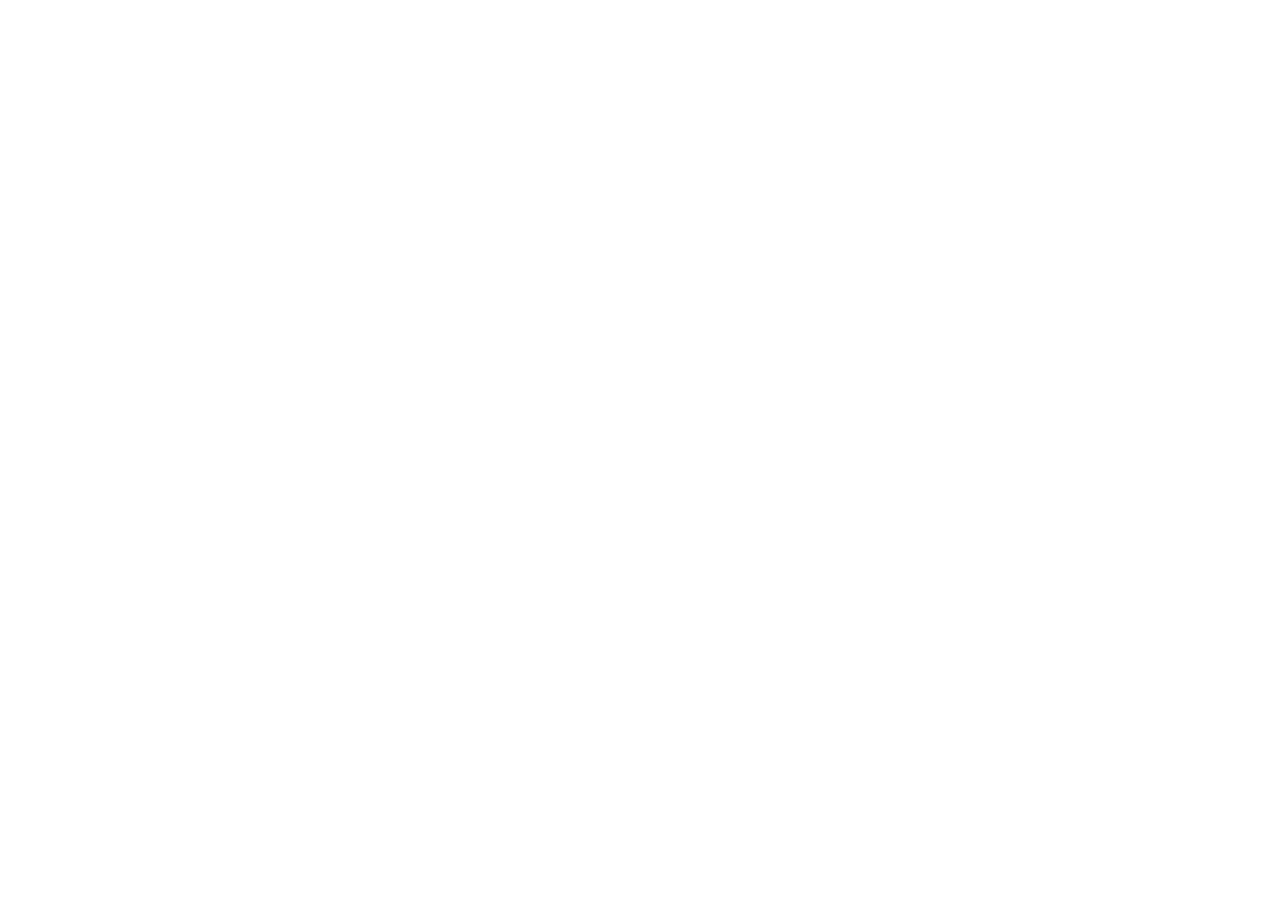
==== commit c3d11c98: "after tutorial and shit" ====
--- a/public/beckfriends/index.html
+++ b/public/beckfriends/index.html
@@ -1,2532 +1,28 @@
 <!doctype html>
-<!--[if gt IE 8]><!--> <html class="no-js" lang=""> <!--<![endif]-->
+<html lang="en">
 <head>
-   <meta charset="utf-8">
-    <!--<meta http-equiv="X-UA-Compatible" content="IE=edge,chrome=1">-->
-    <meta http-equiv="X-UA-Compatible" content="IE=edge" />
-    <title>BECK Friends | Send anything anywhere. Earn as you travel.</title>
-    <meta name="description" content="A global peer-to-peer network for sending or delivering anything anywhere economically with an opportunity to earn as you travel">
-    <meta name="keywords" content="sharing economy,peer to peer,earn while you travel,deliver,friends,cheap international courier,send,international shipping">
-    <meta name="author" content="Beck Technology Ventures Private Ltd."/>
-    <meta property="og:title" content="BECK Friends">
+  <meta charset="utf-8">
+	<title>BECK Friends | Send anything anywhere. Earn as you travel.</title>
+    <meta property="og:title" content="BECK Instant Delivery">
     <meta property="og:type" content="website">
     <meta property="og:url" content="http://www.beckfriends.com/">
-    <meta name="viewport" content="width=device-width, initial-scale=1">
-    <link rel="apple-touch-icon" href="apple-touch-icon.png">
-    <link rel="stylesheet" href="css/normalize.min.css">
-    <link rel="stylesheet" href="css/bootstrap.min.css">
-    <link rel="stylesheet" href="css/jquery.fancybox.css">
-    <link rel="stylesheet" href="css/flexslider.css">
-    <link rel="stylesheet" href="css/styles.css"> 
-    <link rel="stylesheet" href="css/style.css"> 
-    <link rel="stylesheet" href="css/queries.css">
-    <link rel="stylesheet" href="css/etline-font.css">
-    <link rel="stylesheet" href="bower_components/animate.css/animate.min.css">
-    <link rel="stylesheet" href="css/font-awesome.min.css">
-    <script src="modernizr.js"></script> 
-	<script src="jquery.min.js"></script>
-	<script src="js/jquery.plainoverlay.min.js"></script>
-    <script src="js/vendor/m